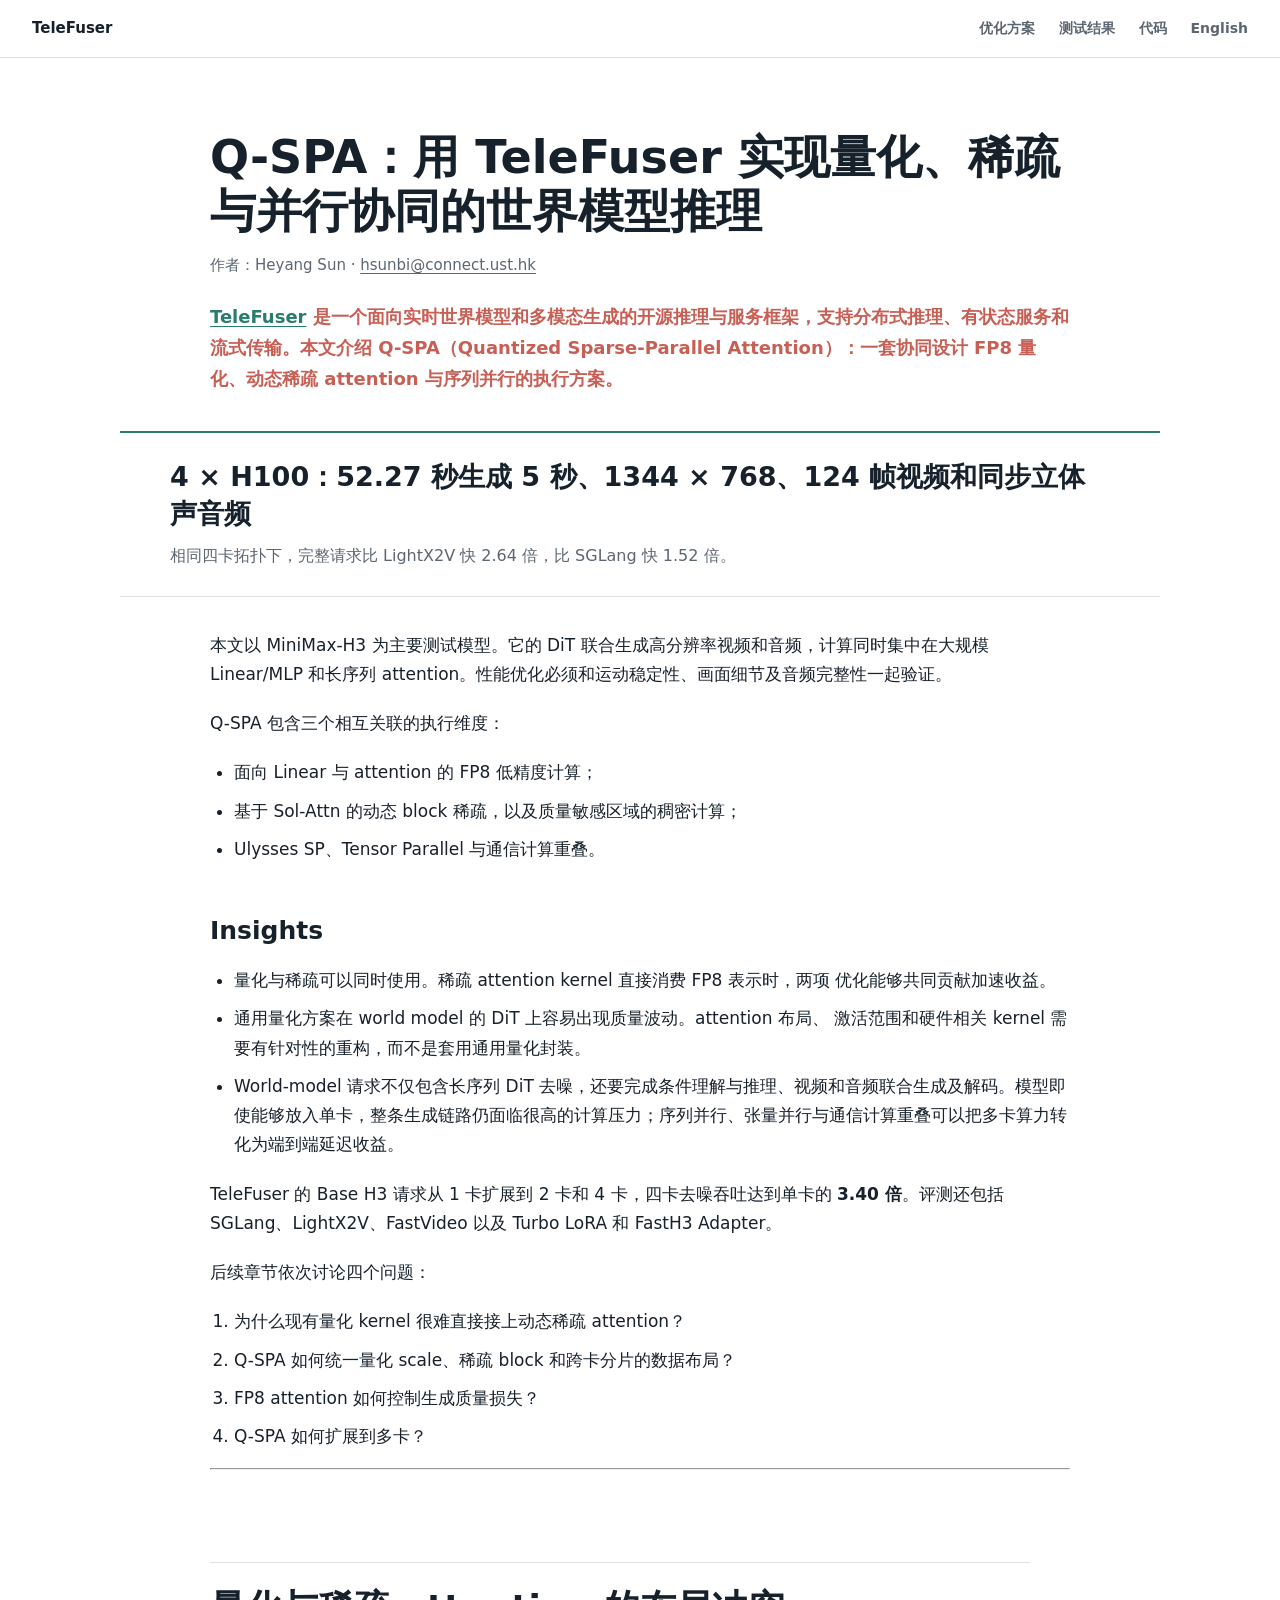
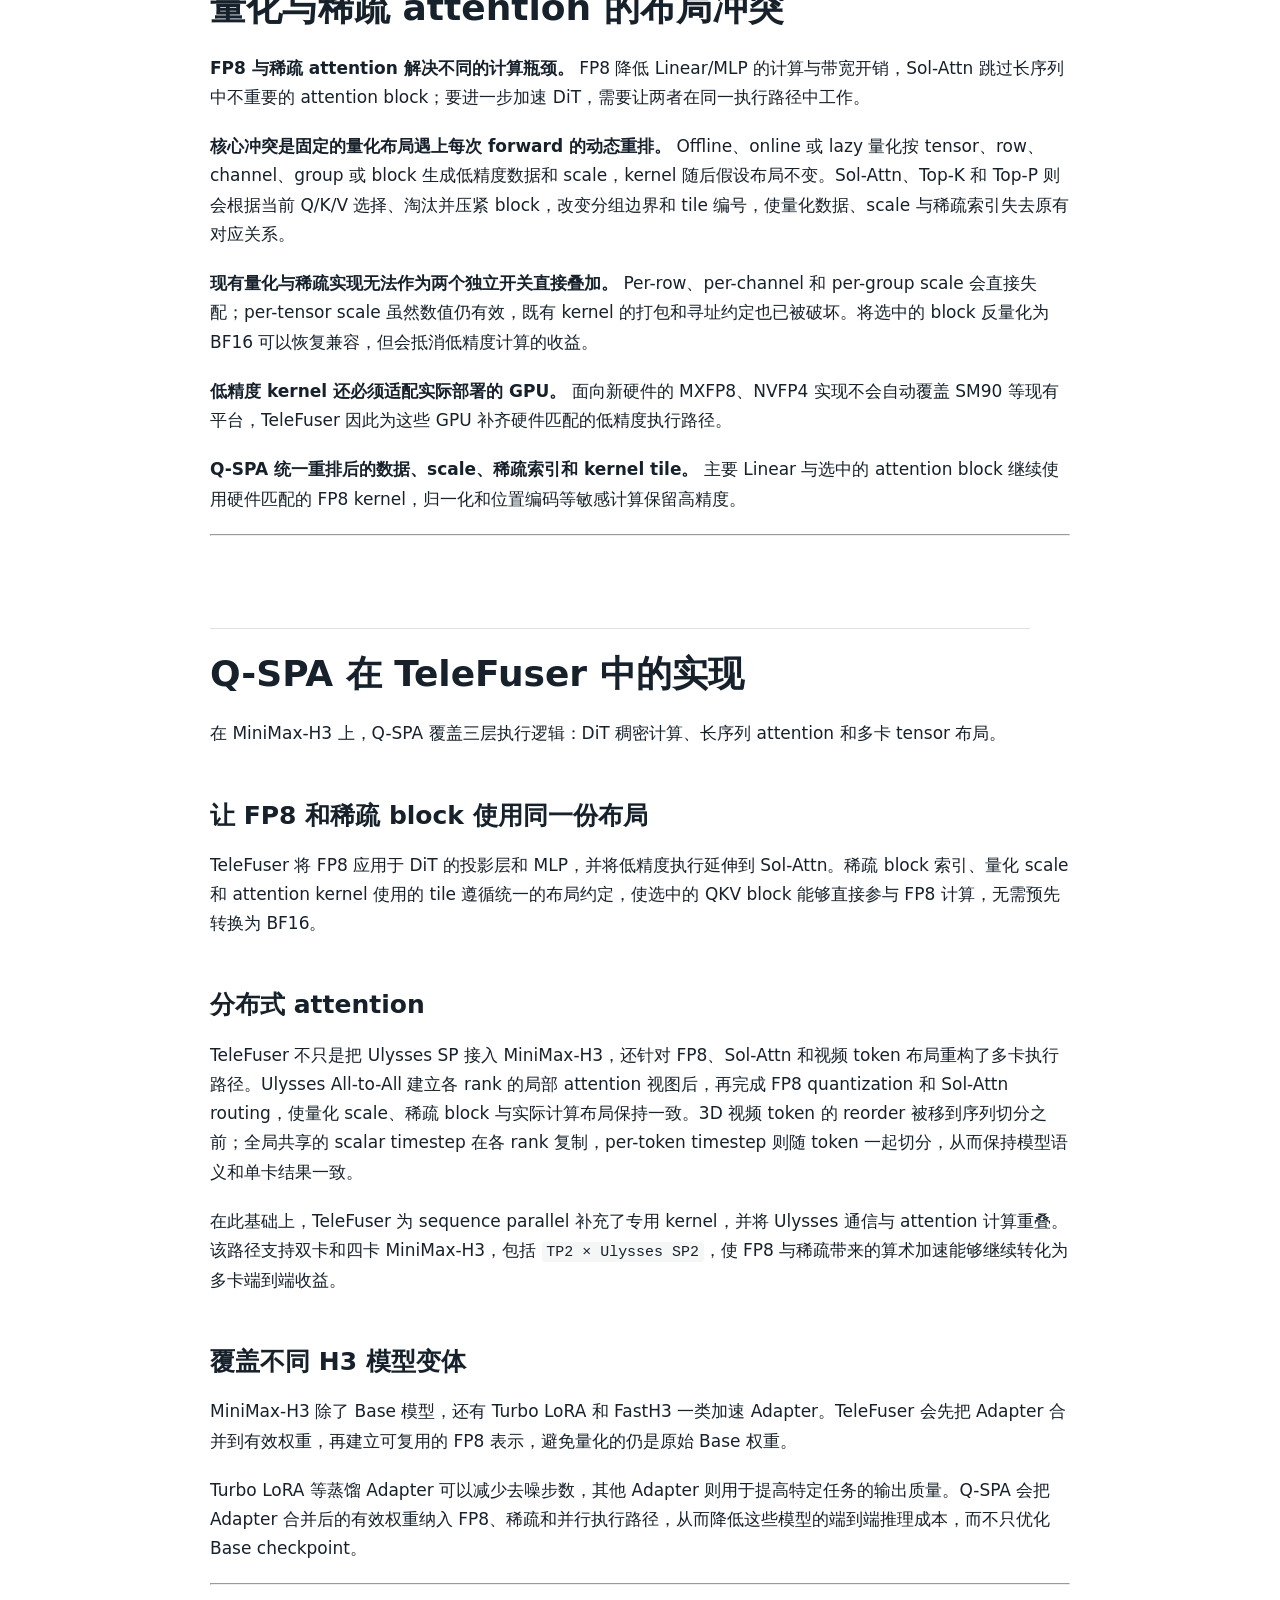
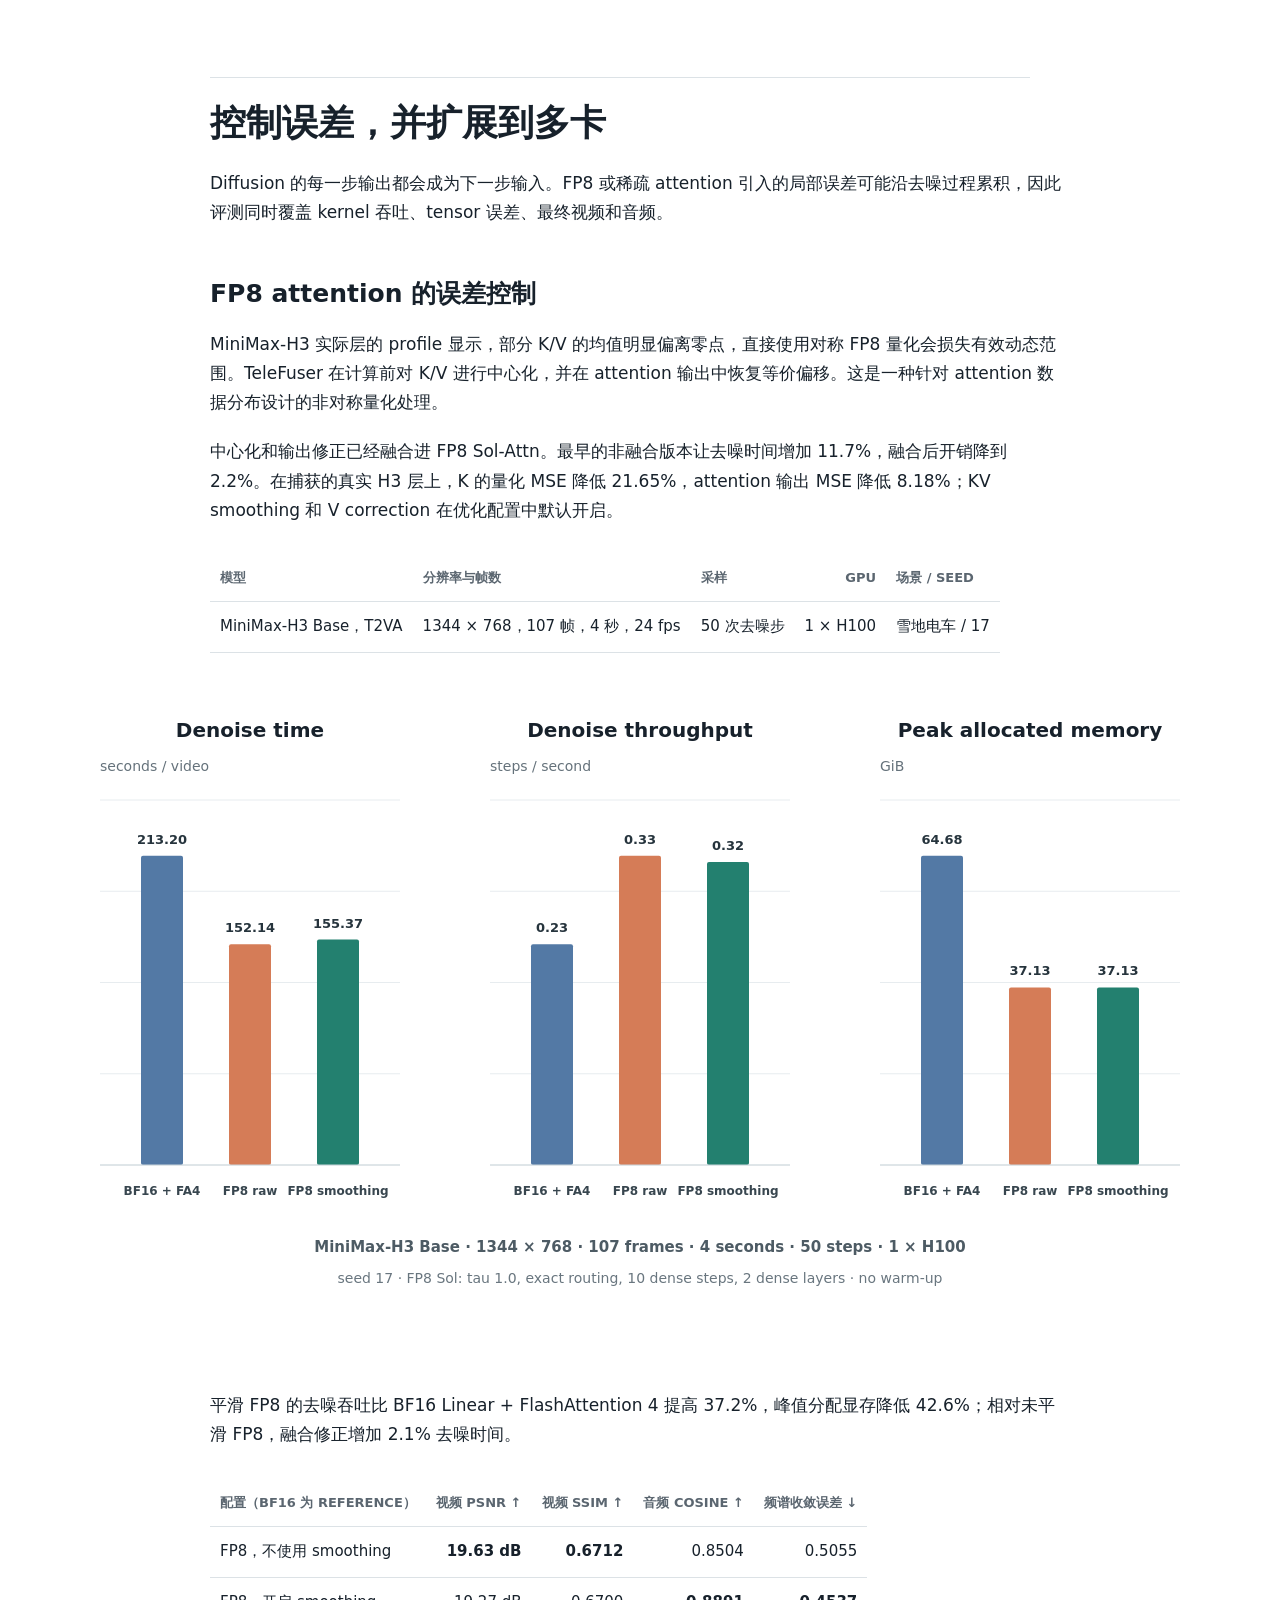
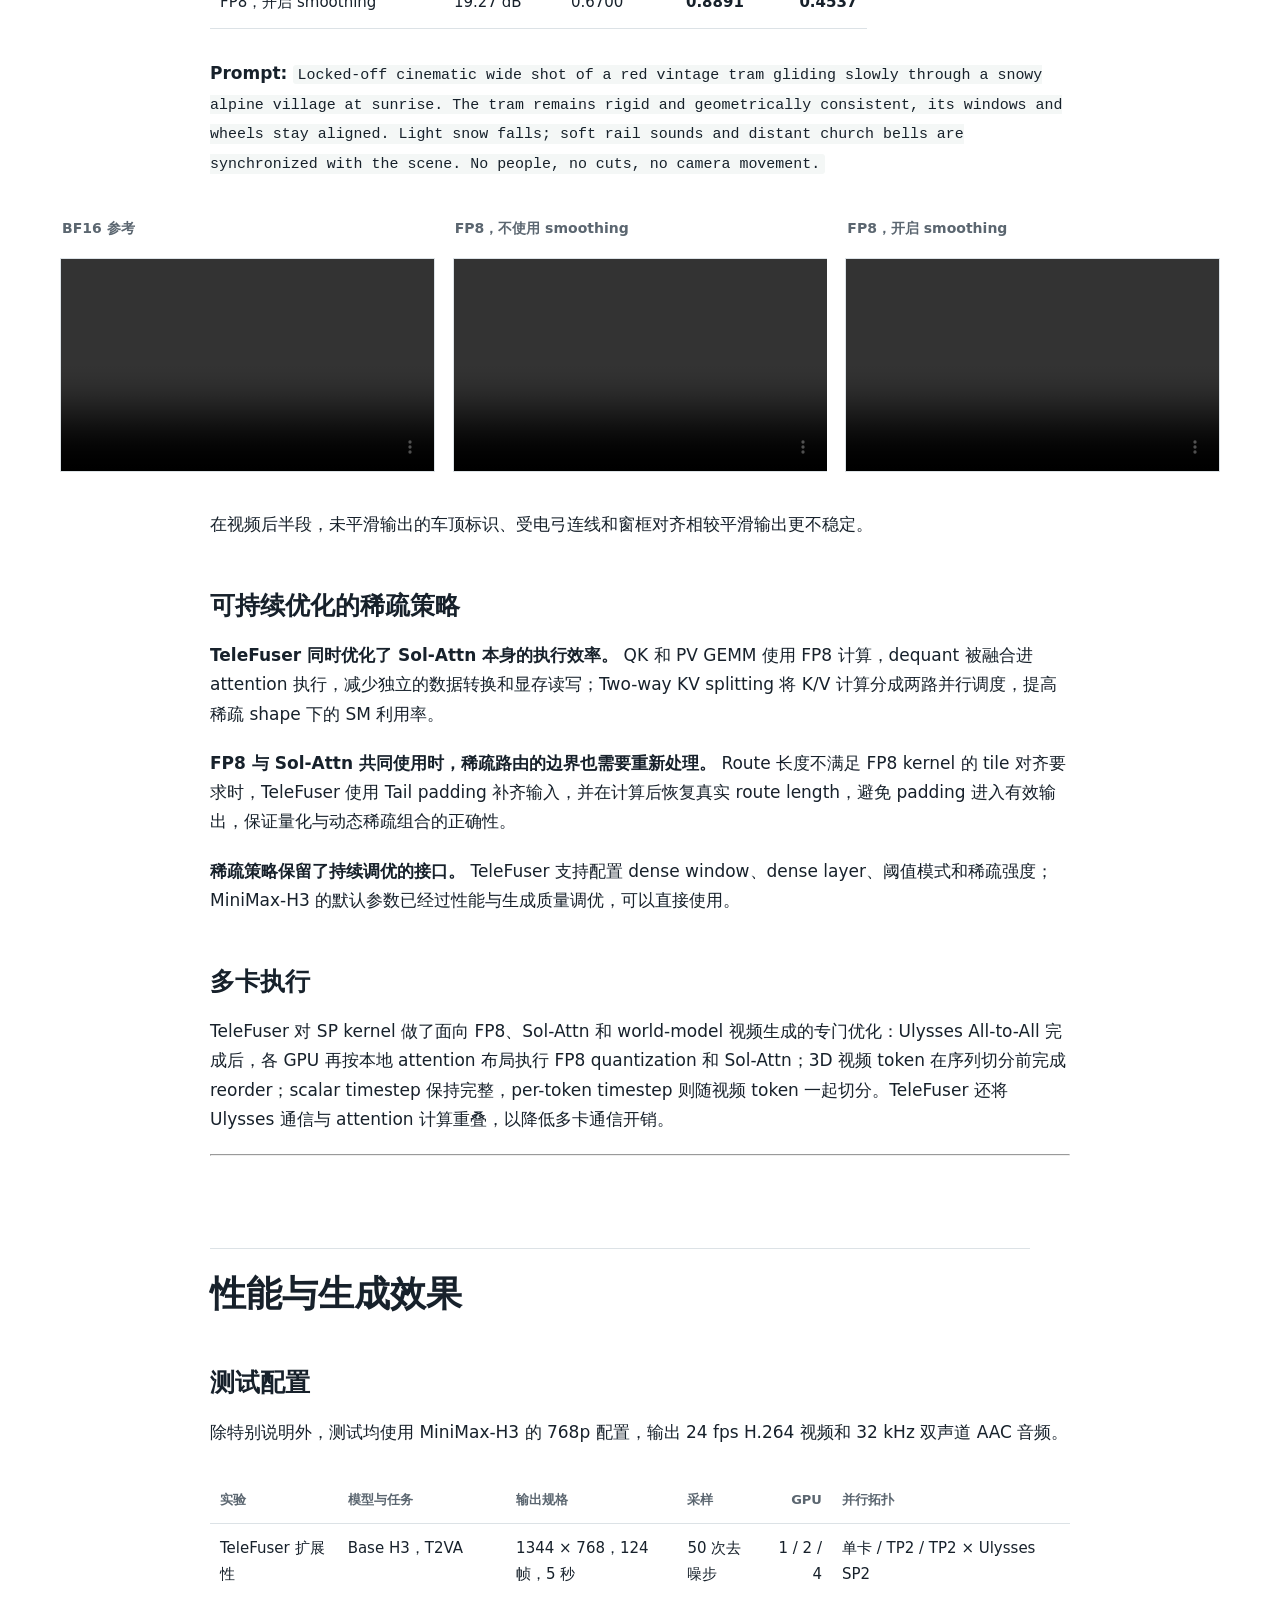
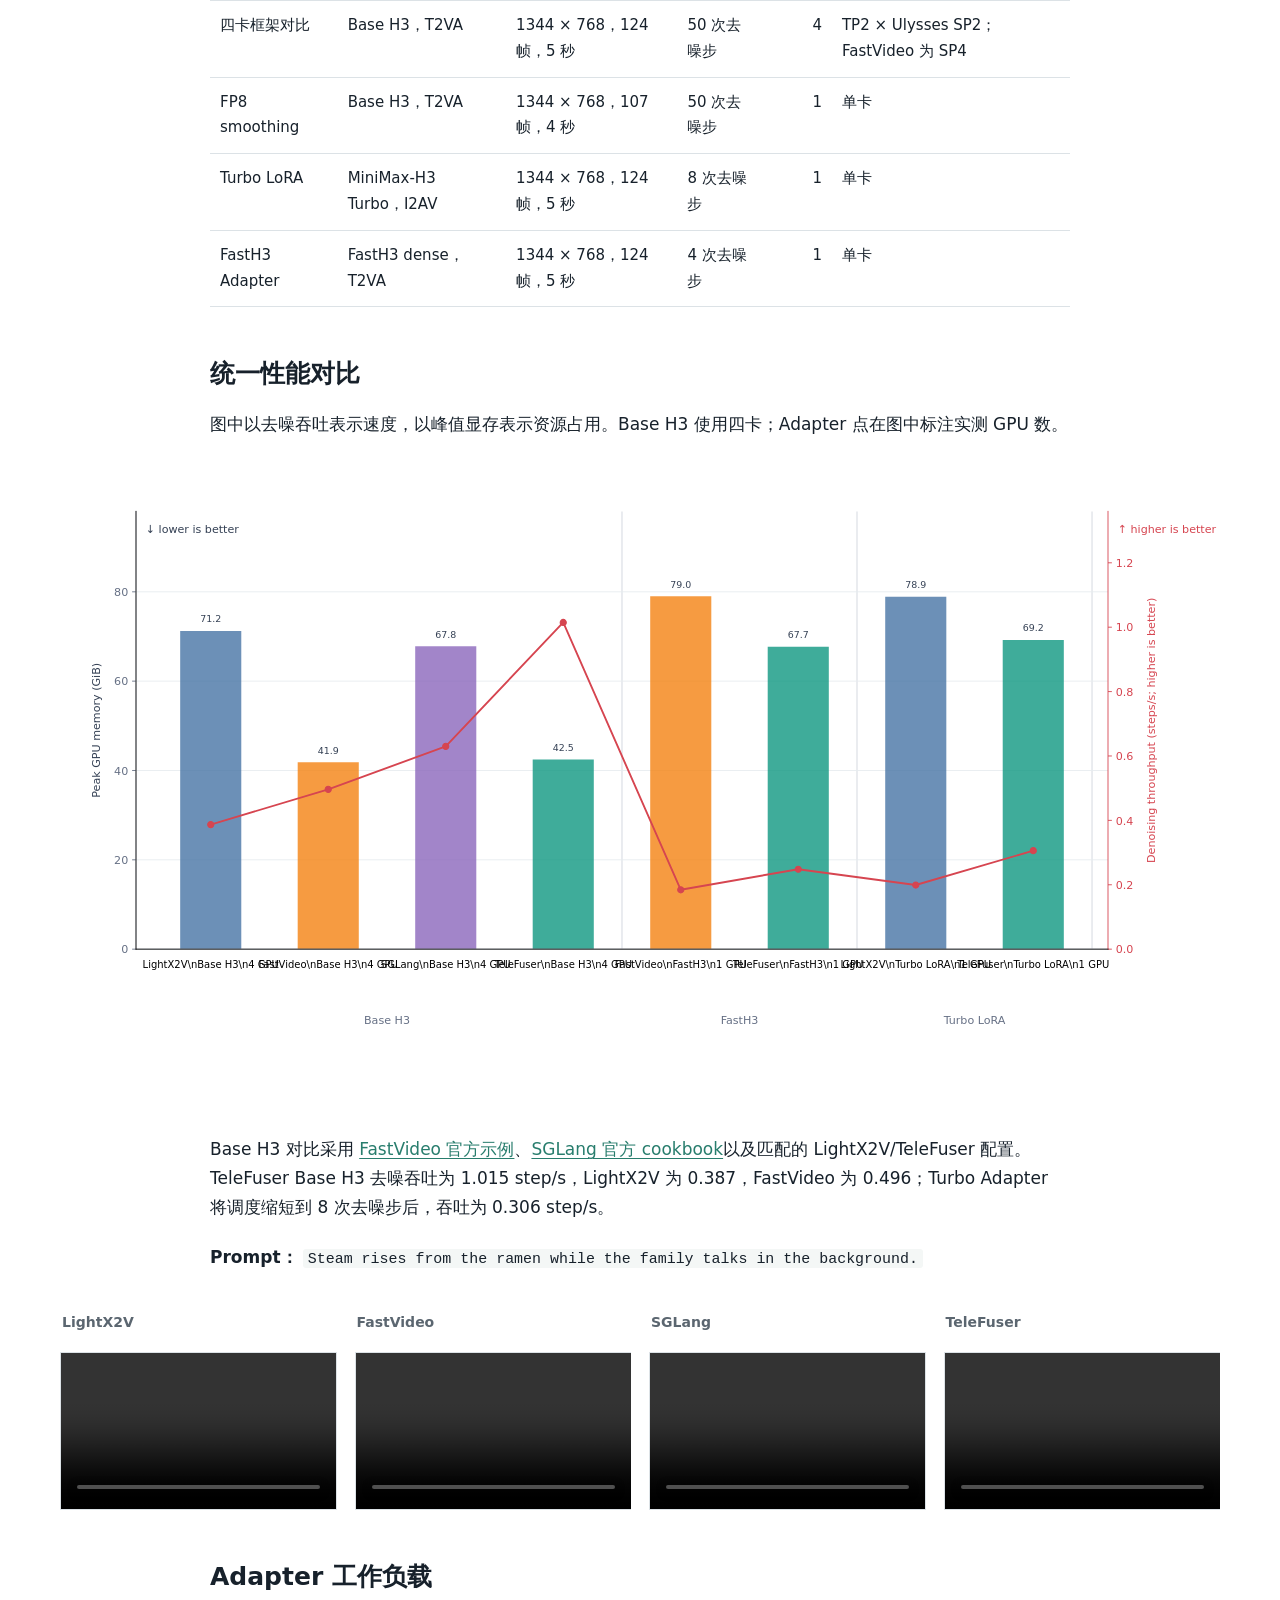
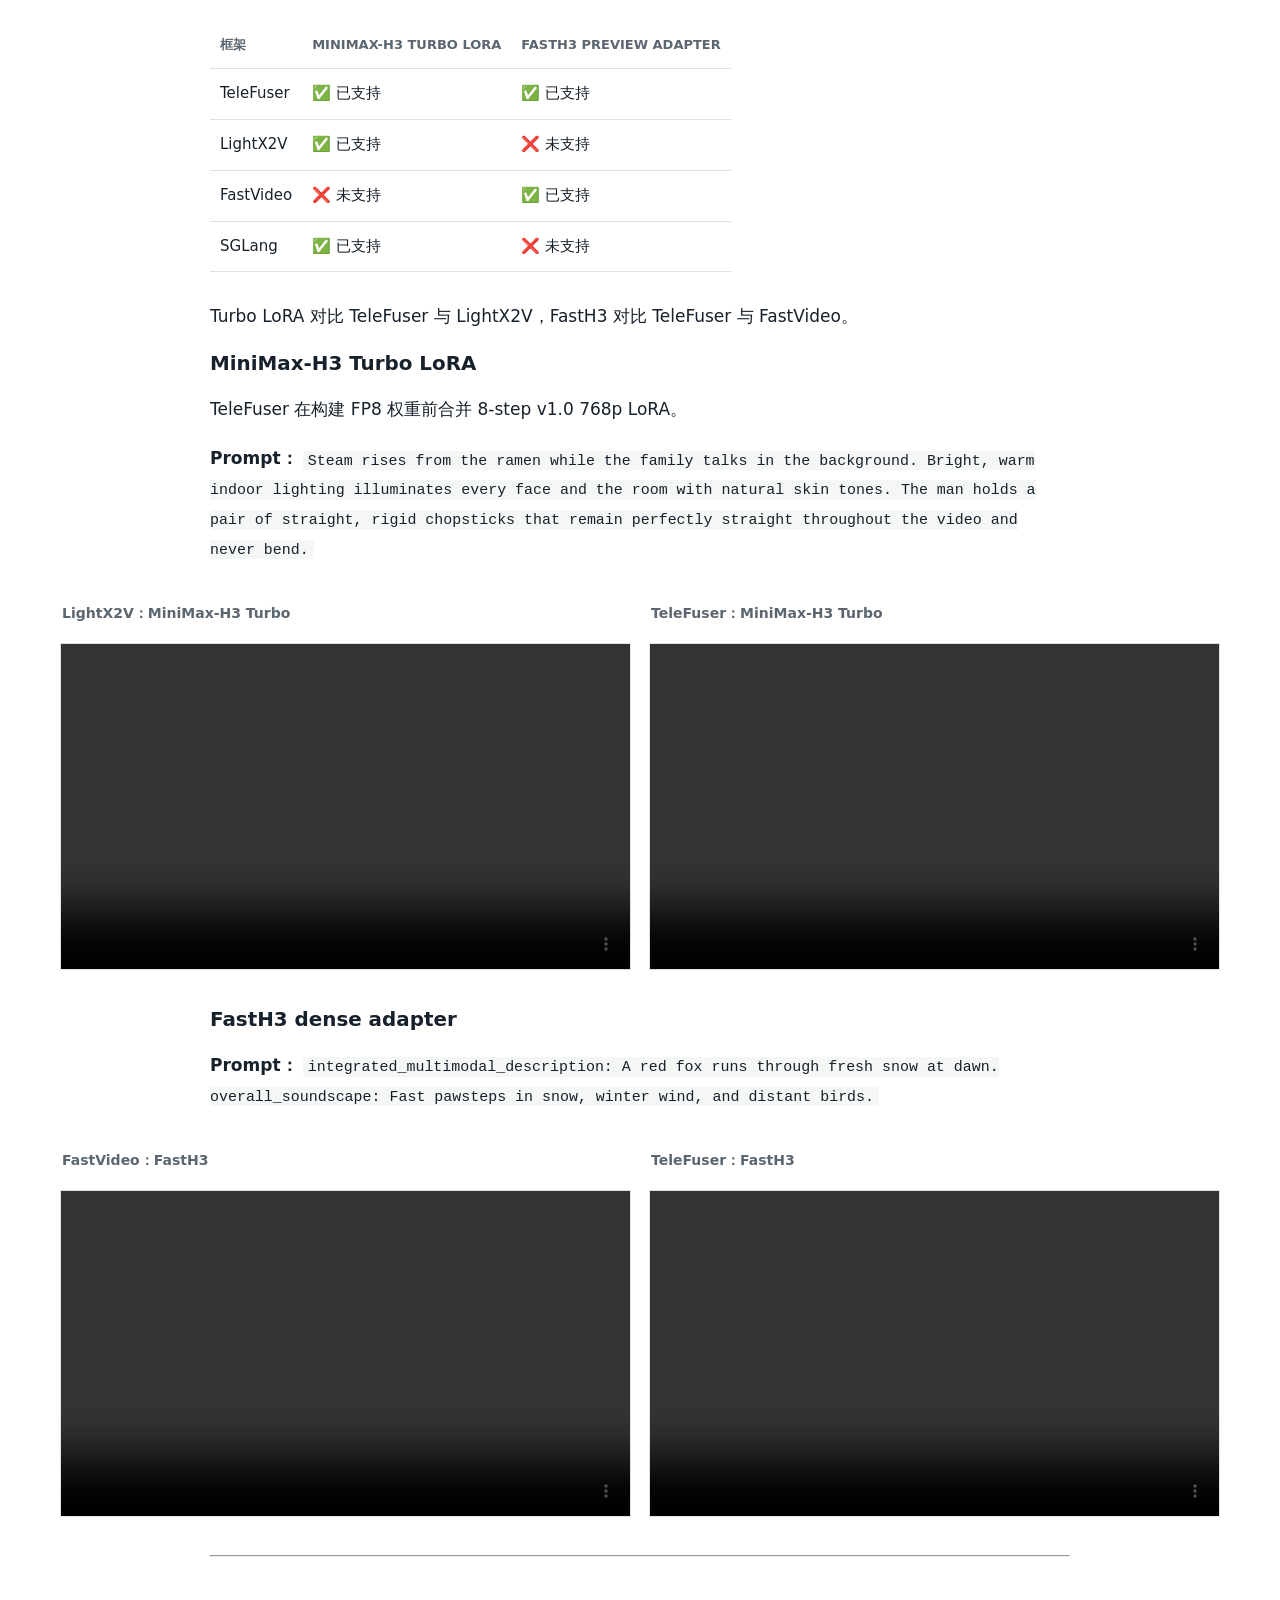
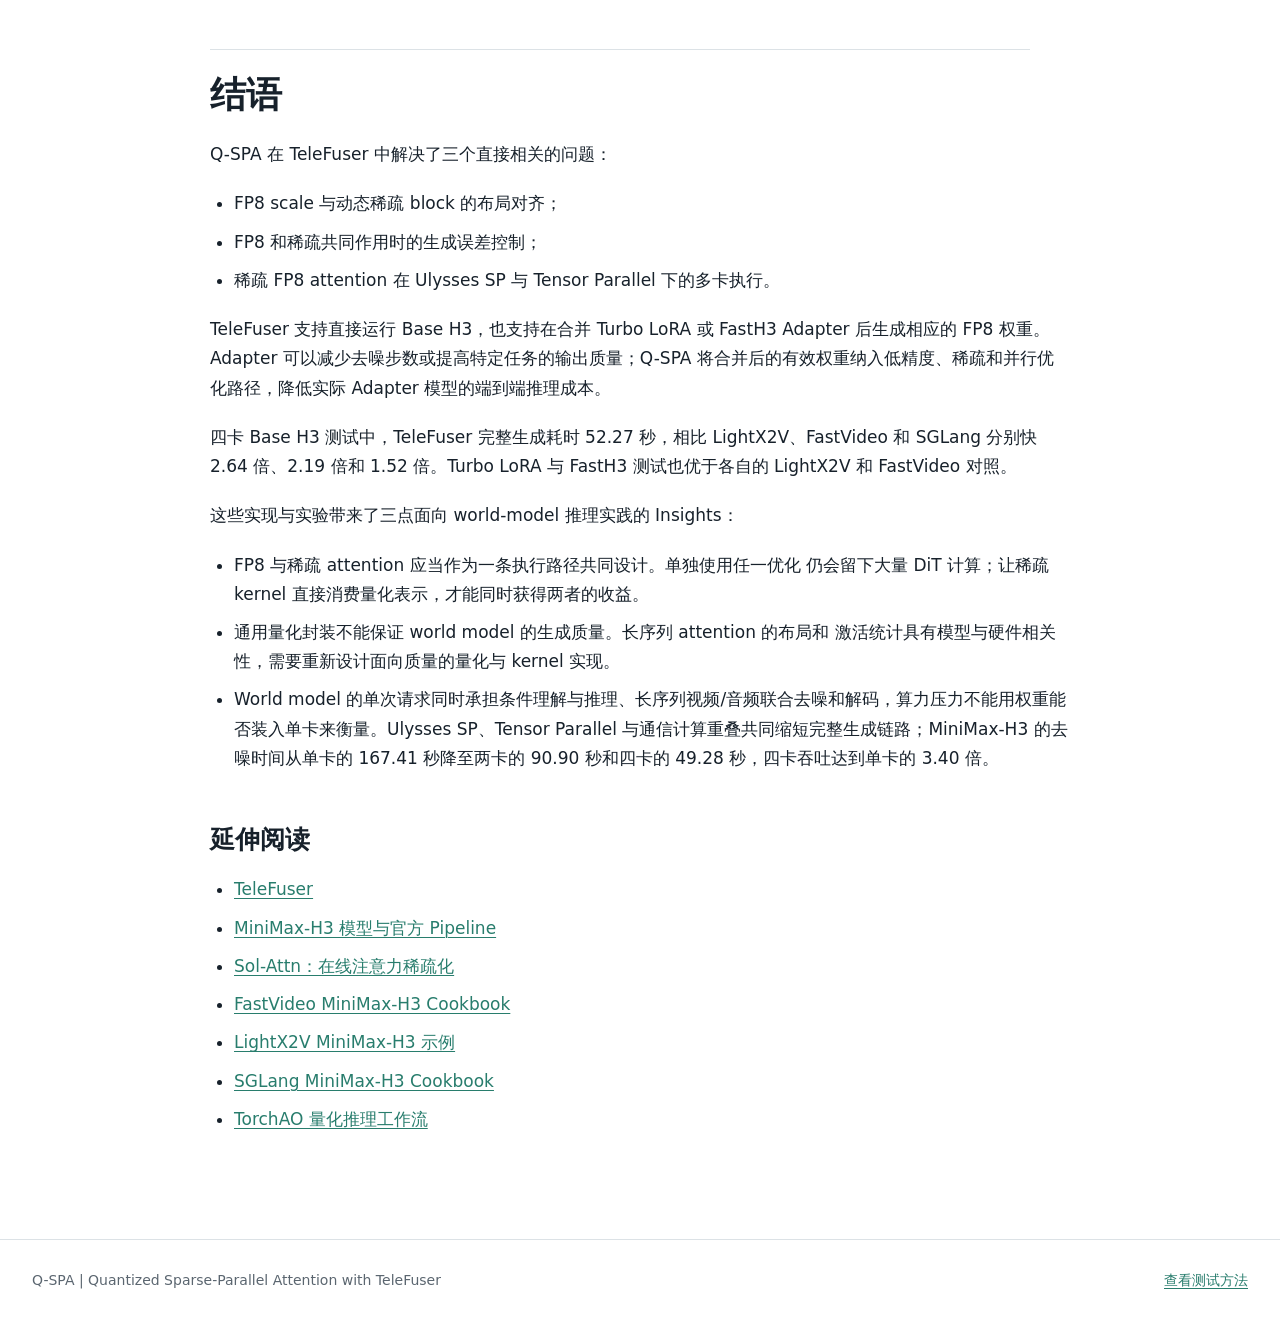
==== site/index.zh.html @ 4dc83c19 "Polish benchmark terminology and chart ordering" ====
<!doctype html>
<html lang="zh-CN">
<head>
  <meta charset="utf-8">
  <meta name="viewport" content="width=device-width, initial-scale=1">
  <meta name="description" content="Q-SPA 在 TeleFuser 中协同设计面向世界模型的 FP8、动态块稀疏与分布式 attention。">
  <meta name="author" content="Heyang Sun">
  <title>Q-SPA：用 TeleFuser 实现量化、稀疏与并行协同的世界模型推理</title>
  <link rel="stylesheet" href="styles.css">
</head>
<body>
  <header class="topbar">
    <a class="brand" href="../README.md">TeleFuser</a>
    <nav aria-label="Article links">
      <a href="#q-spa-system">优化方案</a>
      <a href="#results">测试结果</a>
      <a href="https://github.com/Tele-AI/TeleFuser">代码</a>
      <a href="index.html">English</a>
    </nav>
  </header>
  <main>
    <article><h1 id="q-spa-telefuser">Q-SPA：用 TeleFuser 实现量化、稀疏与并行协同的世界模型推理</h1>
<div class="byline">作者：Heyang Sun · <a href="mailto:hsunbi@connect.ust.hk">hsunbi@connect.ust.hk</a></div>

<p><a href="https://github.com/Tele-AI/TeleFuser">TeleFuser</a> 是一个面向实时世界模型和多模态生成的开源推理与服务框架，支持分布式推理、有状态服务和流式传输。本文介绍 Q-SPA（Quantized Sparse-Parallel Attention）：一套协同设计 FP8 量化、动态稀疏 attention 与序列并行的执行方案。</p>
<div class="hero-result">
  <strong>4 × H100：52.27 秒生成 5 秒、1344 × 768、124 帧视频和同步立体声音频</strong>
  <span>相同四卡拓扑下，完整请求比 LightX2V 快 2.64 倍，比 SGLang 快 1.52 倍。</span>
</div>

<p>本文以 MiniMax-H3 为主要测试模型。它的 DiT 联合生成高分辨率视频和音频，计算同时集中在大规模 Linear/MLP 和长序列 attention。性能优化必须和运动稳定性、画面细节及音频完整性一起验证。</p>
<p>Q-SPA 包含三个相互关联的执行维度：</p>
<ul>
<li>面向 Linear 与 attention 的 FP8 低精度计算；</li>
<li>基于 Sol-Attn 的动态 block 稀疏，以及质量敏感区域的稠密计算；</li>
<li>Ulysses SP、Tensor Parallel 与通信计算重叠。</li>
</ul>
<h2 id="insights">Insights</h2>
<ul>
<li>量化与稀疏可以同时使用。稀疏 attention kernel 直接消费 FP8 表示时，两项
  优化能够共同贡献加速收益。</li>
<li>通用量化方案在 world model 的 DiT 上容易出现质量波动。attention 布局、
  激活范围和硬件相关 kernel 需要有针对性的重构，而不是套用通用量化封装。</li>
<li>World-model 请求不仅包含长序列 DiT 去噪，还要完成条件理解与推理、视频和音频联合生成及解码。模型即使能够放入单卡，整条生成链路仍面临很高的计算压力；序列并行、张量并行与通信计算重叠可以把多卡算力转化为端到端延迟收益。</li>
</ul>
<p>TeleFuser 的 Base H3 请求从 1 卡扩展到 2 卡和 4 卡，四卡去噪吞吐达到单卡的 <strong>3.40 倍</strong>。评测还包括 SGLang、LightX2V、FastVideo 以及 Turbo LoRA 和 FastH3 Adapter。</p>
<p>后续章节依次讨论四个问题：</p>
<ol>
<li>为什么现有量化 kernel 很难直接接上动态稀疏 attention？</li>
<li>Q-SPA 如何统一量化 scale、稀疏 block 和跨卡分片的数据布局？</li>
<li>FP8 attention 如何控制生成质量损失？</li>
<li>Q-SPA 如何扩展到多卡？</li>
</ol>
<hr>
<h1 id="attention">量化与稀疏 attention 的布局冲突</h1>
<p><strong>FP8 与稀疏 attention 解决不同的计算瓶颈。</strong> FP8 降低 Linear/MLP 的计算与带宽开销，Sol-Attn 跳过长序列中不重要的 attention block；要进一步加速 DiT，需要让两者在同一执行路径中工作。</p>
<p><strong>核心冲突是固定的量化布局遇上每次 forward 的动态重排。</strong> Offline、online 或 lazy 量化按 tensor、row、channel、group 或 block 生成低精度数据和 scale，kernel 随后假设布局不变。Sol-Attn、Top-K 和 Top-P 则会根据当前 Q/K/V 选择、淘汰并压紧 block，改变分组边界和 tile 编号，使量化数据、scale 与稀疏索引失去原有对应关系。</p>
<p><strong>现有量化与稀疏实现无法作为两个独立开关直接叠加。</strong> Per-row、per-channel 和 per-group scale 会直接失配；per-tensor scale 虽然数值仍有效，既有 kernel 的打包和寻址约定也已被破坏。将选中的 block 反量化为 BF16 可以恢复兼容，但会抵消低精度计算的收益。</p>
<p><strong>低精度 kernel 还必须适配实际部署的 GPU。</strong> 面向新硬件的 MXFP8、NVFP4 实现不会自动覆盖 SM90 等现有平台，TeleFuser 因此为这些 GPU 补齐硬件匹配的低精度执行路径。</p>
<p><strong>Q-SPA 统一重排后的数据、scale、稀疏索引和 kernel tile。</strong> 主要 Linear 与选中的 attention block 继续使用硬件匹配的 FP8 kernel，归一化和位置编码等敏感计算保留高精度。</p>
<hr>
<h1 id="q-spa-system">Q-SPA 在 TeleFuser 中的实现</h1>
<p>在 MiniMax-H3 上，Q-SPA 覆盖三层执行逻辑：DiT 稠密计算、长序列 attention 和多卡 tensor 布局。</p>
<h2 id="fp8-block">让 FP8 和稀疏 block 使用同一份布局</h2>
<p>TeleFuser 将 FP8 应用于 DiT 的投影层和 MLP，并将低精度执行延伸到 Sol-Attn。稀疏 block 索引、量化 scale 和 attention kernel 使用的 tile 遵循统一的布局约定，使选中的 QKV block 能够直接参与 FP8 计算，无需预先转换为 BF16。</p>
<h2 id="attention_1">分布式 attention</h2>
<p>TeleFuser 不只是把 Ulysses SP 接入 MiniMax-H3，还针对 FP8、Sol-Attn 和视频 token 布局重构了多卡执行路径。Ulysses All-to-All 建立各 rank 的局部 attention 视图后，再完成 FP8 quantization 和 Sol-Attn routing，使量化 scale、稀疏 block 与实际计算布局保持一致。3D 视频 token 的 reorder 被移到序列切分之前；全局共享的 scalar timestep 在各 rank 复制，per-token timestep 则随 token 一起切分，从而保持模型语义和单卡结果一致。</p>
<p>在此基础上，TeleFuser 为 sequence parallel 补充了专用 kernel，并将 Ulysses 通信与 attention 计算重叠。该路径支持双卡和四卡 MiniMax-H3，包括 <code>TP2 × Ulysses SP2</code>，使 FP8 与稀疏带来的算术加速能够继续转化为多卡端到端收益。</p>
<h2 id="h3">覆盖不同 H3 模型变体</h2>
<p>MiniMax-H3 除了 Base 模型，还有 Turbo LoRA 和 FastH3 一类加速 Adapter。TeleFuser 会先把 Adapter 合并到有效权重，再建立可复用的 FP8 表示，避免量化的仍是原始 Base 权重。</p>
<p>Turbo LoRA 等蒸馏 Adapter 可以减少去噪步数，其他 Adapter 则用于提高特定任务的输出质量。Q-SPA 会把 Adapter 合并后的有效权重纳入 FP8、稀疏和并行执行路径，从而降低这些模型的端到端推理成本，而不只优化 Base checkpoint。</p>
<hr>
<h1 id="_1">控制误差，并扩展到多卡</h1>
<p>Diffusion 的每一步输出都会成为下一步输入。FP8 或稀疏 attention 引入的局部误差可能沿去噪过程累积，因此评测同时覆盖 kernel 吞吐、tensor 误差、最终视频和音频。</p>
<h2 id="fp8-attention">FP8 attention 的误差控制</h2>
<p>MiniMax-H3 实际层的 profile 显示，部分 K/V 的均值明显偏离零点，直接使用对称 FP8 量化会损失有效动态范围。TeleFuser 在计算前对 K/V 进行中心化，并在 attention 输出中恢复等价偏移。这是一种针对 attention 数据分布设计的非对称量化处理。</p>
<p>中心化和输出修正已经融合进 FP8 Sol-Attn。最早的非融合版本让去噪时间增加 11.7%，融合后开销降到 2.2%。在捕获的真实 H3 层上，K 的量化 MSE 降低 21.65%，attention 输出 MSE 降低 8.18%；KV smoothing 和 V correction 在优化配置中默认开启。</p>
<table>
<thead>
<tr>
<th>模型</th>
<th>分辨率与帧数</th>
<th>采样</th>
<th style="text-align: right;">GPU</th>
<th>场景 / seed</th>
</tr>
</thead>
<tbody>
<tr>
<td>MiniMax-H3 Base，T2VA</td>
<td>1344 × 768，107 帧，4 秒，24 fps</td>
<td>50 次去噪步</td>
<td style="text-align: right;">1 × H100</td>
<td>雪地电车 / 17</td>
</tr>
</tbody>
</table>
<p><img alt="MiniMax-H3 FP8 smoothing 单卡性能" src="../sections/03-quality-and-scale/assets/smoothing-performance.svg"></p>
<p>平滑 FP8 的去噪吞吐比 BF16 Linear + FlashAttention 4 提高 37.2%，峰值分配显存降低 42.6%；相对未平滑 FP8，融合修正增加 2.1% 去噪时间。</p>
<table>
<thead>
<tr>
<th>配置（BF16 为 reference）</th>
<th style="text-align: right;">视频 PSNR ↑</th>
<th style="text-align: right;">视频 SSIM ↑</th>
<th style="text-align: right;">音频 cosine ↑</th>
<th style="text-align: right;">频谱收敛误差 ↓</th>
</tr>
</thead>
<tbody>
<tr>
<td>FP8，不使用 smoothing</td>
<td style="text-align: right;"><strong>19.63 dB</strong></td>
<td style="text-align: right;"><strong>0.6712</strong></td>
<td style="text-align: right;">0.8504</td>
<td style="text-align: right;">0.5055</td>
</tr>
<tr>
<td>FP8，开启 smoothing</td>
<td style="text-align: right;">19.27 dB</td>
<td style="text-align: right;">0.6700</td>
<td style="text-align: right;"><strong>0.8891</strong></td>
<td style="text-align: right;"><strong>0.4537</strong></td>
</tr>
</tbody>
</table>
<p><strong>Prompt:</strong> <code>Locked-off cinematic wide shot of a red vintage tram gliding slowly through a snowy alpine village at sunrise. The tram remains rigid and geometrically consistent, its windows and wheels stay aligned. Light snow falls; soft rail sounds and distant church bells are synchronized with the scene. No people, no cuts, no camera movement.</code></p>
<div class="video-grid video-grid-three" data-sync-group="smoothing">
  <figure>
    <figcaption>BF16 参考</figcaption>
    <video controls playsinline preload="metadata" src="../sections/03-quality-and-scale/assets/bf16-fa4.mp4" data-result-slot="bf16-quality"></video>
  </figure>
  <figure>
    <figcaption>FP8，不使用 smoothing</figcaption>
    <video controls playsinline preload="metadata" src="../sections/03-quality-and-scale/assets/fp8-sol-unsmoothed.mp4" data-result-slot="fp8-unsmoothed"></video>
  </figure>
  <figure>
    <figcaption>FP8，开启 smoothing</figcaption>
    <video controls playsinline preload="metadata" src="../sections/03-quality-and-scale/assets/fp8-sol-smoothed.mp4" data-result-slot="fp8-smoothed"></video>
  </figure>
</div>

<p>在视频后半段，未平滑输出的车顶标识、受电弓连线和窗框对齐相较平滑输出更不稳定。</p>
<h2 id="_2">可持续优化的稀疏策略</h2>
<p><strong>TeleFuser 同时优化了 Sol-Attn 本身的执行效率。</strong> QK 和 PV GEMM 使用 FP8 计算，dequant 被融合进 attention 执行，减少独立的数据转换和显存读写；Two-way KV splitting 将 K/V 计算分成两路并行调度，提高稀疏 shape 下的 SM 利用率。</p>
<p><strong>FP8 与 Sol-Attn 共同使用时，稀疏路由的边界也需要重新处理。</strong> Route 长度不满足 FP8 kernel 的 tile 对齐要求时，TeleFuser 使用 Tail padding 补齐输入，并在计算后恢复真实 route length，避免 padding 进入有效输出，保证量化与动态稀疏组合的正确性。</p>
<p><strong>稀疏策略保留了持续调优的接口。</strong> TeleFuser 支持配置 dense window、dense layer、阈值模式和稀疏强度；MiniMax-H3 的默认参数已经过性能与生成质量调优，可以直接使用。</p>
<h2 id="_3">多卡执行</h2>
<p>TeleFuser 对 SP kernel 做了面向 FP8、Sol-Attn 和 world-model 视频生成的专门优化：Ulysses All-to-All 完成后，各 GPU 再按本地 attention 布局执行 FP8 quantization 和 Sol-Attn；3D 视频 token 在序列切分前完成 reorder；scalar timestep 保持完整，per-token timestep 则随视频 token 一起切分。TeleFuser 还将 Ulysses 通信与 attention 计算重叠，以降低多卡通信开销。</p>
<hr>
<h1 id="results">性能与生成效果</h1>
<h2 id="_4">测试配置</h2>
<p>除特别说明外，测试均使用 MiniMax-H3 的 768p 配置，输出 24 fps H.264 视频和 32 kHz 双声道 AAC 音频。</p>
<table>
<thead>
<tr>
<th>实验</th>
<th>模型与任务</th>
<th>输出规格</th>
<th>采样</th>
<th style="text-align: right;">GPU</th>
<th>并行拓扑</th>
</tr>
</thead>
<tbody>
<tr>
<td>TeleFuser 扩展性</td>
<td>Base H3，T2VA</td>
<td>1344 × 768，124 帧，5 秒</td>
<td>50 次去噪步</td>
<td style="text-align: right;">1 / 2 / 4</td>
<td>单卡 / TP2 / TP2 × Ulysses SP2</td>
</tr>
<tr>
<td>四卡框架对比</td>
<td>Base H3，T2VA</td>
<td>1344 × 768，124 帧，5 秒</td>
<td>50 次去噪步</td>
<td style="text-align: right;">4</td>
<td>TP2 × Ulysses SP2；FastVideo 为 SP4</td>
</tr>
<tr>
<td>FP8 smoothing</td>
<td>Base H3，T2VA</td>
<td>1344 × 768，107 帧，4 秒</td>
<td>50 次去噪步</td>
<td style="text-align: right;">1</td>
<td>单卡</td>
</tr>
<tr>
<td>Turbo LoRA</td>
<td>MiniMax-H3 Turbo，I2AV</td>
<td>1344 × 768，124 帧，5 秒</td>
<td>8 次去噪步</td>
<td style="text-align: right;">1</td>
<td>单卡</td>
</tr>
<tr>
<td>FastH3 Adapter</td>
<td>FastH3 dense，T2VA</td>
<td>1344 × 768，124 帧，5 秒</td>
<td>4 次去噪步</td>
<td style="text-align: right;">1</td>
<td>单卡</td>
</tr>
</tbody>
</table>
<h2 id="_5">统一性能对比</h2>
<p>图中以去噪吞吐表示速度，以峰值显存表示资源占用。Base H3 使用四卡；Adapter 点在图中标注实测 GPU 数。</p>
<p><img alt="MiniMax-H3 Base 与 Adapter 性能对比" src="../sections/04-evaluation/assets/all-workloads-performance.svg"></p>
<p>Base H3 对比采用 <a href="https://github.com/hao-ai-lab/FastVideo/blob/main/examples/inference/basic/basic_minimax_h3_t2v.py">FastVideo 官方示例</a>、<a href="https://github.com/sgl-project/sglang/blob/main/docs/cookbook/diffusion/MiniMax/MiniMax-H3.mdx">SGLang 官方 cookbook</a>以及匹配的 LightX2V/TeleFuser 配置。TeleFuser Base H3 去噪吞吐为 1.015 step/s，LightX2V 为 0.387，FastVideo 为 0.496；Turbo Adapter 将调度缩短到 8 次去噪步后，吞吐为 0.306 step/s。</p>
<p><strong>Prompt：</strong> <code>Steam rises from the ramen while the family talks in the background.</code></p>
<div class="video-grid video-grid-four" data-sync-group="base-h3">
  <figure>
    <figcaption>LightX2V</figcaption>
    <video controls playsinline preload="metadata" src="../sections/04-evaluation/assets/lightx2v-base-h3.mp4" data-result-slot="lightx2v-base-h3"></video>
  </figure>
  <figure>
    <figcaption>FastVideo</figcaption>
    <video controls playsinline preload="metadata" src="../sections/04-evaluation/assets/fastvideo-base-h3.mp4" data-result-slot="fastvideo-base-h3"></video>
  </figure>
  <figure>
    <figcaption>SGLang</figcaption>
    <video controls playsinline preload="metadata" src="../sections/04-evaluation/assets/sglang-base-h3.mp4" data-result-slot="sglang-base-h3"></video>
  </figure>
  <figure>
    <figcaption>TeleFuser</figcaption>
    <video controls playsinline preload="metadata" src="../sections/04-evaluation/assets/telefuser-base-h3.mp4" data-result-slot="telefuser-base-h3"></video>
  </figure>
</div>

<h2 id="adapter">Adapter 工作负载</h2>
<table>
<thead>
<tr>
<th>框架</th>
<th>MiniMax-H3 Turbo LoRA</th>
<th>FastH3 Preview Adapter</th>
</tr>
</thead>
<tbody>
<tr>
<td>TeleFuser</td>
<td>✅ 已支持</td>
<td>✅ 已支持</td>
</tr>
<tr>
<td>LightX2V</td>
<td>✅ 已支持</td>
<td>❌ 未支持</td>
</tr>
<tr>
<td>FastVideo</td>
<td>❌ 未支持</td>
<td>✅ 已支持</td>
</tr>
<tr>
<td>SGLang</td>
<td>✅ 已支持</td>
<td>❌ 未支持</td>
</tr>
</tbody>
</table>
<p>Turbo LoRA 对比 TeleFuser 与 LightX2V，FastH3 对比 TeleFuser 与 FastVideo。</p>
<h3 id="minimax-h3-turbo-lora">MiniMax-H3 Turbo LoRA</h3>
<p>TeleFuser 在构建 FP8 权重前合并 8-step v1.0 768p LoRA。</p>
<p><strong>Prompt：</strong> <code>Steam rises from the ramen while the family talks in the background. Bright, warm indoor lighting illuminates every face and the room with natural skin tones. The man holds a pair of straight, rigid chopsticks that remain perfectly straight throughout the video and never bend.</code></p>
<div class="video-grid video-grid-two" data-sync-group="turbo">
  <figure>
    <figcaption>LightX2V：MiniMax-H3 Turbo</figcaption>
    <video controls playsinline preload="metadata" src="../sections/04-evaluation/assets/turbo-lightx2v.mp4" data-result-slot="turbo-lightx2v"></video>
  </figure>
  <figure>
    <figcaption>TeleFuser：MiniMax-H3 Turbo</figcaption>
    <video controls playsinline preload="metadata" src="../sections/04-evaluation/assets/turbo-telefuser.mp4" data-result-slot="turbo-telefuser"></video>
  </figure>
</div>

<h3 id="fasth3-dense-adapter">FastH3 dense adapter</h3>
<p><strong>Prompt：</strong> <code>integrated_multimodal_description: A red fox runs through fresh snow at dawn. overall_soundscape: Fast pawsteps in snow, winter wind, and distant birds.</code></p>
<div class="video-grid video-grid-two" data-sync-group="fasth3">
  <figure>
    <figcaption>FastVideo：FastH3</figcaption>
    <video controls playsinline preload="metadata" src="../sections/04-evaluation/assets/fastvideo-primary.mp4" data-result-slot="fastvideo-primary"></video>
  </figure>
  <figure>
    <figcaption>TeleFuser：FastH3</figcaption>
    <video controls playsinline preload="metadata" src="../sections/04-evaluation/assets/telefuser-primary.mp4" data-result-slot="telefuser-primary"></video>
  </figure>
</div>

<hr>
<h1 id="_6">结语</h1>
<p>Q-SPA 在 TeleFuser 中解决了三个直接相关的问题：</p>
<ul>
<li>FP8 scale 与动态稀疏 block 的布局对齐；</li>
<li>FP8 和稀疏共同作用时的生成误差控制；</li>
<li>稀疏 FP8 attention 在 Ulysses SP 与 Tensor Parallel 下的多卡执行。</li>
</ul>
<p>TeleFuser 支持直接运行 Base H3，也支持在合并 Turbo LoRA 或 FastH3 Adapter 后生成相应的 FP8 权重。Adapter 可以减少去噪步数或提高特定任务的输出质量；Q-SPA 将合并后的有效权重纳入低精度、稀疏和并行优化路径，降低实际 Adapter 模型的端到端推理成本。</p>
<p>四卡 Base H3 测试中，TeleFuser 完整生成耗时 52.27 秒，相比 LightX2V、FastVideo 和 SGLang 分别快 2.64 倍、2.19 倍和 1.52 倍。Turbo LoRA 与 FastH3 测试也优于各自的 LightX2V 和 FastVideo 对照。</p>
<p>这些实现与实验带来了三点面向 world-model 推理实践的 Insights：</p>
<ul>
<li>FP8 与稀疏 attention 应当作为一条执行路径共同设计。单独使用任一优化
  仍会留下大量 DiT 计算；让稀疏 kernel 直接消费量化表示，才能同时获得两者的收益。</li>
<li>通用量化封装不能保证 world model 的生成质量。长序列 attention 的布局和
  激活统计具有模型与硬件相关性，需要重新设计面向质量的量化与 kernel 实现。</li>
<li>World model 的单次请求同时承担条件理解与推理、长序列视频/音频联合去噪和解码，算力压力不能用权重能否装入单卡来衡量。Ulysses SP、Tensor Parallel 与通信计算重叠共同缩短完整生成链路；MiniMax-H3 的去噪时间从单卡的 167.41 秒降至两卡的 90.90 秒和四卡的 49.28 秒，四卡吞吐达到单卡的 3.40 倍。</li>
</ul>
<h2 id="_7">延伸阅读</h2>
<ul>
<li><a href="https://github.com/Tele-AI/TeleFuser">TeleFuser</a></li>
<li><a href="https://huggingface.co/MiniMaxAI/MiniMax-H3">MiniMax-H3 模型与官方 Pipeline</a></li>
<li><a href="https://nvlabs.github.io/Sana/Sol-Attn/">Sol-Attn：在线注意力稀疏化</a></li>
<li><a href="https://haoailab.com/FastVideo/cookbook/minimax-h3/">FastVideo MiniMax-H3 Cookbook</a></li>
<li><a href="https://github.com/ModelTC/LightX2V/tree/main/scripts/minimax_h3">LightX2V MiniMax-H3 示例</a></li>
<li><a href="https://github.com/sgl-project/sglang/blob/main/docs/cookbook/diffusion/MiniMax/MiniMax-H3.mdx">SGLang MiniMax-H3 Cookbook</a></li>
<li><a href="https://docs.pytorch.org/ao/stable/workflows/inference.html">TorchAO 量化推理工作流</a></li>
</ul></article>
  </main>
  <footer>
    <span>Q-SPA | Quantized Sparse-Parallel Attention with TeleFuser</span>
    <a href="../experiments/h100-4gpu-e2e/README.md">查看测试方法</a>
  </footer>
  <script src="video-sync.js"></script>
</body>
</html>
---- site/styles.css ----
:root {
  color-scheme: light;
  --ink: #17212b;
  --muted: #5b6670;
  --line: #dce2e6;
  --soft: #f7faf9;
  --teal: #287d6d;
  --coral: #c85f55;
  --gold: #b47d16;
  --code: #f4f7f6;
}

* {
  box-sizing: border-box;
}

html {
  scroll-behavior: smooth;
}

body {
  margin: 0;
  color: var(--ink);
  background: #ffffff;
  font-family: Inter, ui-sans-serif, system-ui, -apple-system, BlinkMacSystemFont,
    "Segoe UI", sans-serif;
  font-size: 17px;
  line-height: 1.72;
  letter-spacing: 0;
}

a {
  color: var(--teal);
  text-decoration-thickness: 1px;
  text-underline-offset: 3px;
}

.topbar {
  position: sticky;
  top: 0;
  z-index: 10;
  display: flex;
  align-items: center;
  justify-content: space-between;
  min-height: 58px;
  padding: 0 32px;
  border-bottom: 1px solid var(--line);
  background: rgba(255, 255, 255, 0.96);
  backdrop-filter: blur(10px);
}

.brand {
  color: var(--ink);
  font-size: 15px;
  font-weight: 700;
  text-decoration: none;
}

nav {
  display: flex;
  gap: 24px;
}

nav a {
  color: var(--muted);
  font-size: 14px;
  font-weight: 600;
  text-decoration: none;
}

main {
  width: min(100% - 40px, 860px);
  margin: 0 auto;
}

article {
  padding: 72px 0 88px;
}

article > p:first-of-type {
  margin-top: 16px;
  color: var(--coral);
  font-size: 18px;
  font-weight: 650;
}

.byline {
  margin: -10px 0 24px;
  color: var(--muted);
  font-size: 15px;
}

.byline a {
  color: inherit;
}

.hero-result {
  width: min(1040px, calc(100vw - 40px));
  margin: 36px 50% 34px;
  padding: 26px 0;
  border-top: 2px solid var(--teal);
  border-bottom: 1px solid var(--line);
  transform: translateX(-50%);
}

.hero-result strong,
.hero-result span {
  display: block;
  max-width: 940px;
  margin: 0 auto;
}

.hero-result strong {
  font-size: 27px;
  line-height: 1.35;
}

.hero-result span {
  margin-top: 10px;
  color: var(--muted);
  font-size: 16px;
}

h1,
h2,
h3 {
  line-height: 1.18;
  letter-spacing: 0;
}

h1 {
  max-width: 820px;
  margin: 0 0 24px;
  font-size: 52px;
  font-weight: 760;
}

html[lang="zh-CN"] h1:first-of-type {
  max-width: 860px;
  font-size: 46px;
}

h1:not(:first-of-type) {
  margin-top: 92px;
  padding-top: 24px;
  border-top: 1px solid var(--line);
  font-size: 36px;
}

h2 {
  margin-top: 52px;
  font-size: 25px;
}

p {
  margin: 20px 0;
}

code {
  padding: 0.12em 0.32em;
  border-radius: 3px;
  background: var(--code);
  font-family: "SFMono-Regular", Consolas, "Liberation Mono", monospace;
  font-size: 0.88em;
}

pre {
  margin: 28px 0;
  padding: 20px 22px;
  overflow-x: auto;
  border: 1px solid var(--line);
  border-left: 3px solid var(--teal);
  background: var(--code);
  font-size: 14px;
  line-height: 1.62;
}

pre code {
  padding: 0;
  background: transparent;
  font-size: inherit;
}

ul,
ol {
  padding-left: 24px;
}

li {
  margin: 9px 0;
}

strong {
  font-weight: 720;
}

blockquote {
  margin: 32px 0;
  padding: 4px 0 4px 22px;
  border-left: 4px solid var(--gold);
  color: var(--muted);
}

article img {
  display: block;
  width: min(1200px, calc(100vw - 40px));
  max-width: none;
  height: auto;
  margin: 42px 50% 46px;
  transform: translateX(-50%);
}

table {
  display: block;
  width: 100%;
  margin: 30px 0;
  overflow-x: auto;
  border-collapse: collapse;
  font-size: 15px;
}

th,
td {
  padding: 12px 10px;
  border-bottom: 1px solid var(--line);
  text-align: left;
  vertical-align: top;
}

th {
  color: var(--muted);
  font-size: 13px;
  text-transform: uppercase;
}

.video-pair,
.video-grid {
  display: grid;
  width: min(1160px, calc(100vw - 40px));
  margin: 38px 50%;
  grid-template-columns: repeat(2, minmax(0, 1fr));
  gap: 18px;
  transform: translateX(-50%);
}

.video-grid-three {
  grid-template-columns: repeat(3, minmax(0, 1fr));
}

.video-grid-four {
  grid-template-columns: repeat(4, minmax(0, 1fr));
}

.video-grid-two {
  grid-template-columns: repeat(2, minmax(0, 1fr));
}

.video-pair figure,
.video-grid figure {
  margin: 0;
}

.video-pair figcaption,
.video-grid figcaption {
  min-height: 42px;
  padding: 0 2px 10px;
  color: var(--muted);
  font-size: 14px;
  font-weight: 650;
}

.video-pair video,
.video-grid video {
  display: block;
  width: 100%;
  aspect-ratio: 7 / 4;
  border: 1px solid var(--line);
  background: #000000;
}

.result-summary {
  display: grid;
  width: min(980px, calc(100vw - 40px));
  margin: 34px 50%;
  border-top: 1px solid var(--line);
  border-bottom: 1px solid var(--line);
  transform: translateX(-50%);
}

.result-summary > div {
  min-height: 112px;
  padding: 20px 24px;
  border-right: 1px solid var(--line);
}

.result-summary > div:last-child {
  border-right: 0;
}

.result-summary strong {
  display: block;
  color: var(--teal);
  font-size: 25px;
  line-height: 1.2;
}

.result-summary span {
  display: block;
  margin-top: 8px;
  color: var(--muted);
  font-size: 13px;
  line-height: 1.45;
}

footer {
  display: flex;
  justify-content: space-between;
  gap: 24px;
  padding: 28px 32px;
  border-top: 1px solid var(--line);
  color: var(--muted);
  font-size: 14px;
}

@media (max-width: 720px) {
  .topbar {
    padding: 0 18px;
  }

  nav {
    gap: 14px;
  }

  nav a:first-child {
    display: none;
  }

  nav a:nth-child(3) {
    display: none;
  }

  main {
    width: min(100% - 32px, 860px);
  }

  article {
    padding-top: 44px;
  }

  h1 {
    font-size: 38px;
  }

  html[lang="zh-CN"] h1:first-of-type {
    font-size: 38px;
  }

  h1:not(:first-of-type) {
    margin-top: 68px;
    font-size: 30px;
  }

  article img {
    width: calc(100vw - 24px);
  }

  .hero-result {
    width: calc(100vw - 24px);
    padding: 22px 6px;
  }

  .hero-result strong {
    font-size: 21px;
  }

  .video-pair,
  .video-grid {
    width: calc(100vw - 24px);
    grid-template-columns: 1fr;
  }

  .result-summary {
    width: calc(100vw - 24px);
    grid-template-columns: 1fr;
  }

  .result-summary > div {
    min-height: 0;
    border-right: 0;
    border-bottom: 1px solid var(--line);
  }

  .result-summary > div:last-child {
    border-bottom: 0;
  }

  footer {
    flex-direction: column;
    padding: 24px 18px;
  }
}
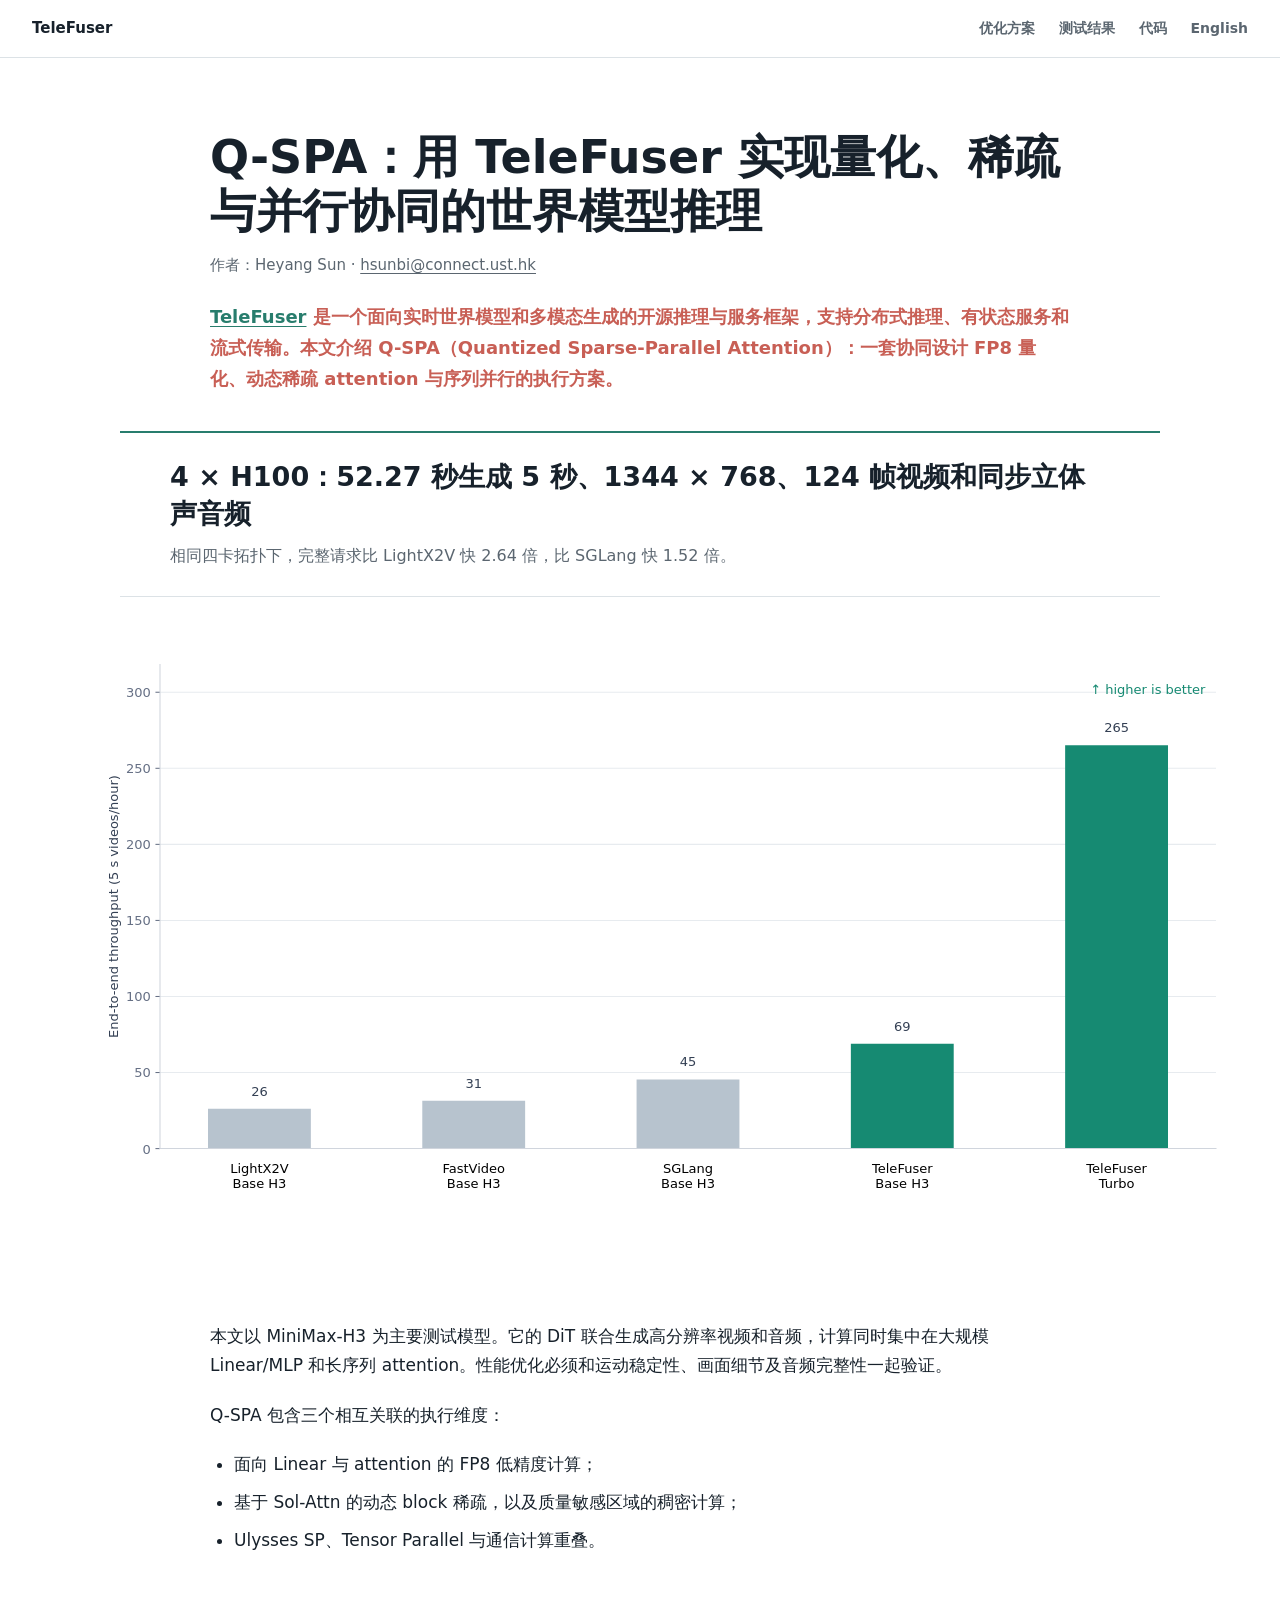
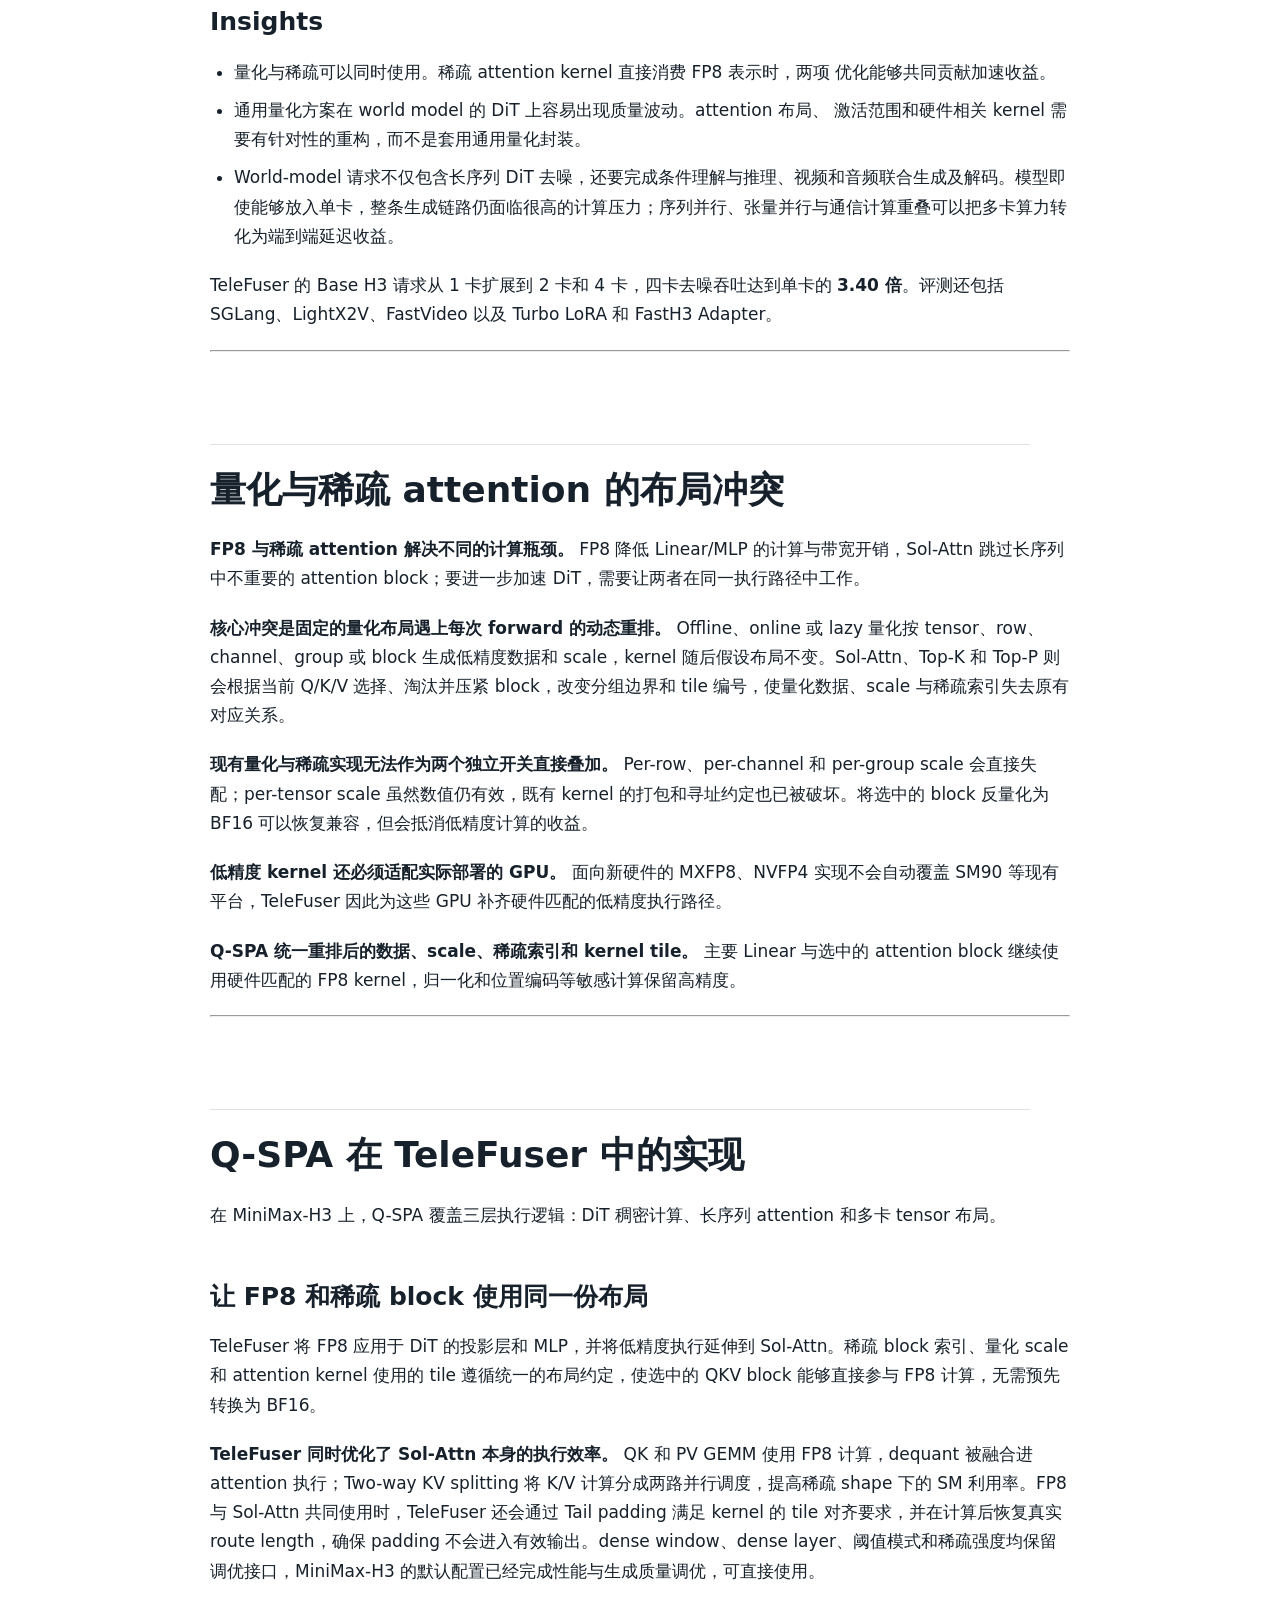
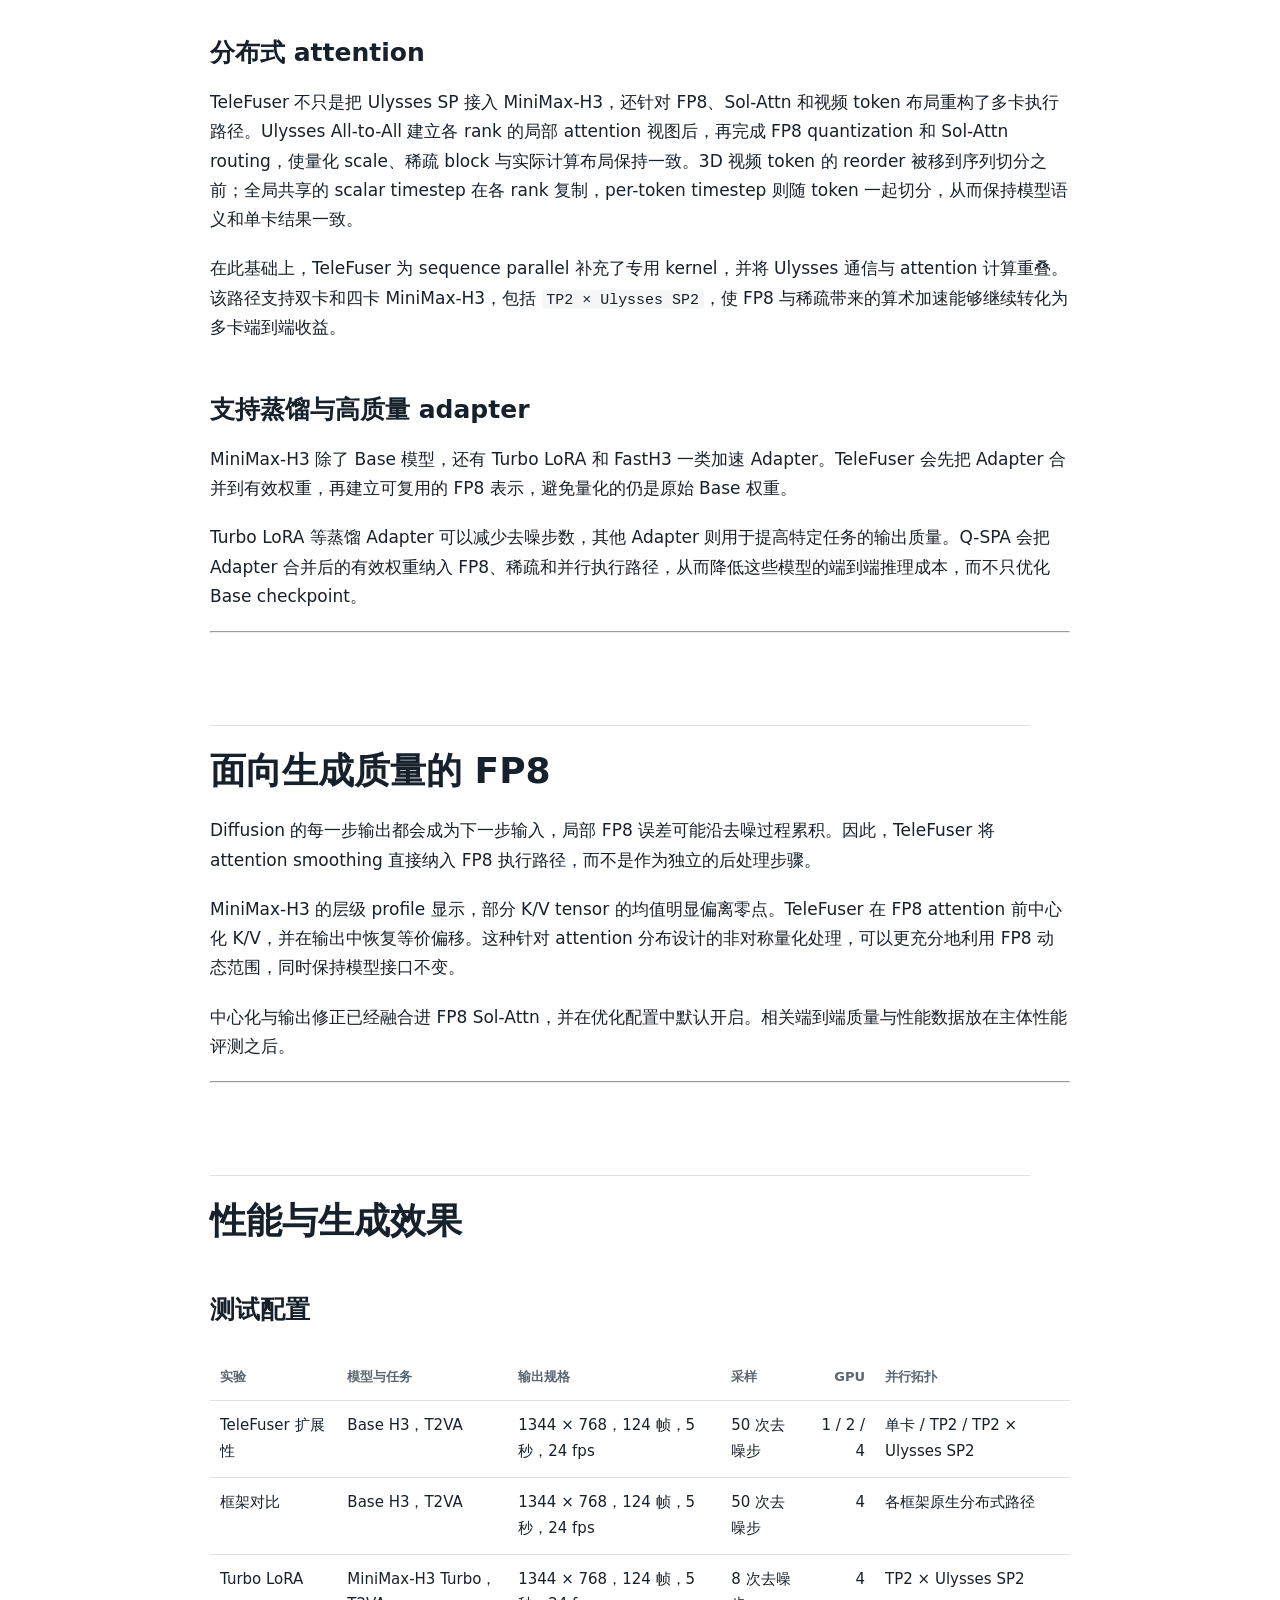
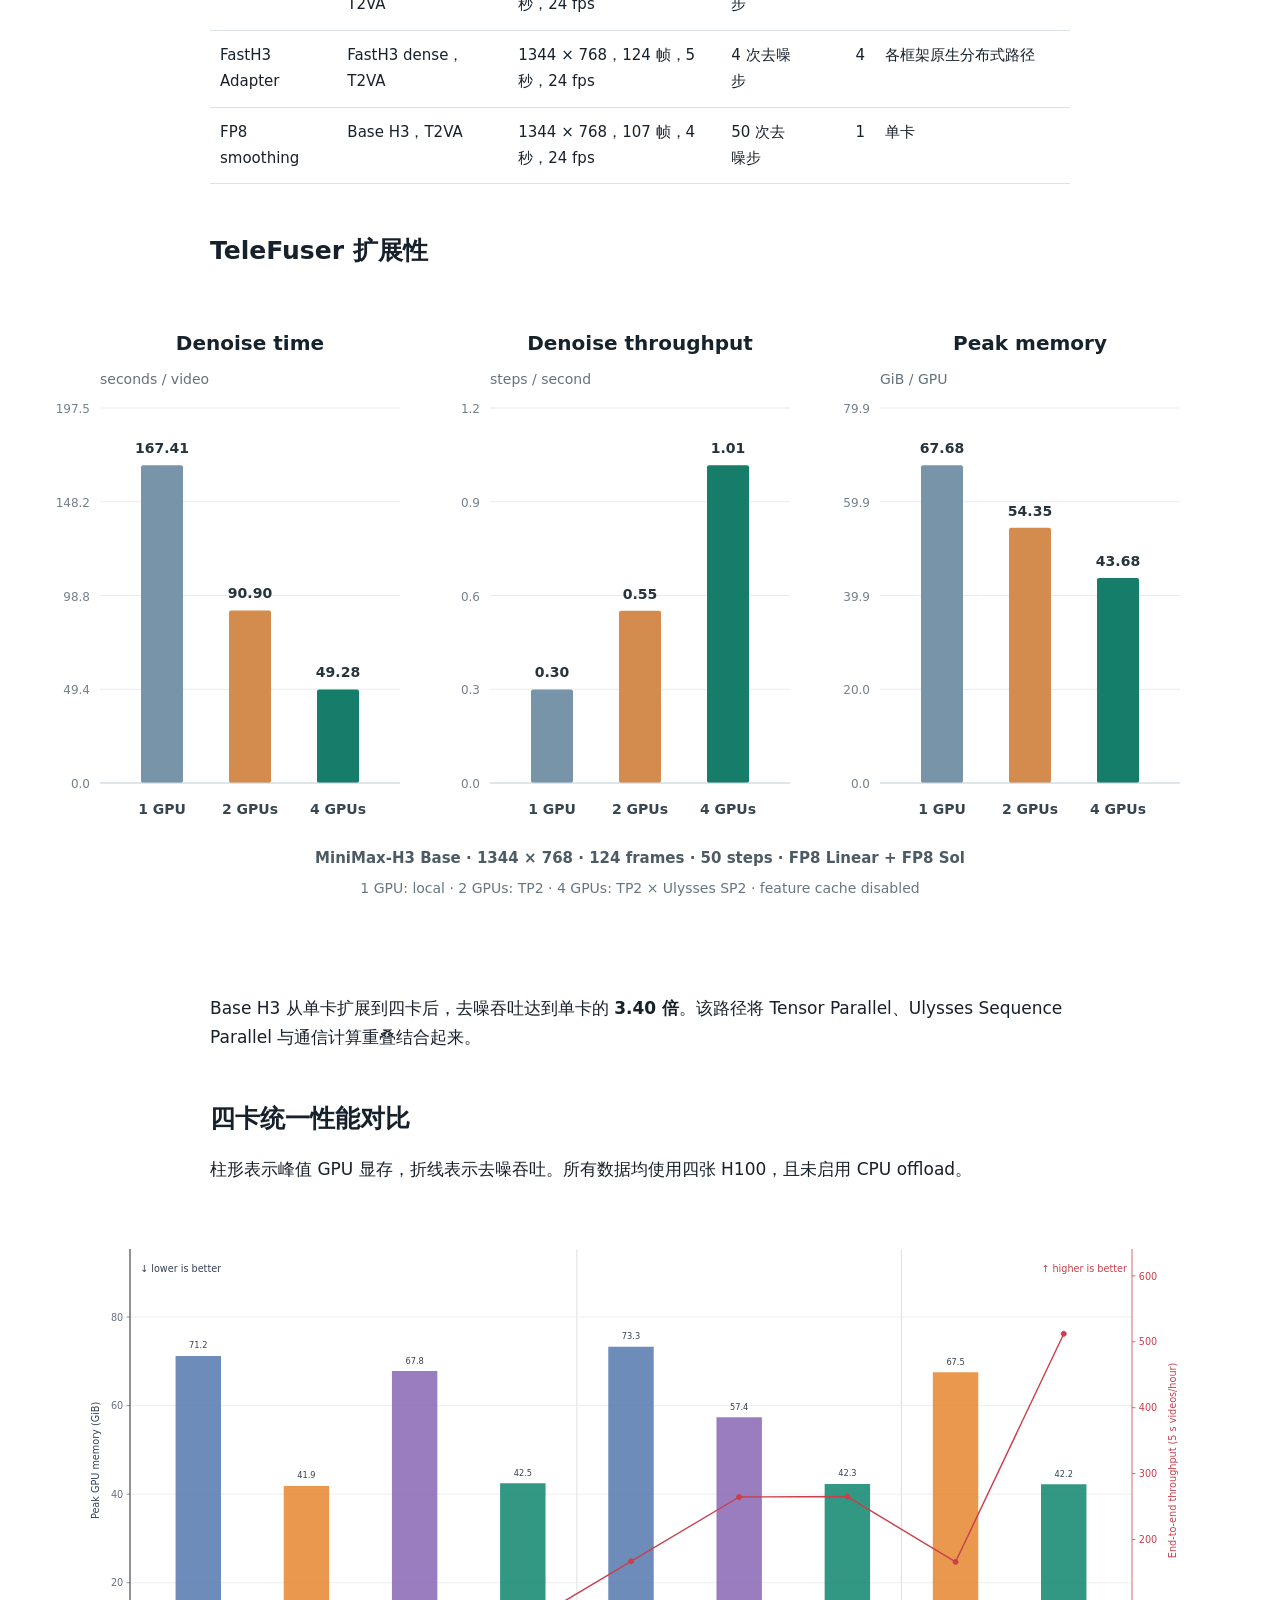
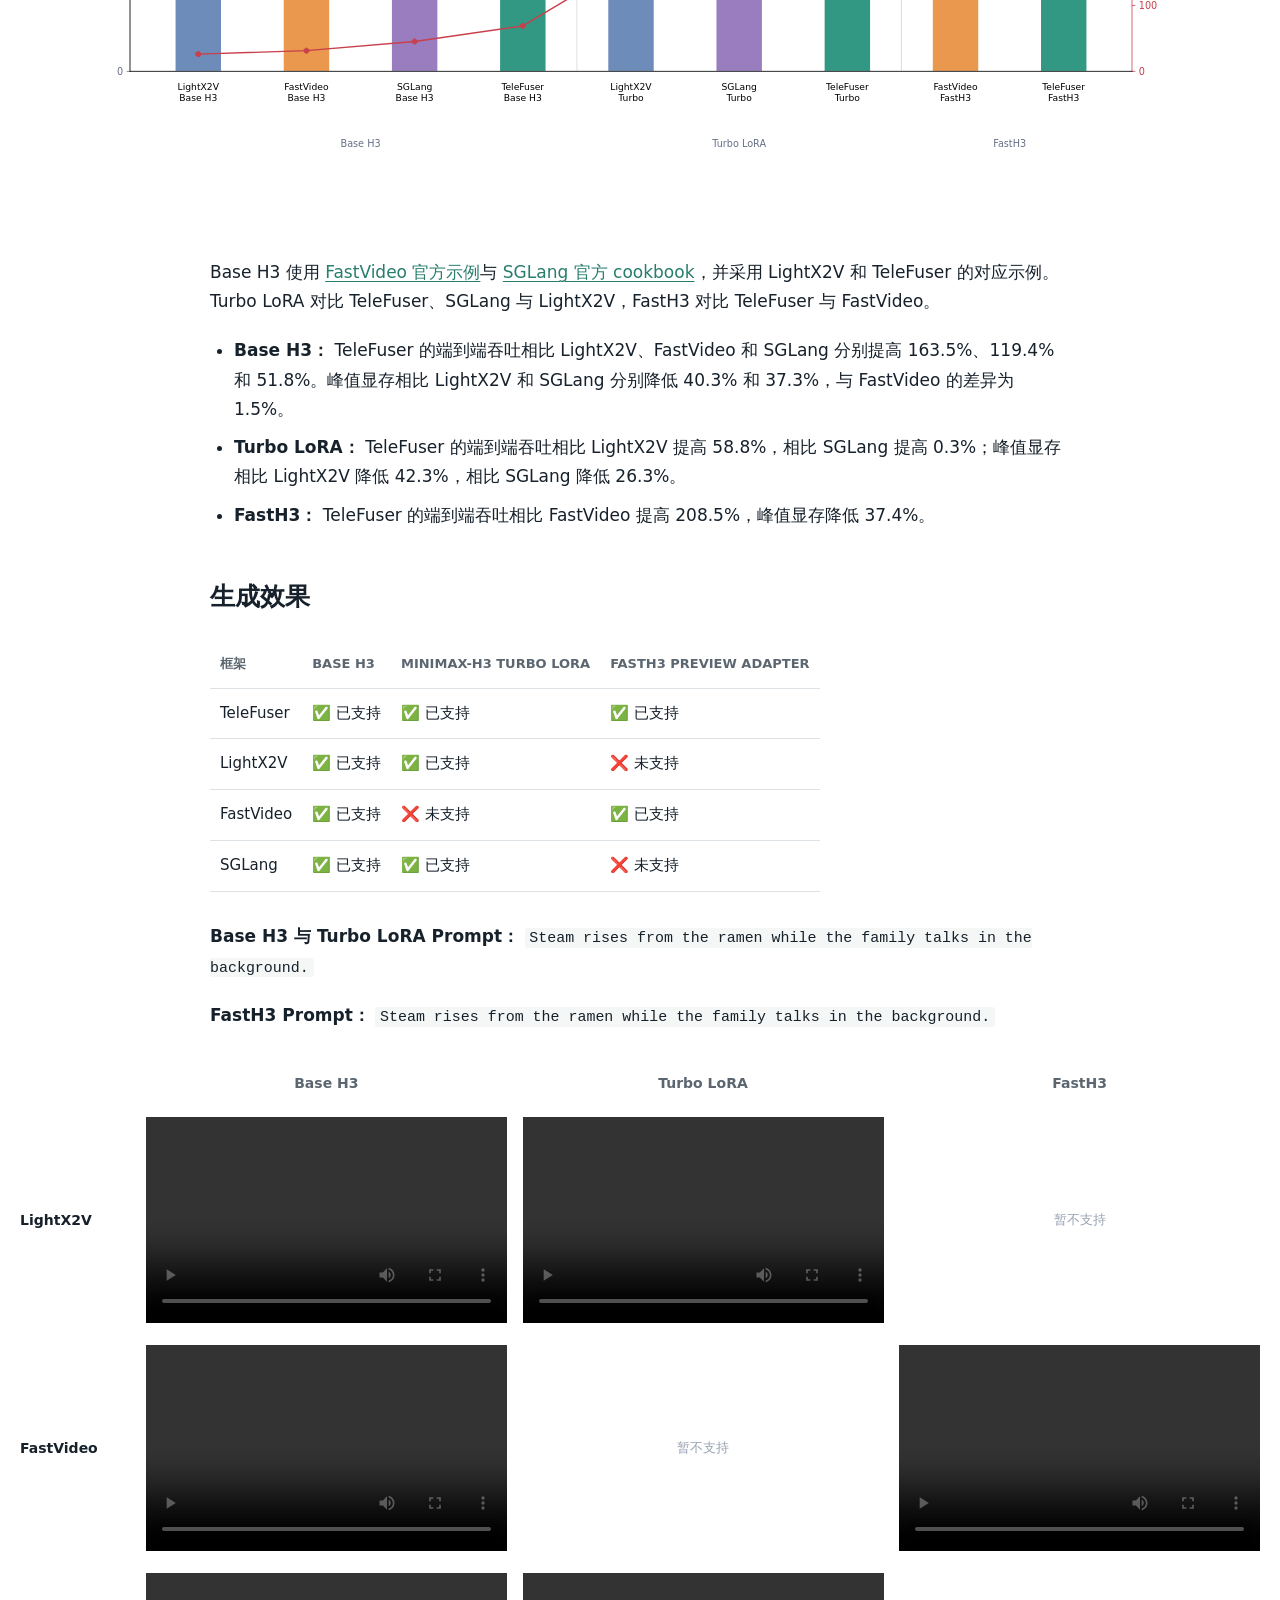
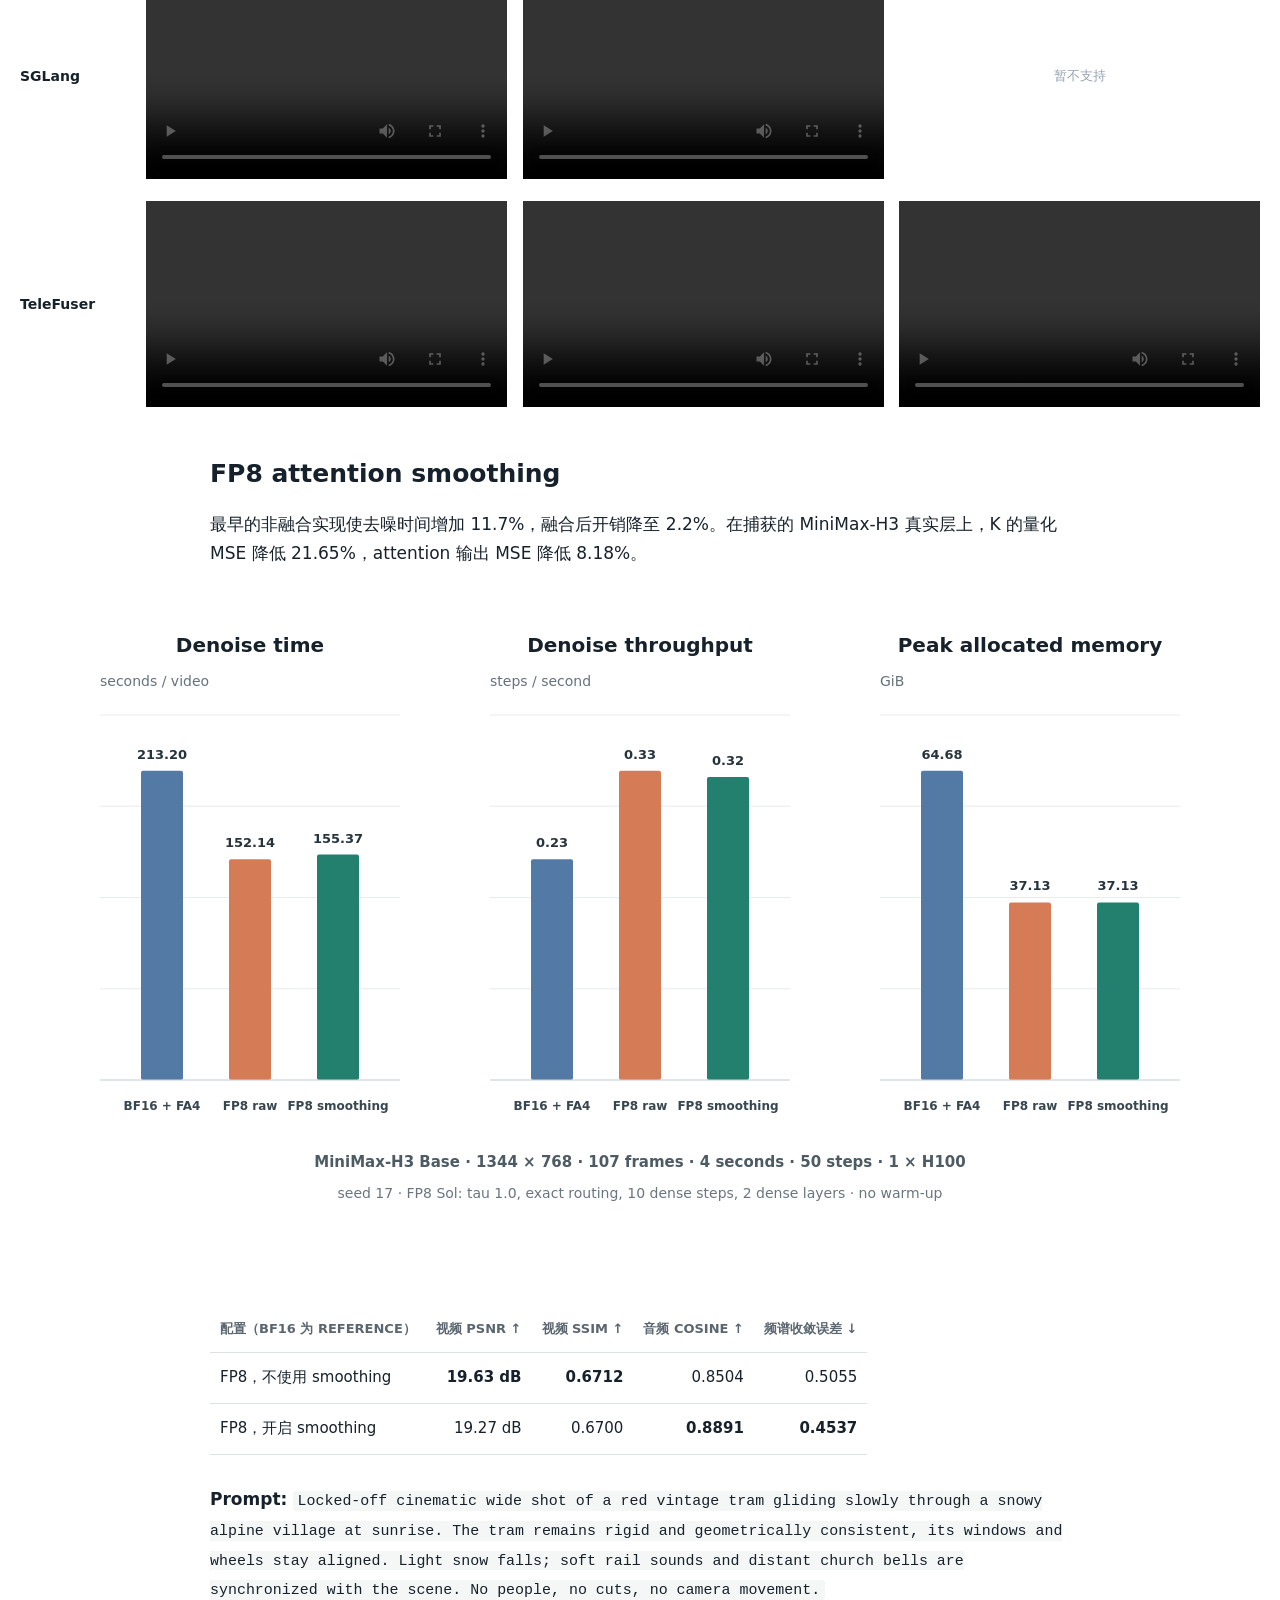
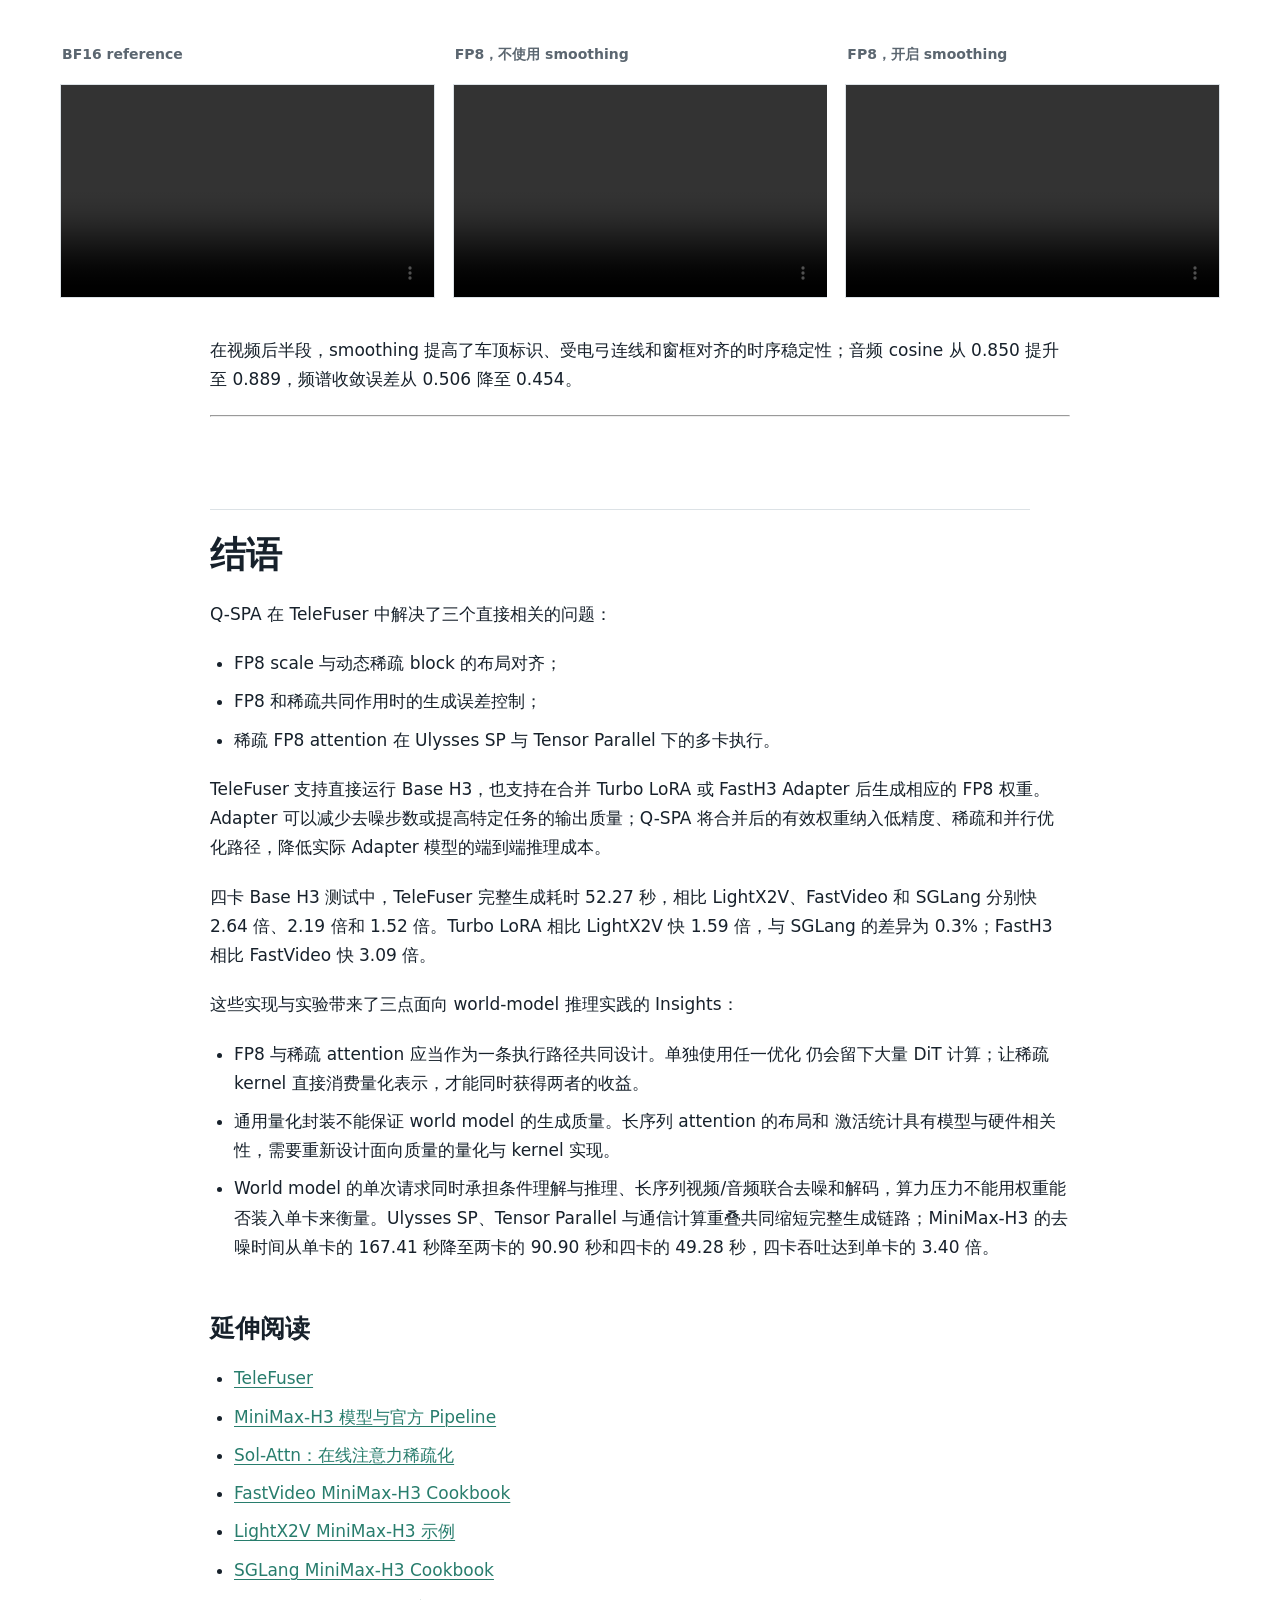
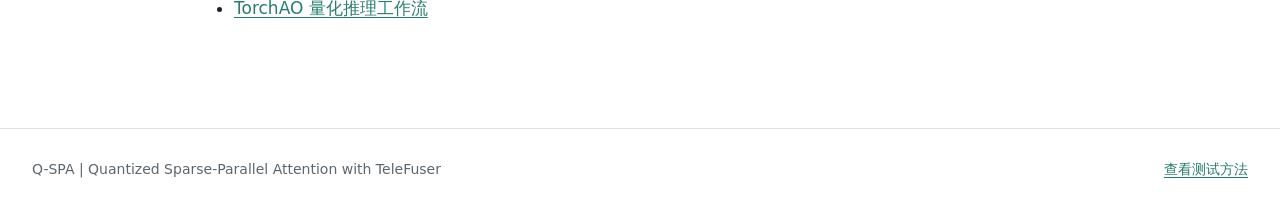
==== commit 31b15a94: "Publish updated MiniMax-H3 efficiency blog" ====
--- a/site/index.zh.html
+++ b/site/index.zh.html
@@ -28,6 +28,7 @@
   <span>相同四卡拓扑下，完整请求比 LightX2V 快 2.64 倍，比 SGLang 快 1.52 倍。</span>
 </div>
 
+<p><img alt="MiniMax-H3 四卡端到端生成吞吐" src="../sections/00-introduction/assets/four-gpu-throughput.svg"></p>
 <p>本文以 MiniMax-H3 为主要测试模型。它的 DiT 联合生成高分辨率视频和音频，计算同时集中在大规模 Linear/MLP 和长序列 attention。性能优化必须和运动稳定性、画面细节及音频完整性一起验证。</p>
 <p>Q-SPA 包含三个相互关联的执行维度：</p>
 <ul>
@@ -44,13 +45,6 @@
 <li>World-model 请求不仅包含长序列 DiT 去噪，还要完成条件理解与推理、视频和音频联合生成及解码。模型即使能够放入单卡，整条生成链路仍面临很高的计算压力；序列并行、张量并行与通信计算重叠可以把多卡算力转化为端到端延迟收益。</li>
 </ul>
 <p>TeleFuser 的 Base H3 请求从 1 卡扩展到 2 卡和 4 卡，四卡去噪吞吐达到单卡的 <strong>3.40 倍</strong>。评测还包括 SGLang、LightX2V、FastVideo 以及 Turbo LoRA 和 FastH3 Adapter。</p>
-<p>后续章节依次讨论四个问题：</p>
-<ol>
-<li>为什么现有量化 kernel 很难直接接上动态稀疏 attention？</li>
-<li>Q-SPA 如何统一量化 scale、稀疏 block 和跨卡分片的数据布局？</li>
-<li>FP8 attention 如何控制生成质量损失？</li>
-<li>Q-SPA 如何扩展到多卡？</li>
-</ol>
 <hr>
 <h1 id="attention">量化与稀疏 attention 的布局冲突</h1>
 <p><strong>FP8 与稀疏 attention 解决不同的计算瓶颈。</strong> FP8 降低 Linear/MLP 的计算与带宽开销，Sol-Attn 跳过长序列中不重要的 attention block；要进一步加速 DiT，需要让两者在同一执行路径中工作。</p>
@@ -63,94 +57,21 @@
 <p>在 MiniMax-H3 上，Q-SPA 覆盖三层执行逻辑：DiT 稠密计算、长序列 attention 和多卡 tensor 布局。</p>
 <h2 id="fp8-block">让 FP8 和稀疏 block 使用同一份布局</h2>
 <p>TeleFuser 将 FP8 应用于 DiT 的投影层和 MLP，并将低精度执行延伸到 Sol-Attn。稀疏 block 索引、量化 scale 和 attention kernel 使用的 tile 遵循统一的布局约定，使选中的 QKV block 能够直接参与 FP8 计算，无需预先转换为 BF16。</p>
+<p><strong>TeleFuser 同时优化了 Sol-Attn 本身的执行效率。</strong> QK 和 PV GEMM 使用 FP8 计算，dequant 被融合进 attention 执行；Two-way KV splitting 将 K/V 计算分成两路并行调度，提高稀疏 shape 下的 SM 利用率。FP8 与 Sol-Attn 共同使用时，TeleFuser 还会通过 Tail padding 满足 kernel 的 tile 对齐要求，并在计算后恢复真实 route length，确保 padding 不会进入有效输出。dense window、dense layer、阈值模式和稀疏强度均保留调优接口，MiniMax-H3 的默认配置已经完成性能与生成质量调优，可直接使用。</p>
 <h2 id="attention_1">分布式 attention</h2>
 <p>TeleFuser 不只是把 Ulysses SP 接入 MiniMax-H3，还针对 FP8、Sol-Attn 和视频 token 布局重构了多卡执行路径。Ulysses All-to-All 建立各 rank 的局部 attention 视图后，再完成 FP8 quantization 和 Sol-Attn routing，使量化 scale、稀疏 block 与实际计算布局保持一致。3D 视频 token 的 reorder 被移到序列切分之前；全局共享的 scalar timestep 在各 rank 复制，per-token timestep 则随 token 一起切分，从而保持模型语义和单卡结果一致。</p>
 <p>在此基础上，TeleFuser 为 sequence parallel 补充了专用 kernel，并将 Ulysses 通信与 attention 计算重叠。该路径支持双卡和四卡 MiniMax-H3，包括 <code>TP2 × Ulysses SP2</code>，使 FP8 与稀疏带来的算术加速能够继续转化为多卡端到端收益。</p>
-<h2 id="h3">覆盖不同 H3 模型变体</h2>
+<h2 id="adapter">支持蒸馏与高质量 adapter</h2>
 <p>MiniMax-H3 除了 Base 模型，还有 Turbo LoRA 和 FastH3 一类加速 Adapter。TeleFuser 会先把 Adapter 合并到有效权重，再建立可复用的 FP8 表示，避免量化的仍是原始 Base 权重。</p>
 <p>Turbo LoRA 等蒸馏 Adapter 可以减少去噪步数，其他 Adapter 则用于提高特定任务的输出质量。Q-SPA 会把 Adapter 合并后的有效权重纳入 FP8、稀疏和并行执行路径，从而降低这些模型的端到端推理成本，而不只优化 Base checkpoint。</p>
 <hr>
-<h1 id="_1">控制误差，并扩展到多卡</h1>
-<p>Diffusion 的每一步输出都会成为下一步输入。FP8 或稀疏 attention 引入的局部误差可能沿去噪过程累积，因此评测同时覆盖 kernel 吞吐、tensor 误差、最终视频和音频。</p>
-<h2 id="fp8-attention">FP8 attention 的误差控制</h2>
-<p>MiniMax-H3 实际层的 profile 显示，部分 K/V 的均值明显偏离零点，直接使用对称 FP8 量化会损失有效动态范围。TeleFuser 在计算前对 K/V 进行中心化，并在 attention 输出中恢复等价偏移。这是一种针对 attention 数据分布设计的非对称量化处理。</p>
-<p>中心化和输出修正已经融合进 FP8 Sol-Attn。最早的非融合版本让去噪时间增加 11.7%，融合后开销降到 2.2%。在捕获的真实 H3 层上，K 的量化 MSE 降低 21.65%，attention 输出 MSE 降低 8.18%；KV smoothing 和 V correction 在优化配置中默认开启。</p>
-<table>
-<thead>
-<tr>
-<th>模型</th>
-<th>分辨率与帧数</th>
-<th>采样</th>
-<th style="text-align: right;">GPU</th>
-<th>场景 / seed</th>
-</tr>
-</thead>
-<tbody>
-<tr>
-<td>MiniMax-H3 Base，T2VA</td>
-<td>1344 × 768，107 帧，4 秒，24 fps</td>
-<td>50 次去噪步</td>
-<td style="text-align: right;">1 × H100</td>
-<td>雪地电车 / 17</td>
-</tr>
-</tbody>
-</table>
-<p><img alt="MiniMax-H3 FP8 smoothing 单卡性能" src="../sections/03-quality-and-scale/assets/smoothing-performance.svg"></p>
-<p>平滑 FP8 的去噪吞吐比 BF16 Linear + FlashAttention 4 提高 37.2%，峰值分配显存降低 42.6%；相对未平滑 FP8，融合修正增加 2.1% 去噪时间。</p>
-<table>
-<thead>
-<tr>
-<th>配置（BF16 为 reference）</th>
-<th style="text-align: right;">视频 PSNR ↑</th>
-<th style="text-align: right;">视频 SSIM ↑</th>
-<th style="text-align: right;">音频 cosine ↑</th>
-<th style="text-align: right;">频谱收敛误差 ↓</th>
-</tr>
-</thead>
-<tbody>
-<tr>
-<td>FP8，不使用 smoothing</td>
-<td style="text-align: right;"><strong>19.63 dB</strong></td>
-<td style="text-align: right;"><strong>0.6712</strong></td>
-<td style="text-align: right;">0.8504</td>
-<td style="text-align: right;">0.5055</td>
-</tr>
-<tr>
-<td>FP8，开启 smoothing</td>
-<td style="text-align: right;">19.27 dB</td>
-<td style="text-align: right;">0.6700</td>
-<td style="text-align: right;"><strong>0.8891</strong></td>
-<td style="text-align: right;"><strong>0.4537</strong></td>
-</tr>
-</tbody>
-</table>
-<p><strong>Prompt:</strong> <code>Locked-off cinematic wide shot of a red vintage tram gliding slowly through a snowy alpine village at sunrise. The tram remains rigid and geometrically consistent, its windows and wheels stay aligned. Light snow falls; soft rail sounds and distant church bells are synchronized with the scene. No people, no cuts, no camera movement.</code></p>
-<div class="video-grid video-grid-three" data-sync-group="smoothing">
-  <figure>
-    <figcaption>BF16 参考</figcaption>
-    <video controls playsinline preload="metadata" src="../sections/03-quality-and-scale/assets/bf16-fa4.mp4" data-result-slot="bf16-quality"></video>
-  </figure>
-  <figure>
-    <figcaption>FP8，不使用 smoothing</figcaption>
-    <video controls playsinline preload="metadata" src="../sections/03-quality-and-scale/assets/fp8-sol-unsmoothed.mp4" data-result-slot="fp8-unsmoothed"></video>
-  </figure>
-  <figure>
-    <figcaption>FP8，开启 smoothing</figcaption>
-    <video controls playsinline preload="metadata" src="../sections/03-quality-and-scale/assets/fp8-sol-smoothed.mp4" data-result-slot="fp8-smoothed"></video>
-  </figure>
-</div>
-
-<p>在视频后半段，未平滑输出的车顶标识、受电弓连线和窗框对齐相较平滑输出更不稳定。</p>
-<h2 id="_2">可持续优化的稀疏策略</h2>
-<p><strong>TeleFuser 同时优化了 Sol-Attn 本身的执行效率。</strong> QK 和 PV GEMM 使用 FP8 计算，dequant 被融合进 attention 执行，减少独立的数据转换和显存读写；Two-way KV splitting 将 K/V 计算分成两路并行调度，提高稀疏 shape 下的 SM 利用率。</p>
-<p><strong>FP8 与 Sol-Attn 共同使用时，稀疏路由的边界也需要重新处理。</strong> Route 长度不满足 FP8 kernel 的 tile 对齐要求时，TeleFuser 使用 Tail padding 补齐输入，并在计算后恢复真实 route length，避免 padding 进入有效输出，保证量化与动态稀疏组合的正确性。</p>
-<p><strong>稀疏策略保留了持续调优的接口。</strong> TeleFuser 支持配置 dense window、dense layer、阈值模式和稀疏强度；MiniMax-H3 的默认参数已经过性能与生成质量调优，可以直接使用。</p>
-<h2 id="_3">多卡执行</h2>
-<p>TeleFuser 对 SP kernel 做了面向 FP8、Sol-Attn 和 world-model 视频生成的专门优化：Ulysses All-to-All 完成后，各 GPU 再按本地 attention 布局执行 FP8 quantization 和 Sol-Attn；3D 视频 token 在序列切分前完成 reorder；scalar timestep 保持完整，per-token timestep 则随视频 token 一起切分。TeleFuser 还将 Ulysses 通信与 attention 计算重叠，以降低多卡通信开销。</p>
+<h1 id="fp8">面向生成质量的 FP8</h1>
+<p>Diffusion 的每一步输出都会成为下一步输入，局部 FP8 误差可能沿去噪过程累积。因此，TeleFuser 将 attention smoothing 直接纳入 FP8 执行路径，而不是作为独立的后处理步骤。</p>
+<p>MiniMax-H3 的层级 profile 显示，部分 K/V tensor 的均值明显偏离零点。TeleFuser 在 FP8 attention 前中心化 K/V，并在输出中恢复等价偏移。这种针对 attention 分布设计的非对称量化处理，可以更充分地利用 FP8 动态范围，同时保持模型接口不变。</p>
+<p>中心化与输出修正已经融合进 FP8 Sol-Attn，并在优化配置中默认开启。相关端到端质量与性能数据放在主体性能评测之后。</p>
 <hr>
 <h1 id="results">性能与生成效果</h1>
-<h2 id="_4">测试配置</h2>
-<p>除特别说明外，测试均使用 MiniMax-H3 的 768p 配置，输出 24 fps H.264 视频和 32 kHz 双声道 AAC 音频。</p>
+<h2 id="_1">测试配置</h2>
 <table>
 <thead>
 <tr>
@@ -166,74 +87,63 @@
 <tr>
 <td>TeleFuser 扩展性</td>
 <td>Base H3，T2VA</td>
-<td>1344 × 768，124 帧，5 秒</td>
+<td>1344 × 768，124 帧，5 秒，24 fps</td>
 <td>50 次去噪步</td>
 <td style="text-align: right;">1 / 2 / 4</td>
 <td>单卡 / TP2 / TP2 × Ulysses SP2</td>
 </tr>
 <tr>
-<td>四卡框架对比</td>
+<td>框架对比</td>
 <td>Base H3，T2VA</td>
-<td>1344 × 768，124 帧，5 秒</td>
+<td>1344 × 768，124 帧，5 秒，24 fps</td>
 <td>50 次去噪步</td>
 <td style="text-align: right;">4</td>
-<td>TP2 × Ulysses SP2；FastVideo 为 SP4</td>
+<td>各框架原生分布式路径</td>
+</tr>
+<tr>
+<td>Turbo LoRA</td>
+<td>MiniMax-H3 Turbo，T2VA</td>
+<td>1344 × 768，124 帧，5 秒，24 fps</td>
+<td>8 次去噪步</td>
+<td style="text-align: right;">4</td>
+<td>TP2 × Ulysses SP2</td>
+</tr>
+<tr>
+<td>FastH3 Adapter</td>
+<td>FastH3 dense，T2VA</td>
+<td>1344 × 768，124 帧，5 秒，24 fps</td>
+<td>4 次去噪步</td>
+<td style="text-align: right;">4</td>
+<td>各框架原生分布式路径</td>
 </tr>
 <tr>
 <td>FP8 smoothing</td>
 <td>Base H3，T2VA</td>
-<td>1344 × 768，107 帧，4 秒</td>
+<td>1344 × 768，107 帧，4 秒，24 fps</td>
 <td>50 次去噪步</td>
 <td style="text-align: right;">1</td>
 <td>单卡</td>
 </tr>
-<tr>
-<td>Turbo LoRA</td>
-<td>MiniMax-H3 Turbo，I2AV</td>
-<td>1344 × 768，124 帧，5 秒</td>
-<td>8 次去噪步</td>
-<td style="text-align: right;">1</td>
-<td>单卡</td>
-</tr>
-<tr>
-<td>FastH3 Adapter</td>
-<td>FastH3 dense，T2VA</td>
-<td>1344 × 768，124 帧，5 秒</td>
-<td>4 次去噪步</td>
-<td style="text-align: right;">1</td>
-<td>单卡</td>
-</tr>
 </tbody>
 </table>
-<h2 id="_5">统一性能对比</h2>
-<p>图中以去噪吞吐表示速度，以峰值显存表示资源占用。Base H3 使用四卡；Adapter 点在图中标注实测 GPU 数。</p>
+<h2 id="telefuser">TeleFuser 扩展性</h2>
+<p><img alt="TeleFuser Base H3 扩展性" src="../sections/04-evaluation/assets/base-scaling.svg"></p>
+<p>Base H3 从单卡扩展到四卡后，去噪吞吐达到单卡的 <strong>3.40 倍</strong>。该路径将 Tensor Parallel、Ulysses Sequence Parallel 与通信计算重叠结合起来。</p>
+<h2 id="_2">四卡统一性能对比</h2>
+<p>柱形表示峰值 GPU 显存，折线表示去噪吞吐。所有数据均使用四张 H100，且未启用 CPU offload。</p>
 <p><img alt="MiniMax-H3 Base 与 Adapter 性能对比" src="../sections/04-evaluation/assets/all-workloads-performance.svg"></p>
-<p>Base H3 对比采用 <a href="https://github.com/hao-ai-lab/FastVideo/blob/main/examples/inference/basic/basic_minimax_h3_t2v.py">FastVideo 官方示例</a>、<a href="https://github.com/sgl-project/sglang/blob/main/docs/cookbook/diffusion/MiniMax/MiniMax-H3.mdx">SGLang 官方 cookbook</a>以及匹配的 LightX2V/TeleFuser 配置。TeleFuser Base H3 去噪吞吐为 1.015 step/s，LightX2V 为 0.387，FastVideo 为 0.496；Turbo Adapter 将调度缩短到 8 次去噪步后，吞吐为 0.306 step/s。</p>
-<p><strong>Prompt：</strong> <code>Steam rises from the ramen while the family talks in the background.</code></p>
-<div class="video-grid video-grid-four" data-sync-group="base-h3">
-  <figure>
-    <figcaption>LightX2V</figcaption>
-    <video controls playsinline preload="metadata" src="../sections/04-evaluation/assets/lightx2v-base-h3.mp4" data-result-slot="lightx2v-base-h3"></video>
-  </figure>
-  <figure>
-    <figcaption>FastVideo</figcaption>
-    <video controls playsinline preload="metadata" src="../sections/04-evaluation/assets/fastvideo-base-h3.mp4" data-result-slot="fastvideo-base-h3"></video>
-  </figure>
-  <figure>
-    <figcaption>SGLang</figcaption>
-    <video controls playsinline preload="metadata" src="../sections/04-evaluation/assets/sglang-base-h3.mp4" data-result-slot="sglang-base-h3"></video>
-  </figure>
-  <figure>
-    <figcaption>TeleFuser</figcaption>
-    <video controls playsinline preload="metadata" src="../sections/04-evaluation/assets/telefuser-base-h3.mp4" data-result-slot="telefuser-base-h3"></video>
-  </figure>
-</div>
-
-<h2 id="adapter">Adapter 工作负载</h2>
+<p>Base H3 使用 <a href="https://github.com/hao-ai-lab/FastVideo/blob/main/examples/inference/basic/basic_minimax_h3_t2v.py">FastVideo 官方示例</a>与 <a href="https://github.com/sgl-project/sglang/blob/main/docs/cookbook/diffusion/MiniMax/MiniMax-H3.mdx">SGLang 官方 cookbook</a>，并采用 LightX2V 和 TeleFuser 的对应示例。Turbo LoRA 对比 TeleFuser、SGLang 与 LightX2V，FastH3 对比 TeleFuser 与 FastVideo。</p>
+<ul>
+<li><strong>Base H3：</strong> TeleFuser 的端到端吞吐相比 LightX2V、FastVideo 和 SGLang 分别提高 163.5%、119.4% 和 51.8%。峰值显存相比 LightX2V 和 SGLang 分别降低 40.3% 和 37.3%，与 FastVideo 的差异为 1.5%。</li>
+<li><strong>Turbo LoRA：</strong> TeleFuser 的端到端吞吐相比 LightX2V 提高 58.8%，相比 SGLang 提高 0.3%；峰值显存相比 LightX2V 降低 42.3%，相比 SGLang 降低 26.3%。</li>
+<li><strong>FastH3：</strong> TeleFuser 的端到端吞吐相比 FastVideo 提高 208.5%，峰值显存降低 37.4%。</li>
+</ul>
+<h2 id="_3">生成效果</h2>
 <table>
 <thead>
 <tr>
 <th>框架</th>
+<th>Base H3</th>
 <th>MiniMax-H3 Turbo LoRA</th>
 <th>FastH3 Preview Adapter</th>
 </tr>
@@ -243,54 +153,97 @@
 <td>TeleFuser</td>
 <td>✅ 已支持</td>
 <td>✅ 已支持</td>
+<td>✅ 已支持</td>
 </tr>
 <tr>
 <td>LightX2V</td>
 <td>✅ 已支持</td>
+<td>✅ 已支持</td>
 <td>❌ 未支持</td>
 </tr>
 <tr>
 <td>FastVideo</td>
+<td>✅ 已支持</td>
 <td>❌ 未支持</td>
 <td>✅ 已支持</td>
 </tr>
 <tr>
 <td>SGLang</td>
+<td>✅ 已支持</td>
 <td>✅ 已支持</td>
 <td>❌ 未支持</td>
 </tr>
 </tbody>
 </table>
-<p>Turbo LoRA 对比 TeleFuser 与 LightX2V，FastH3 对比 TeleFuser 与 FastVideo。</p>
-<h3 id="minimax-h3-turbo-lora">MiniMax-H3 Turbo LoRA</h3>
-<p>TeleFuser 在构建 FP8 权重前合并 8-step v1.0 768p LoRA。</p>
-<p><strong>Prompt：</strong> <code>Steam rises from the ramen while the family talks in the background. Bright, warm indoor lighting illuminates every face and the room with natural skin tones. The man holds a pair of straight, rigid chopsticks that remain perfectly straight throughout the video and never bend.</code></p>
-<div class="video-grid video-grid-two" data-sync-group="turbo">
-  <figure>
-    <figcaption>LightX2V：MiniMax-H3 Turbo</figcaption>
-    <video controls playsinline preload="metadata" src="../sections/04-evaluation/assets/turbo-lightx2v.mp4" data-result-slot="turbo-lightx2v"></video>
-  </figure>
-  <figure>
-    <figcaption>TeleFuser：MiniMax-H3 Turbo</figcaption>
-    <video controls playsinline preload="metadata" src="../sections/04-evaluation/assets/turbo-telefuser.mp4" data-result-slot="turbo-telefuser"></video>
-  </figure>
+<p><strong>Base H3 与 Turbo LoRA Prompt：</strong> <code>Steam rises from the ramen while the family talks in the background.</code></p>
+<p><strong>FastH3 Prompt：</strong> <code>Steam rises from the ramen while the family talks in the background.</code></p>
+<div class="video-matrix">
+  <div></div>
+  <div class="video-matrix-heading">Base H3</div>
+  <div class="video-matrix-heading">Turbo LoRA</div>
+  <div class="video-matrix-heading">FastH3</div>
+
+  <div class="video-matrix-label">LightX2V</div>
+  <figure><video controls playsinline preload="metadata" src="../sections/04-evaluation/assets/lightx2v-base-h3.mp4" data-result-slot="lightx2v-base-h3"></video></figure>
+  <figure><video controls playsinline preload="metadata" src="../sections/04-evaluation/assets/turbo-lightx2v.mp4" data-result-slot="turbo-lightx2v"></video></figure>
+  <div class="video-matrix-empty">暂不支持</div>
+
+  <div class="video-matrix-label">FastVideo</div>
+  <figure><video controls playsinline preload="metadata" src="../sections/04-evaluation/assets/fastvideo-base-h3.mp4" data-result-slot="fastvideo-base-h3"></video></figure>
+  <div class="video-matrix-empty">暂不支持</div>
+  <figure><video controls playsinline preload="metadata" src="../sections/04-evaluation/assets/fastvideo-primary.mp4" data-result-slot="fastvideo-primary"></video></figure>
+
+  <div class="video-matrix-label">SGLang</div>
+  <figure><video controls playsinline preload="metadata" src="../sections/04-evaluation/assets/sglang-base-h3.mp4" data-result-slot="sglang-base-h3"></video></figure>
+  <figure><video controls playsinline preload="metadata" src="../sections/04-evaluation/assets/turbo-sglang.mp4" data-result-slot="turbo-sglang"></video></figure>
+  <div class="video-matrix-empty">暂不支持</div>
+
+  <div class="video-matrix-label">TeleFuser</div>
+  <figure><video controls playsinline preload="metadata" src="../sections/04-evaluation/assets/telefuser-base-h3.mp4" data-result-slot="telefuser-base-h3"></video></figure>
+  <figure><video controls playsinline preload="metadata" src="../sections/04-evaluation/assets/turbo-telefuser.mp4" data-result-slot="turbo-telefuser"></video></figure>
+  <figure><video controls playsinline preload="metadata" src="../sections/04-evaluation/assets/telefuser-primary.mp4" data-result-slot="telefuser-primary"></video></figure>
 </div>
 
-<h3 id="fasth3-dense-adapter">FastH3 dense adapter</h3>
-<p><strong>Prompt：</strong> <code>integrated_multimodal_description: A red fox runs through fresh snow at dawn. overall_soundscape: Fast pawsteps in snow, winter wind, and distant birds.</code></p>
-<div class="video-grid video-grid-two" data-sync-group="fasth3">
-  <figure>
-    <figcaption>FastVideo：FastH3</figcaption>
-    <video controls playsinline preload="metadata" src="../sections/04-evaluation/assets/fastvideo-primary.mp4" data-result-slot="fastvideo-primary"></video>
-  </figure>
-  <figure>
-    <figcaption>TeleFuser：FastH3</figcaption>
-    <video controls playsinline preload="metadata" src="../sections/04-evaluation/assets/telefuser-primary.mp4" data-result-slot="telefuser-primary"></video>
-  </figure>
+<h2 id="fp8-attention-smoothing">FP8 attention smoothing</h2>
+<p>最早的非融合实现使去噪时间增加 11.7%，融合后开销降至 2.2%。在捕获的 MiniMax-H3 真实层上，K 的量化 MSE 降低 21.65%，attention 输出 MSE 降低 8.18%。</p>
+<p><img alt="MiniMax-H3 FP8 smoothing 性能" src="../sections/04-evaluation/assets/smoothing-performance.svg"></p>
+<table>
+<thead>
+<tr>
+<th>配置（BF16 为 reference）</th>
+<th style="text-align: right;">视频 PSNR ↑</th>
+<th style="text-align: right;">视频 SSIM ↑</th>
+<th style="text-align: right;">音频 cosine ↑</th>
+<th style="text-align: right;">频谱收敛误差 ↓</th>
+</tr>
+</thead>
+<tbody>
+<tr>
+<td>FP8，不使用 smoothing</td>
+<td style="text-align: right;"><strong>19.63 dB</strong></td>
+<td style="text-align: right;"><strong>0.6712</strong></td>
+<td style="text-align: right;">0.8504</td>
+<td style="text-align: right;">0.5055</td>
+</tr>
+<tr>
+<td>FP8，开启 smoothing</td>
+<td style="text-align: right;">19.27 dB</td>
+<td style="text-align: right;">0.6700</td>
+<td style="text-align: right;"><strong>0.8891</strong></td>
+<td style="text-align: right;"><strong>0.4537</strong></td>
+</tr>
+</tbody>
+</table>
+<p><strong>Prompt:</strong> <code>Locked-off cinematic wide shot of a red vintage tram gliding slowly through a snowy alpine village at sunrise. The tram remains rigid and geometrically consistent, its windows and wheels stay aligned. Light snow falls; soft rail sounds and distant church bells are synchronized with the scene. No people, no cuts, no camera movement.</code></p>
+<div class="video-grid video-grid-three" data-sync-group="smoothing">
+  <figure><figcaption>BF16 reference</figcaption><video controls playsinline preload="metadata" src="../sections/04-evaluation/assets/bf16-fa4.mp4" data-result-slot="bf16-quality"></video></figure>
+  <figure><figcaption>FP8，不使用 smoothing</figcaption><video controls playsinline preload="metadata" src="../sections/04-evaluation/assets/fp8-sol-unsmoothed.mp4" data-result-slot="fp8-unsmoothed"></video></figure>
+  <figure><figcaption>FP8，开启 smoothing</figcaption><video controls playsinline preload="metadata" src="../sections/04-evaluation/assets/fp8-sol-smoothed.mp4" data-result-slot="fp8-smoothed"></video></figure>
 </div>
 
-<hr>
-<h1 id="_6">结语</h1>
+<p>在视频后半段，smoothing 提高了车顶标识、受电弓连线和窗框对齐的时序稳定性；音频 cosine 从 0.850 提升至 0.889，频谱收敛误差从 0.506 降至 0.454。</p>
+<hr>
+<h1 id="_4">结语</h1>
 <p>Q-SPA 在 TeleFuser 中解决了三个直接相关的问题：</p>
 <ul>
 <li>FP8 scale 与动态稀疏 block 的布局对齐；</li>
@@ -298,7 +251,7 @@
 <li>稀疏 FP8 attention 在 Ulysses SP 与 Tensor Parallel 下的多卡执行。</li>
 </ul>
 <p>TeleFuser 支持直接运行 Base H3，也支持在合并 Turbo LoRA 或 FastH3 Adapter 后生成相应的 FP8 权重。Adapter 可以减少去噪步数或提高特定任务的输出质量；Q-SPA 将合并后的有效权重纳入低精度、稀疏和并行优化路径，降低实际 Adapter 模型的端到端推理成本。</p>
-<p>四卡 Base H3 测试中，TeleFuser 完整生成耗时 52.27 秒，相比 LightX2V、FastVideo 和 SGLang 分别快 2.64 倍、2.19 倍和 1.52 倍。Turbo LoRA 与 FastH3 测试也优于各自的 LightX2V 和 FastVideo 对照。</p>
+<p>四卡 Base H3 测试中，TeleFuser 完整生成耗时 52.27 秒，相比 LightX2V、FastVideo 和 SGLang 分别快 2.64 倍、2.19 倍和 1.52 倍。Turbo LoRA 相比 LightX2V 快 1.59 倍，与 SGLang 的差异为 0.3%；FastH3 相比 FastVideo 快 3.09 倍。</p>
 <p>这些实现与实验带来了三点面向 world-model 推理实践的 Insights：</p>
 <ul>
 <li>FP8 与稀疏 attention 应当作为一条执行路径共同设计。单独使用任一优化
@@ -307,7 +260,7 @@
   激活统计具有模型与硬件相关性，需要重新设计面向质量的量化与 kernel 实现。</li>
 <li>World model 的单次请求同时承担条件理解与推理、长序列视频/音频联合去噪和解码，算力压力不能用权重能否装入单卡来衡量。Ulysses SP、Tensor Parallel 与通信计算重叠共同缩短完整生成链路；MiniMax-H3 的去噪时间从单卡的 167.41 秒降至两卡的 90.90 秒和四卡的 49.28 秒，四卡吞吐达到单卡的 3.40 倍。</li>
 </ul>
-<h2 id="_7">延伸阅读</h2>
+<h2 id="_5">延伸阅读</h2>
 <ul>
 <li><a href="https://github.com/Tele-AI/TeleFuser">TeleFuser</a></li>
 <li><a href="https://huggingface.co/MiniMaxAI/MiniMax-H3">MiniMax-H3 模型与官方 Pipeline</a></li>
--- a/site/styles.css
+++ b/site/styles.css
@@ -255,6 +255,47 @@
   grid-template-columns: repeat(2, minmax(0, 1fr));
 }
 
+.video-matrix {
+  display: grid;
+  width: min(1240px, calc(100vw - 40px));
+  margin: 40px 50%;
+  grid-template-columns: 110px repeat(3, minmax(0, 1fr));
+  gap: 22px 16px;
+  align-items: center;
+  transform: translateX(-50%);
+}
+
+.video-matrix-heading {
+  color: var(--muted);
+  font-size: 14px;
+  font-weight: 720;
+  text-align: center;
+}
+
+.video-matrix-label {
+  color: var(--ink);
+  font-size: 14px;
+  font-weight: 720;
+}
+
+.video-matrix figure {
+  margin: 0;
+}
+
+.video-matrix video {
+  display: block;
+  width: 100%;
+  aspect-ratio: 7 / 4;
+  border: 0;
+  background: #000000;
+}
+
+.video-matrix-empty {
+  color: #98a2b3;
+  font-size: 13px;
+  text-align: center;
+}
+
 .video-pair figure,
 .video-grid figure {
   margin: 0;
@@ -379,6 +420,12 @@
     grid-template-columns: 1fr;
   }
 
+  .video-matrix {
+    width: calc(100vw - 24px);
+    grid-template-columns: 82px repeat(3, minmax(210px, 1fr));
+    overflow-x: auto;
+  }
+
   .result-summary {
     width: calc(100vw - 24px);
     grid-template-columns: 1fr;
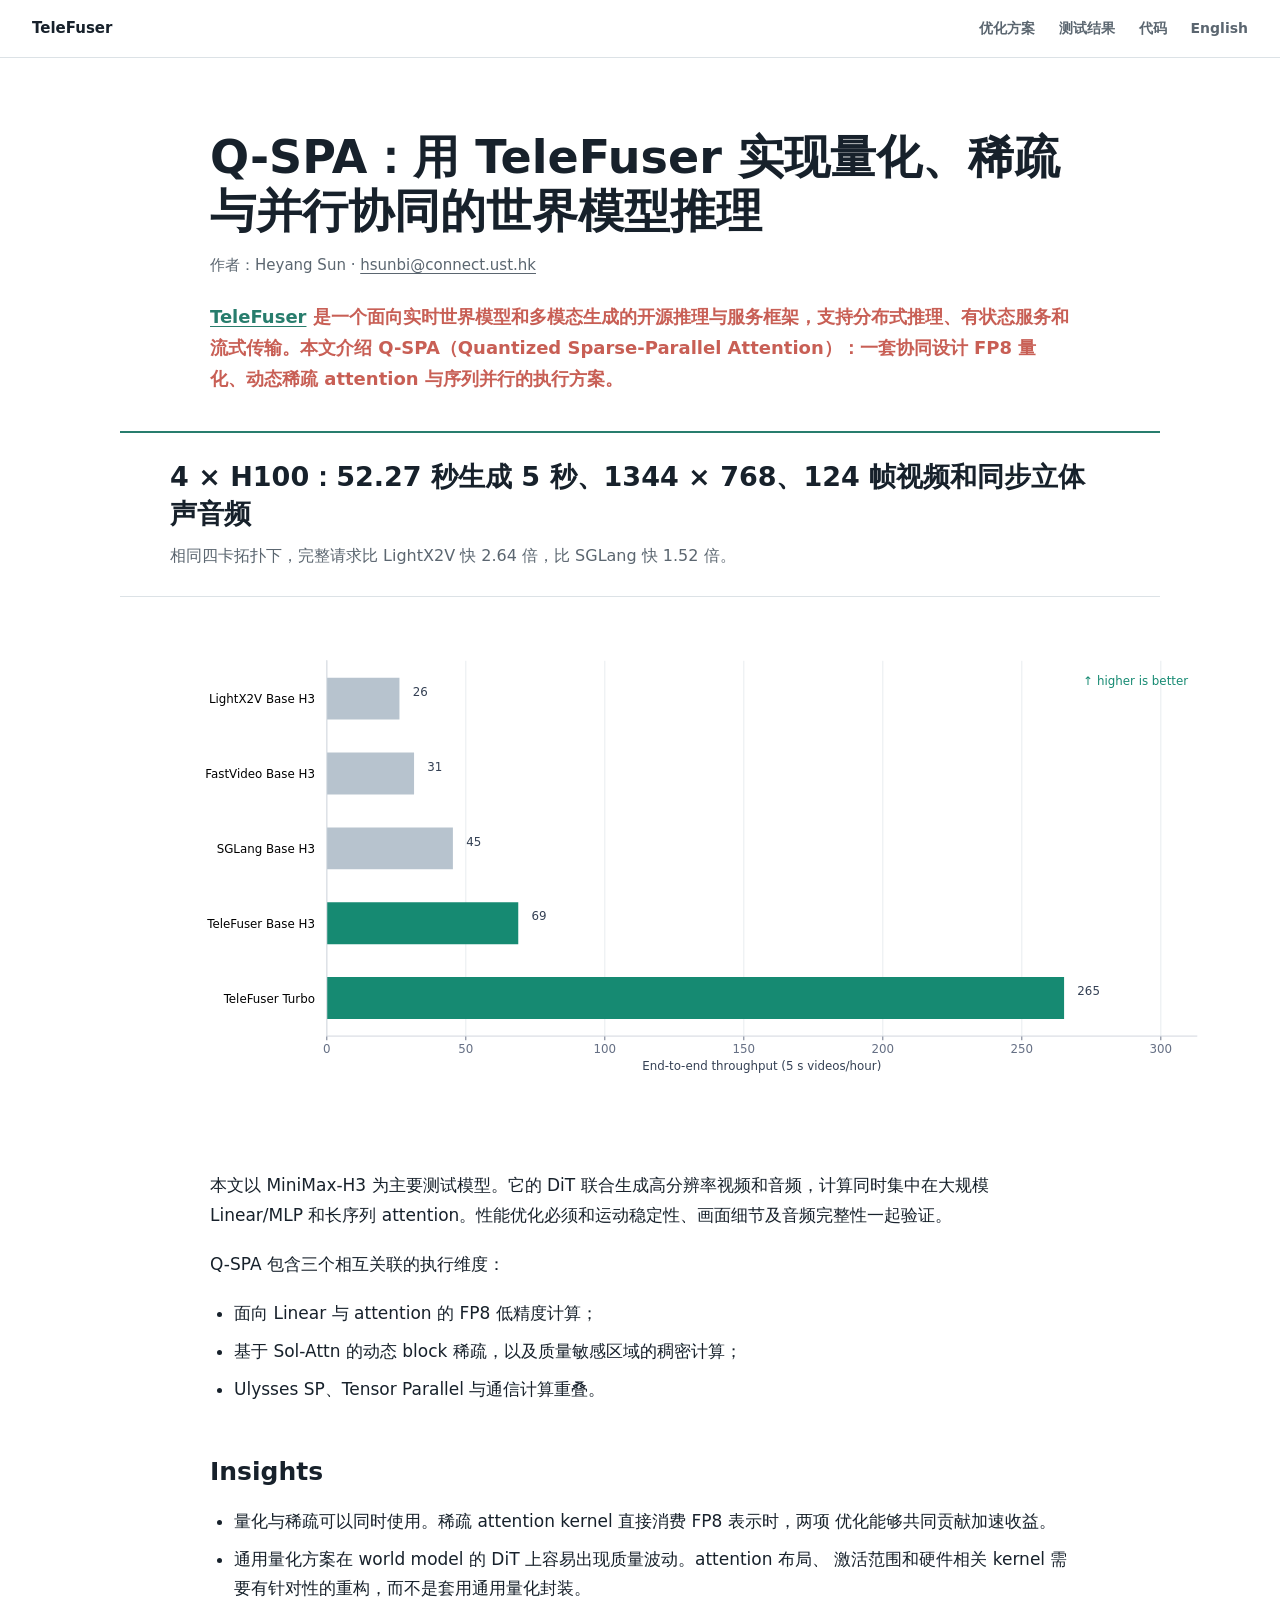
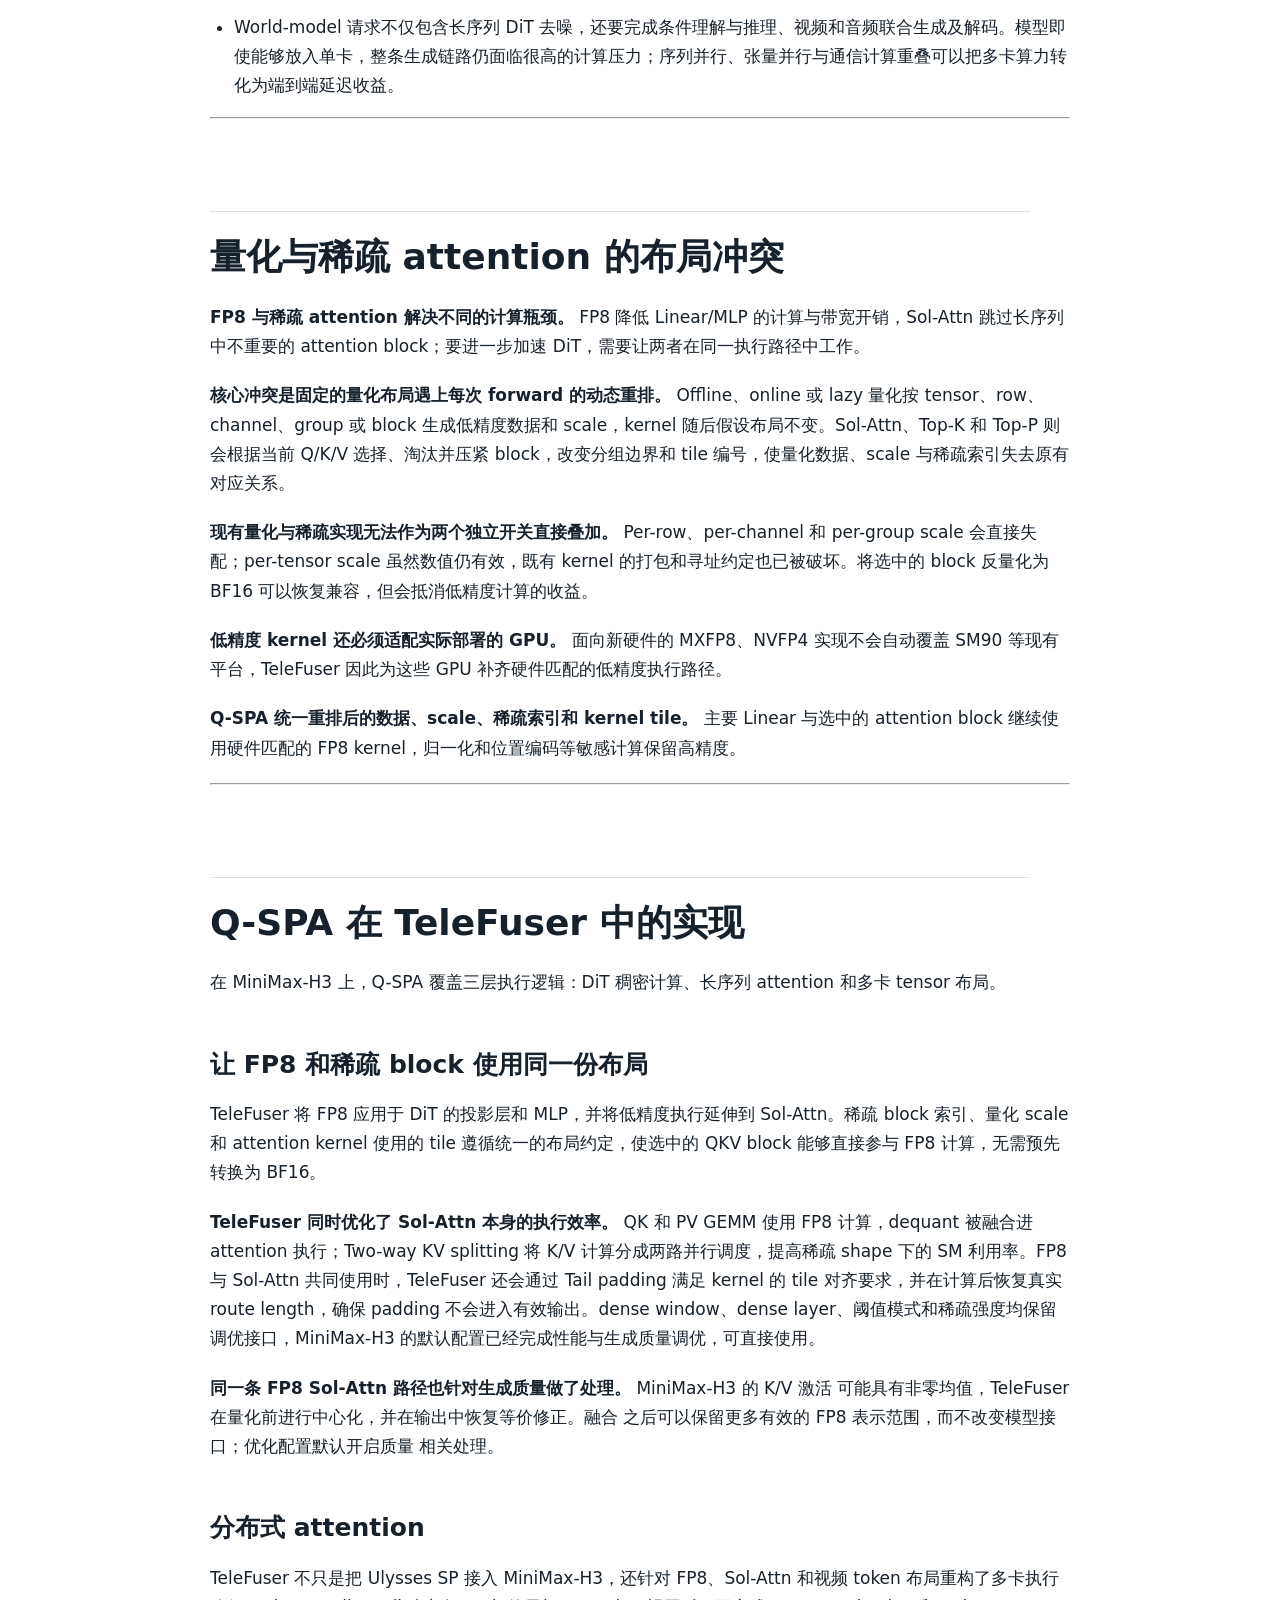
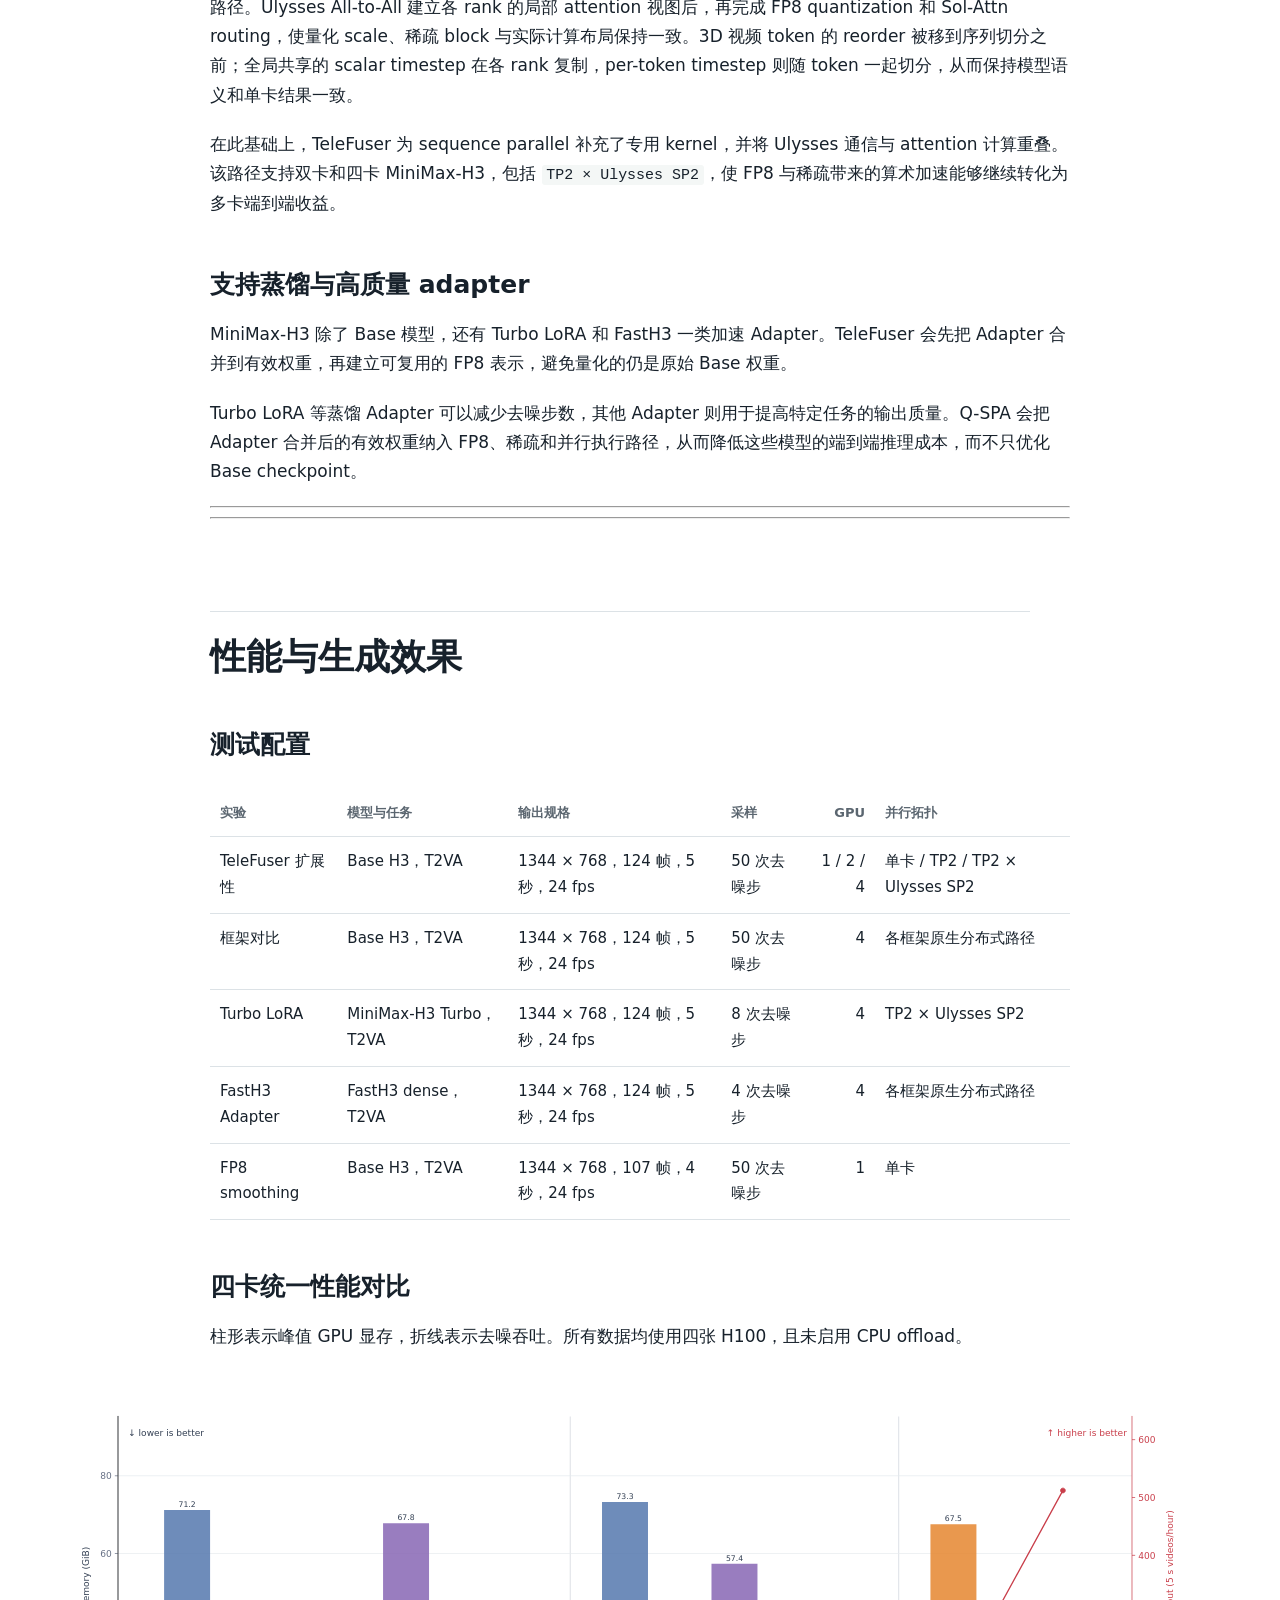
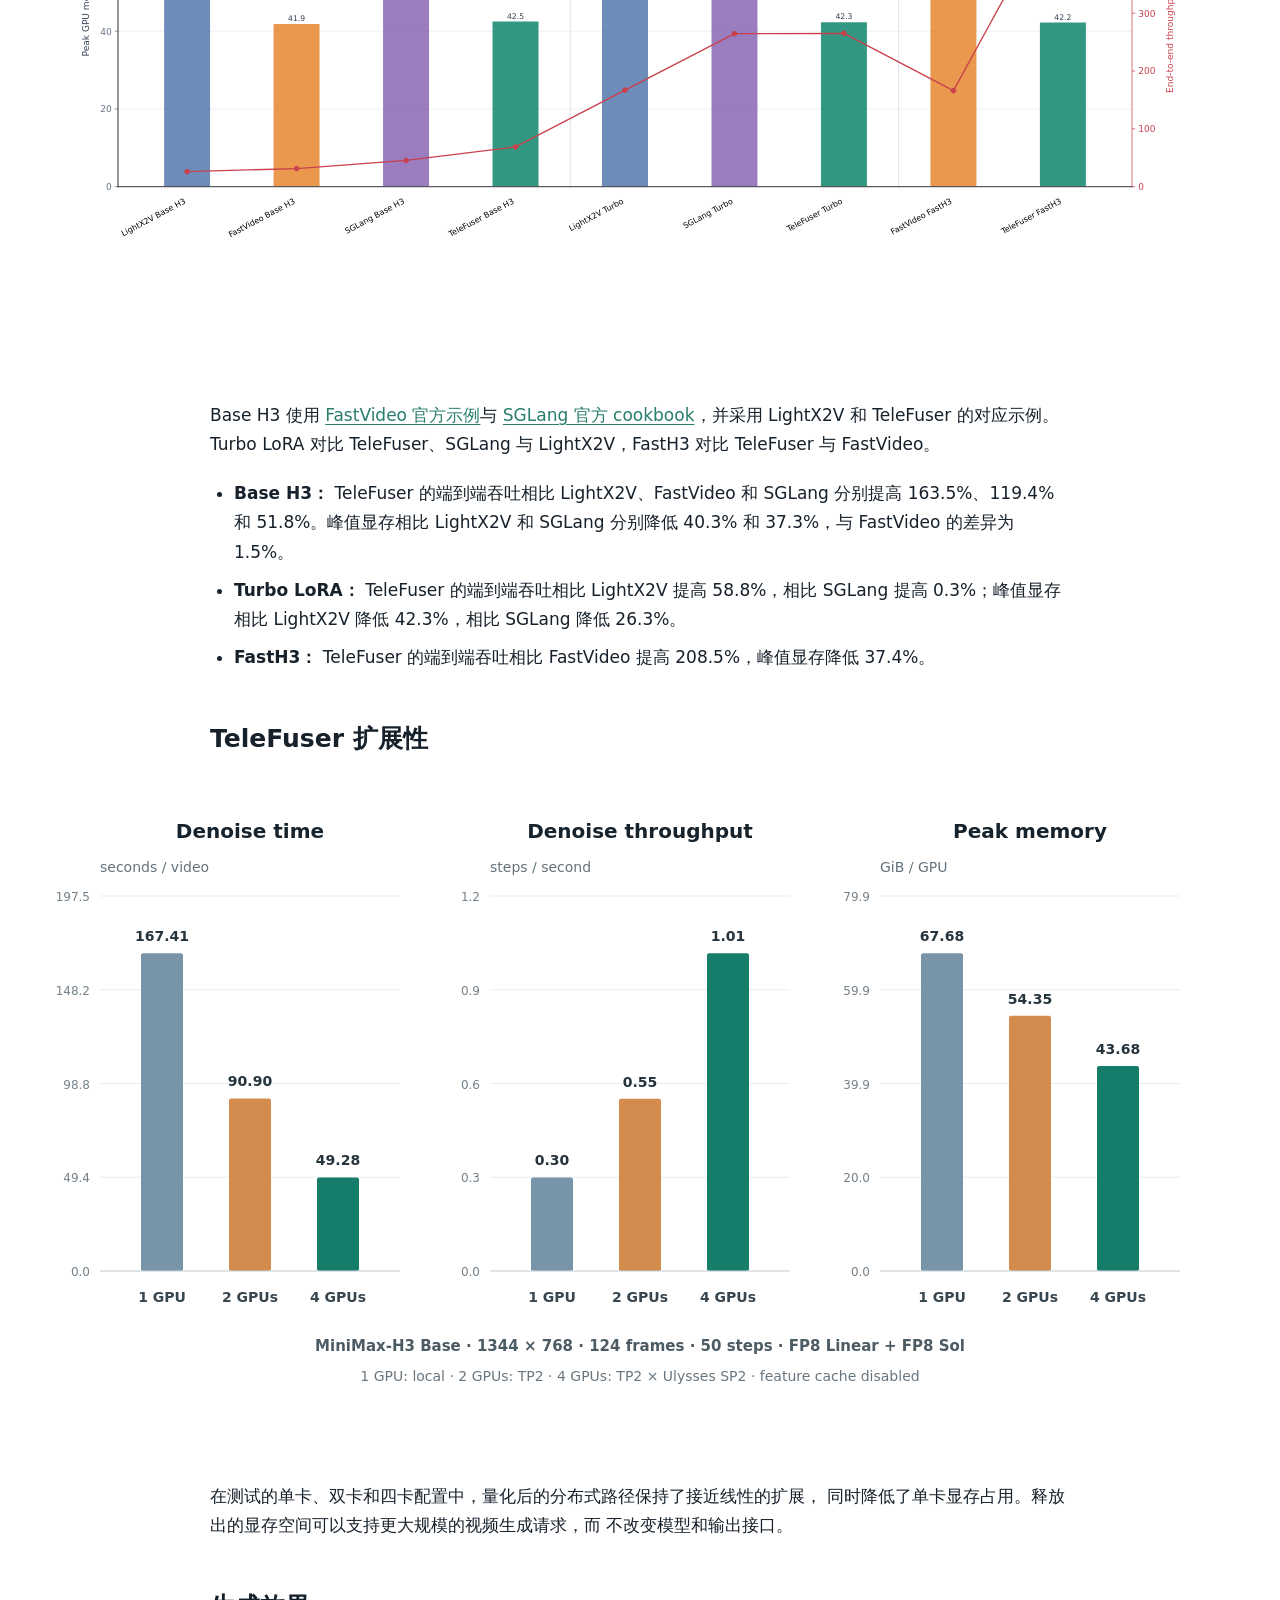
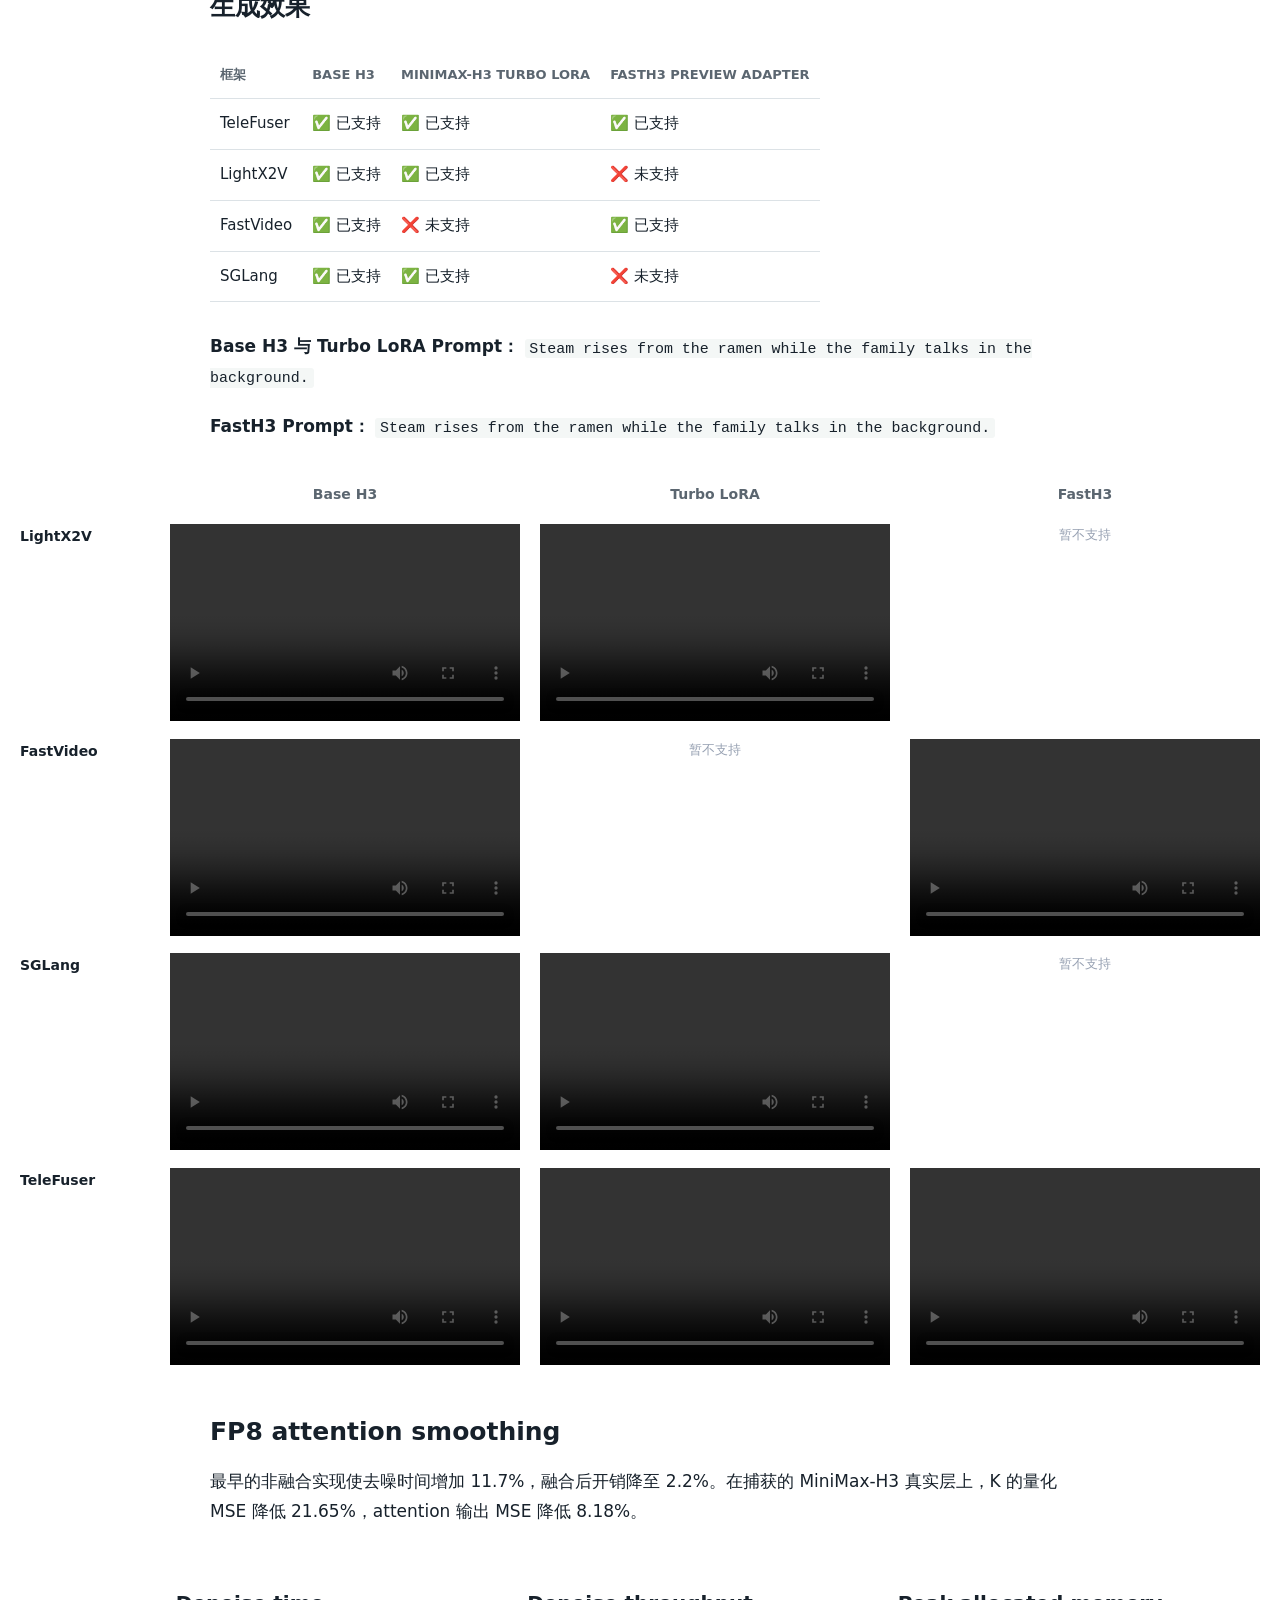
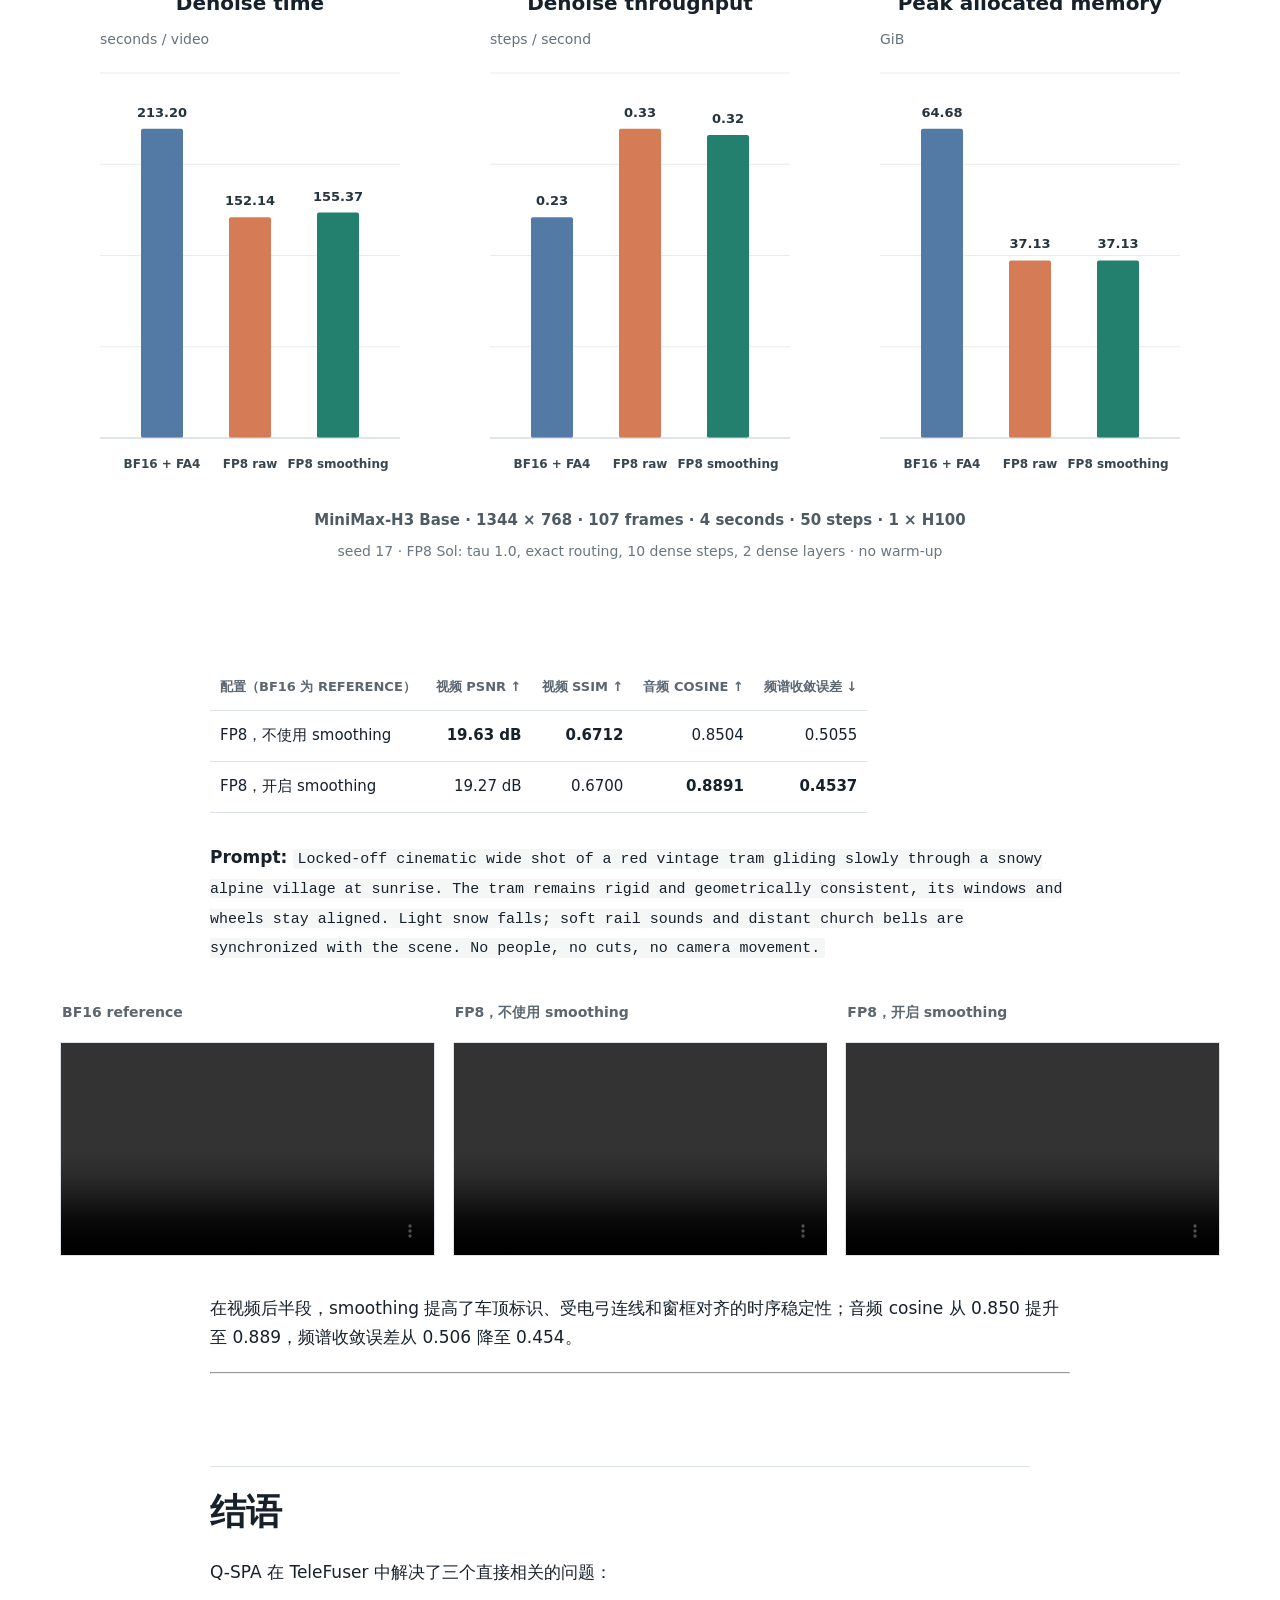
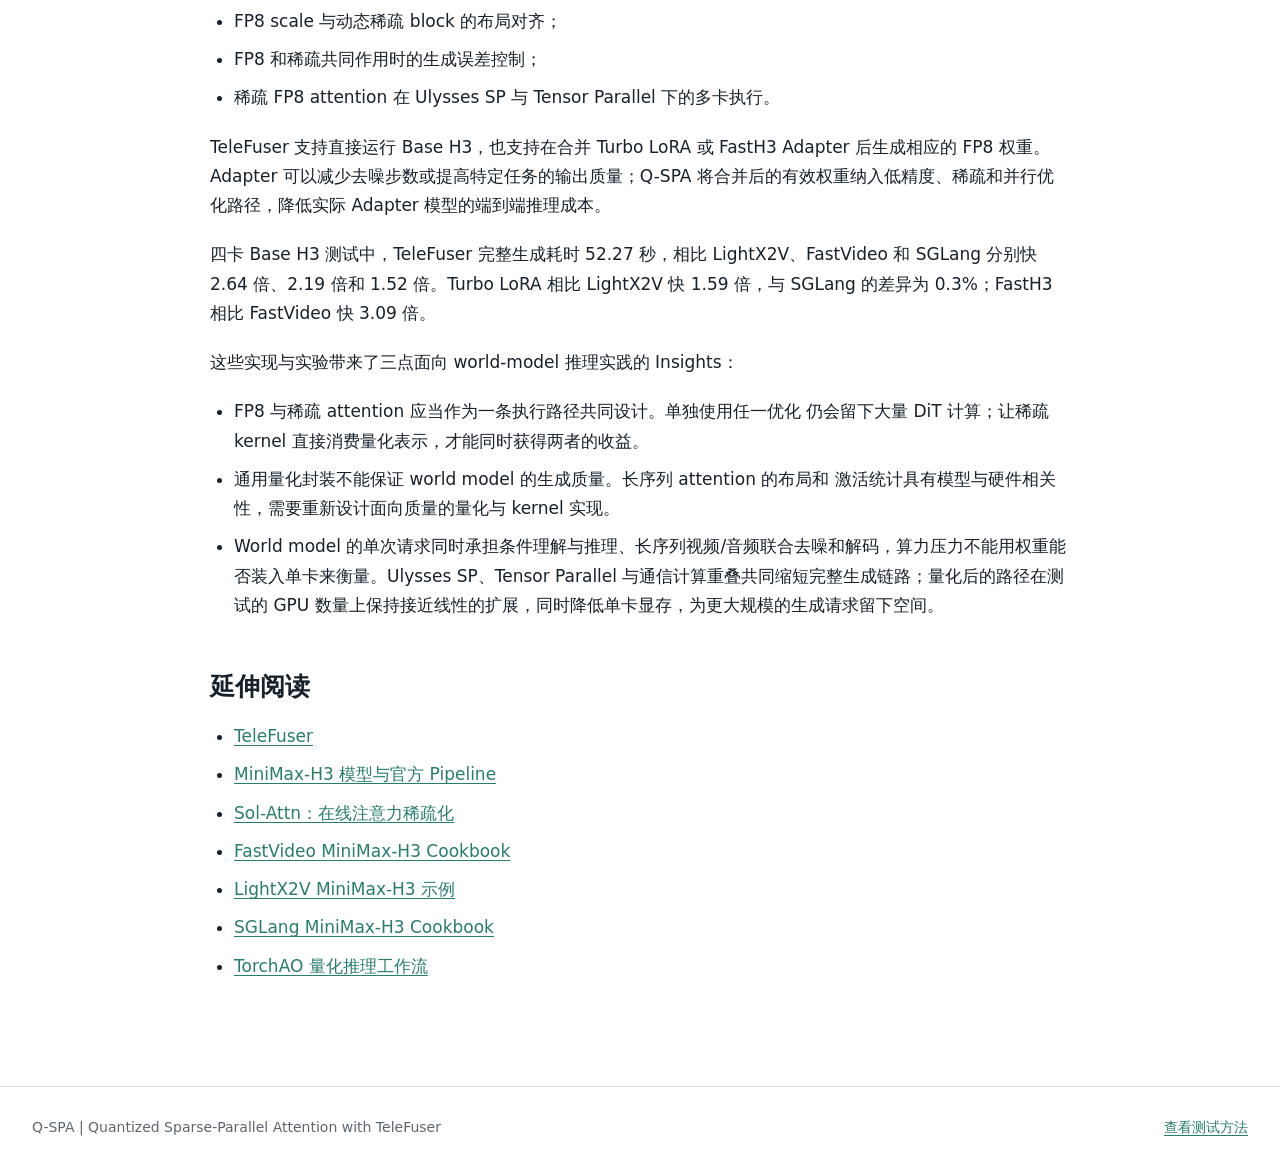
==== commit 6dd2d93a: "Refine charts and evaluation layout" ====
--- a/site/index.zh.html
+++ b/site/index.zh.html
@@ -28,7 +28,7 @@
   <span>相同四卡拓扑下，完整请求比 LightX2V 快 2.64 倍，比 SGLang 快 1.52 倍。</span>
 </div>
 
-<p><img alt="MiniMax-H3 四卡端到端生成吞吐" src="../sections/00-introduction/assets/four-gpu-throughput.svg"></p>
+<p><img class="hero-throughput" src="../sections/00-introduction/assets/four-gpu-throughput.svg" alt="MiniMax-H3 四卡端到端生成吞吐"></p>
 <p>本文以 MiniMax-H3 为主要测试模型。它的 DiT 联合生成高分辨率视频和音频，计算同时集中在大规模 Linear/MLP 和长序列 attention。性能优化必须和运动稳定性、画面细节及音频完整性一起验证。</p>
 <p>Q-SPA 包含三个相互关联的执行维度：</p>
 <ul>
@@ -44,7 +44,6 @@
   激活范围和硬件相关 kernel 需要有针对性的重构，而不是套用通用量化封装。</li>
 <li>World-model 请求不仅包含长序列 DiT 去噪，还要完成条件理解与推理、视频和音频联合生成及解码。模型即使能够放入单卡，整条生成链路仍面临很高的计算压力；序列并行、张量并行与通信计算重叠可以把多卡算力转化为端到端延迟收益。</li>
 </ul>
-<p>TeleFuser 的 Base H3 请求从 1 卡扩展到 2 卡和 4 卡，四卡去噪吞吐达到单卡的 <strong>3.40 倍</strong>。评测还包括 SGLang、LightX2V、FastVideo 以及 Turbo LoRA 和 FastH3 Adapter。</p>
 <hr>
 <h1 id="attention">量化与稀疏 attention 的布局冲突</h1>
 <p><strong>FP8 与稀疏 attention 解决不同的计算瓶颈。</strong> FP8 降低 Linear/MLP 的计算与带宽开销，Sol-Attn 跳过长序列中不重要的 attention block；要进一步加速 DiT，需要让两者在同一执行路径中工作。</p>
@@ -58,6 +57,10 @@
 <h2 id="fp8-block">让 FP8 和稀疏 block 使用同一份布局</h2>
 <p>TeleFuser 将 FP8 应用于 DiT 的投影层和 MLP，并将低精度执行延伸到 Sol-Attn。稀疏 block 索引、量化 scale 和 attention kernel 使用的 tile 遵循统一的布局约定，使选中的 QKV block 能够直接参与 FP8 计算，无需预先转换为 BF16。</p>
 <p><strong>TeleFuser 同时优化了 Sol-Attn 本身的执行效率。</strong> QK 和 PV GEMM 使用 FP8 计算，dequant 被融合进 attention 执行；Two-way KV splitting 将 K/V 计算分成两路并行调度，提高稀疏 shape 下的 SM 利用率。FP8 与 Sol-Attn 共同使用时，TeleFuser 还会通过 Tail padding 满足 kernel 的 tile 对齐要求，并在计算后恢复真实 route length，确保 padding 不会进入有效输出。dense window、dense layer、阈值模式和稀疏强度均保留调优接口，MiniMax-H3 的默认配置已经完成性能与生成质量调优，可直接使用。</p>
+<p><strong>同一条 FP8 Sol-Attn 路径也针对生成质量做了处理。</strong> MiniMax-H3 的 K/V 激活
+可能具有非零均值，TeleFuser 在量化前进行中心化，并在输出中恢复等价修正。融合
+之后可以保留更多有效的 FP8 表示范围，而不改变模型接口；优化配置默认开启质量
+相关处理。</p>
 <h2 id="attention_1">分布式 attention</h2>
 <p>TeleFuser 不只是把 Ulysses SP 接入 MiniMax-H3，还针对 FP8、Sol-Attn 和视频 token 布局重构了多卡执行路径。Ulysses All-to-All 建立各 rank 的局部 attention 视图后，再完成 FP8 quantization 和 Sol-Attn routing，使量化 scale、稀疏 block 与实际计算布局保持一致。3D 视频 token 的 reorder 被移到序列切分之前；全局共享的 scalar timestep 在各 rank 复制，per-token timestep 则随 token 一起切分，从而保持模型语义和单卡结果一致。</p>
 <p>在此基础上，TeleFuser 为 sequence parallel 补充了专用 kernel，并将 Ulysses 通信与 attention 计算重叠。该路径支持双卡和四卡 MiniMax-H3，包括 <code>TP2 × Ulysses SP2</code>，使 FP8 与稀疏带来的算术加速能够继续转化为多卡端到端收益。</p>
@@ -65,10 +68,6 @@
 <p>MiniMax-H3 除了 Base 模型，还有 Turbo LoRA 和 FastH3 一类加速 Adapter。TeleFuser 会先把 Adapter 合并到有效权重，再建立可复用的 FP8 表示，避免量化的仍是原始 Base 权重。</p>
 <p>Turbo LoRA 等蒸馏 Adapter 可以减少去噪步数，其他 Adapter 则用于提高特定任务的输出质量。Q-SPA 会把 Adapter 合并后的有效权重纳入 FP8、稀疏和并行执行路径，从而降低这些模型的端到端推理成本，而不只优化 Base checkpoint。</p>
 <hr>
-<h1 id="fp8">面向生成质量的 FP8</h1>
-<p>Diffusion 的每一步输出都会成为下一步输入，局部 FP8 误差可能沿去噪过程累积。因此，TeleFuser 将 attention smoothing 直接纳入 FP8 执行路径，而不是作为独立的后处理步骤。</p>
-<p>MiniMax-H3 的层级 profile 显示，部分 K/V tensor 的均值明显偏离零点。TeleFuser 在 FP8 attention 前中心化 K/V，并在输出中恢复等价偏移。这种针对 attention 分布设计的非对称量化处理，可以更充分地利用 FP8 动态范围，同时保持模型接口不变。</p>
-<p>中心化与输出修正已经融合进 FP8 Sol-Attn，并在优化配置中默认开启。相关端到端质量与性能数据放在主体性能评测之后。</p>
 <hr>
 <h1 id="results">性能与生成效果</h1>
 <h2 id="_1">测试配置</h2>
@@ -126,9 +125,6 @@
 </tr>
 </tbody>
 </table>
-<h2 id="telefuser">TeleFuser 扩展性</h2>
-<p><img alt="TeleFuser Base H3 扩展性" src="../sections/04-evaluation/assets/base-scaling.svg"></p>
-<p>Base H3 从单卡扩展到四卡后，去噪吞吐达到单卡的 <strong>3.40 倍</strong>。该路径将 Tensor Parallel、Ulysses Sequence Parallel 与通信计算重叠结合起来。</p>
 <h2 id="_2">四卡统一性能对比</h2>
 <p>柱形表示峰值 GPU 显存，折线表示去噪吞吐。所有数据均使用四张 H100，且未启用 CPU offload。</p>
 <p><img alt="MiniMax-H3 Base 与 Adapter 性能对比" src="../sections/04-evaluation/assets/all-workloads-performance.svg"></p>
@@ -138,6 +134,11 @@
 <li><strong>Turbo LoRA：</strong> TeleFuser 的端到端吞吐相比 LightX2V 提高 58.8%，相比 SGLang 提高 0.3%；峰值显存相比 LightX2V 降低 42.3%，相比 SGLang 降低 26.3%。</li>
 <li><strong>FastH3：</strong> TeleFuser 的端到端吞吐相比 FastVideo 提高 208.5%，峰值显存降低 37.4%。</li>
 </ul>
+<h2 id="telefuser">TeleFuser 扩展性</h2>
+<p><img alt="TeleFuser Base H3 扩展性" src="../sections/04-evaluation/assets/base-scaling.svg"></p>
+<p>在测试的单卡、双卡和四卡配置中，量化后的分布式路径保持了接近线性的扩展，
+同时降低了单卡显存占用。释放出的显存空间可以支持更大规模的视频生成请求，而
+不改变模型和输出接口。</p>
 <h2 id="_3">生成效果</h2>
 <table>
 <thead>
@@ -258,7 +259,7 @@
   仍会留下大量 DiT 计算；让稀疏 kernel 直接消费量化表示，才能同时获得两者的收益。</li>
 <li>通用量化封装不能保证 world model 的生成质量。长序列 attention 的布局和
   激活统计具有模型与硬件相关性，需要重新设计面向质量的量化与 kernel 实现。</li>
-<li>World model 的单次请求同时承担条件理解与推理、长序列视频/音频联合去噪和解码，算力压力不能用权重能否装入单卡来衡量。Ulysses SP、Tensor Parallel 与通信计算重叠共同缩短完整生成链路；MiniMax-H3 的去噪时间从单卡的 167.41 秒降至两卡的 90.90 秒和四卡的 49.28 秒，四卡吞吐达到单卡的 3.40 倍。</li>
+<li>World model 的单次请求同时承担条件理解与推理、长序列视频/音频联合去噪和解码，算力压力不能用权重能否装入单卡来衡量。Ulysses SP、Tensor Parallel 与通信计算重叠共同缩短完整生成链路；量化后的路径在测试的 GPU 数量上保持接近线性的扩展，同时降低单卡显存，为更大规模的生成请求留下空间。</li>
 </ul>
 <h2 id="_5">延伸阅读</h2>
 <ul>
--- a/site/styles.css
+++ b/site/styles.css
@@ -210,6 +210,11 @@
   transform: translateX(-50%);
 }
 
+.hero-throughput {
+  width: min(1160px, calc(100vw - 40px));
+  margin: 34px 50% 46px;
+}
+
 table {
   display: block;
   width: 100%;
@@ -257,11 +262,12 @@
 
 .video-matrix {
   display: grid;
-  width: min(1240px, calc(100vw - 40px));
+  width: min(1380px, calc(100vw - 40px));
+  min-width: 1040px;
   margin: 40px 50%;
-  grid-template-columns: 110px repeat(3, minmax(0, 1fr));
-  gap: 22px 16px;
-  align-items: center;
+  grid-template-columns: 130px repeat(3, minmax(260px, 1fr));
+  gap: 18px 20px;
+  align-items: start;
   transform: translateX(-50%);
 }
 
@@ -280,12 +286,13 @@
 
 .video-matrix figure {
   margin: 0;
+  min-width: 0;
 }
 
 .video-matrix video {
   display: block;
   width: 100%;
-  aspect-ratio: 7 / 4;
+  aspect-ratio: 16 / 9;
   border: 0;
   background: #000000;
 }
@@ -405,6 +412,10 @@
     width: calc(100vw - 24px);
   }
 
+  .hero-throughput {
+    width: calc(100vw - 24px);
+  }
+
   .hero-result {
     width: calc(100vw - 24px);
     padding: 22px 6px;
@@ -422,6 +433,7 @@
 
   .video-matrix {
     width: calc(100vw - 24px);
+    min-width: 0;
     grid-template-columns: 82px repeat(3, minmax(210px, 1fr));
     overflow-x: auto;
   }
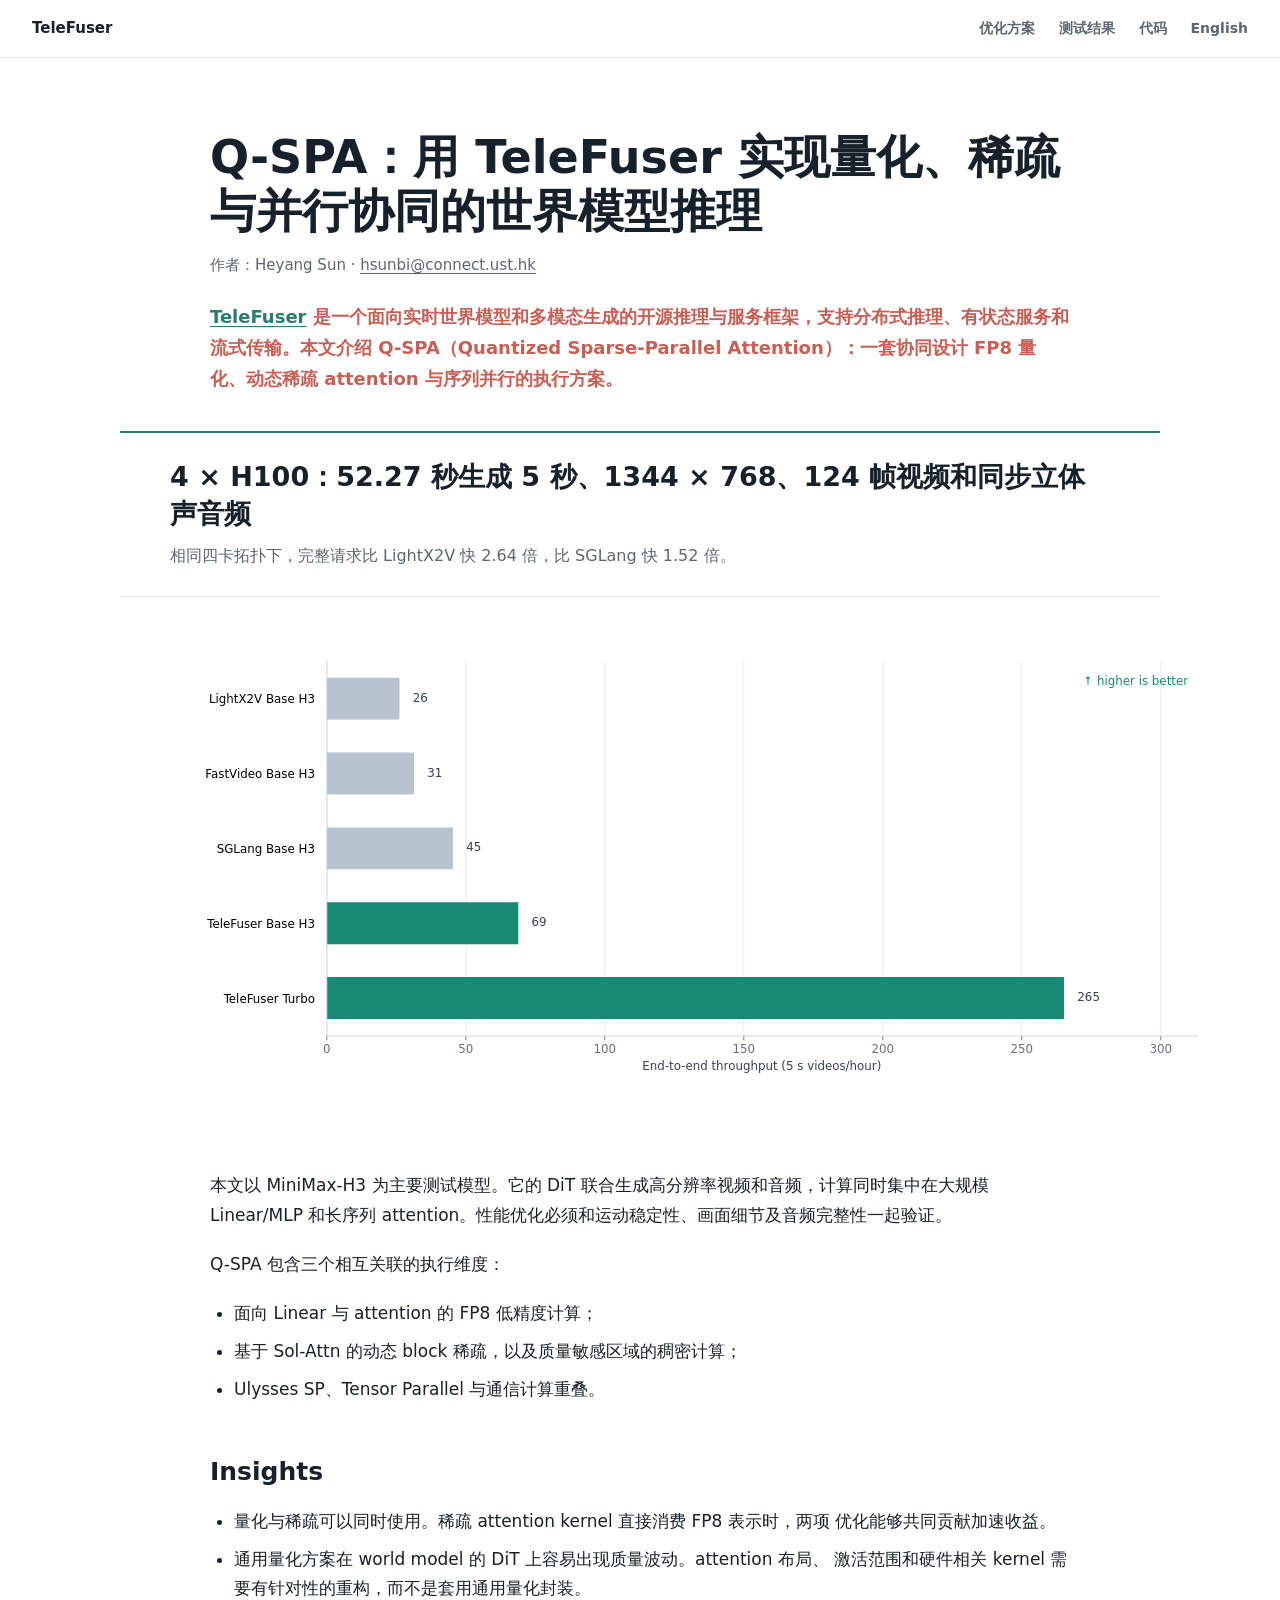
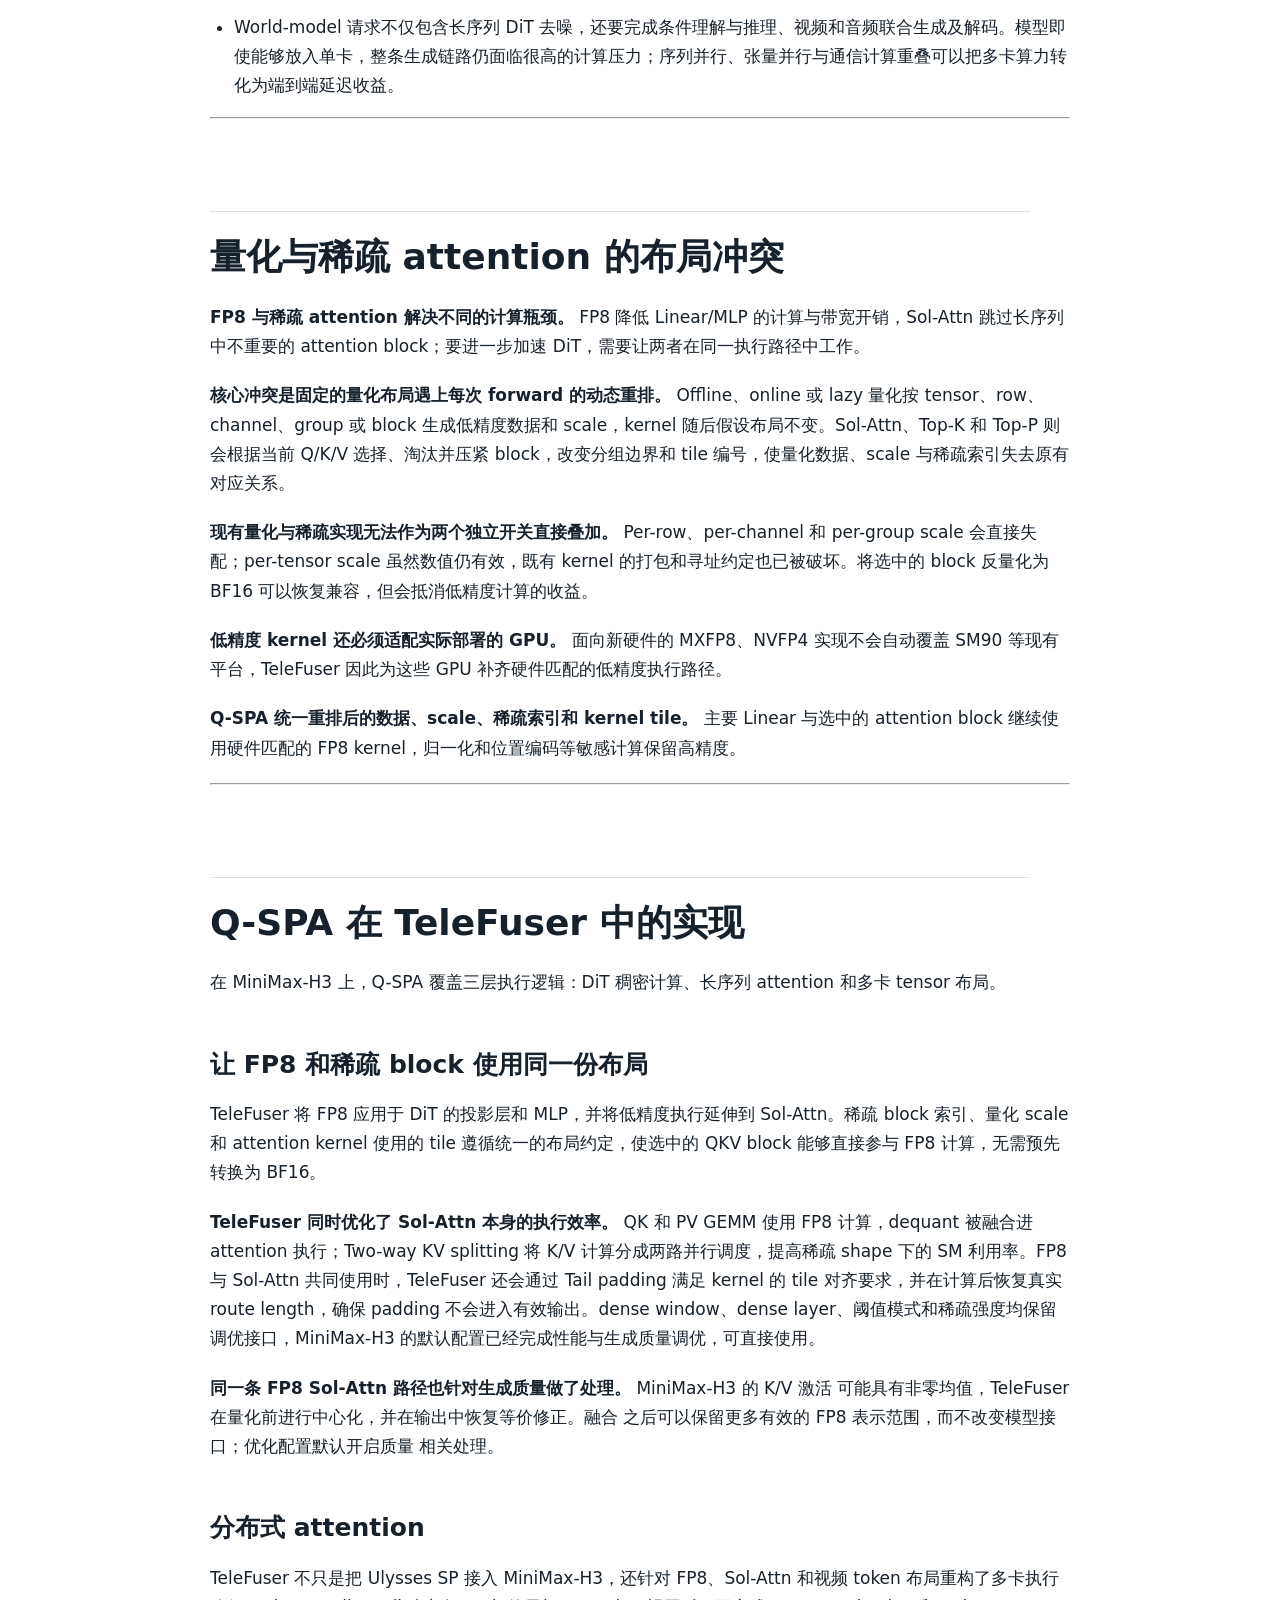
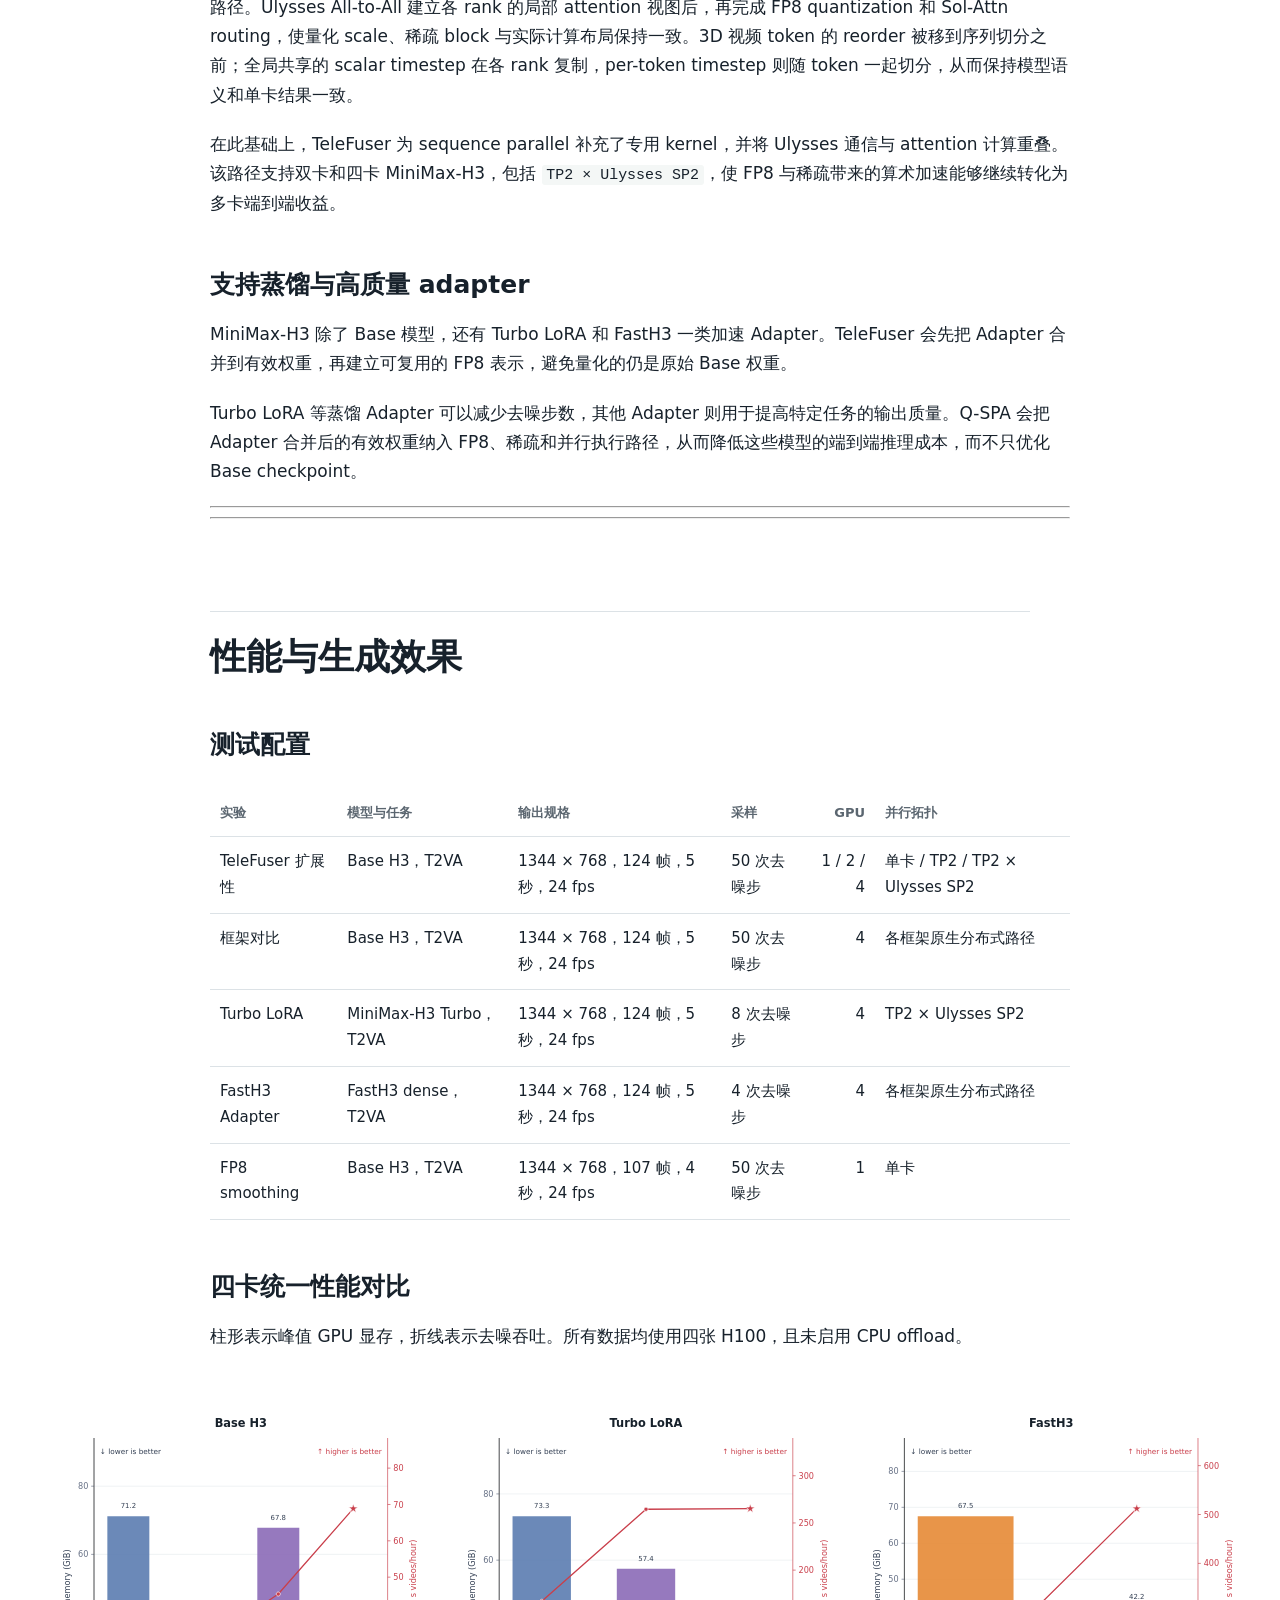
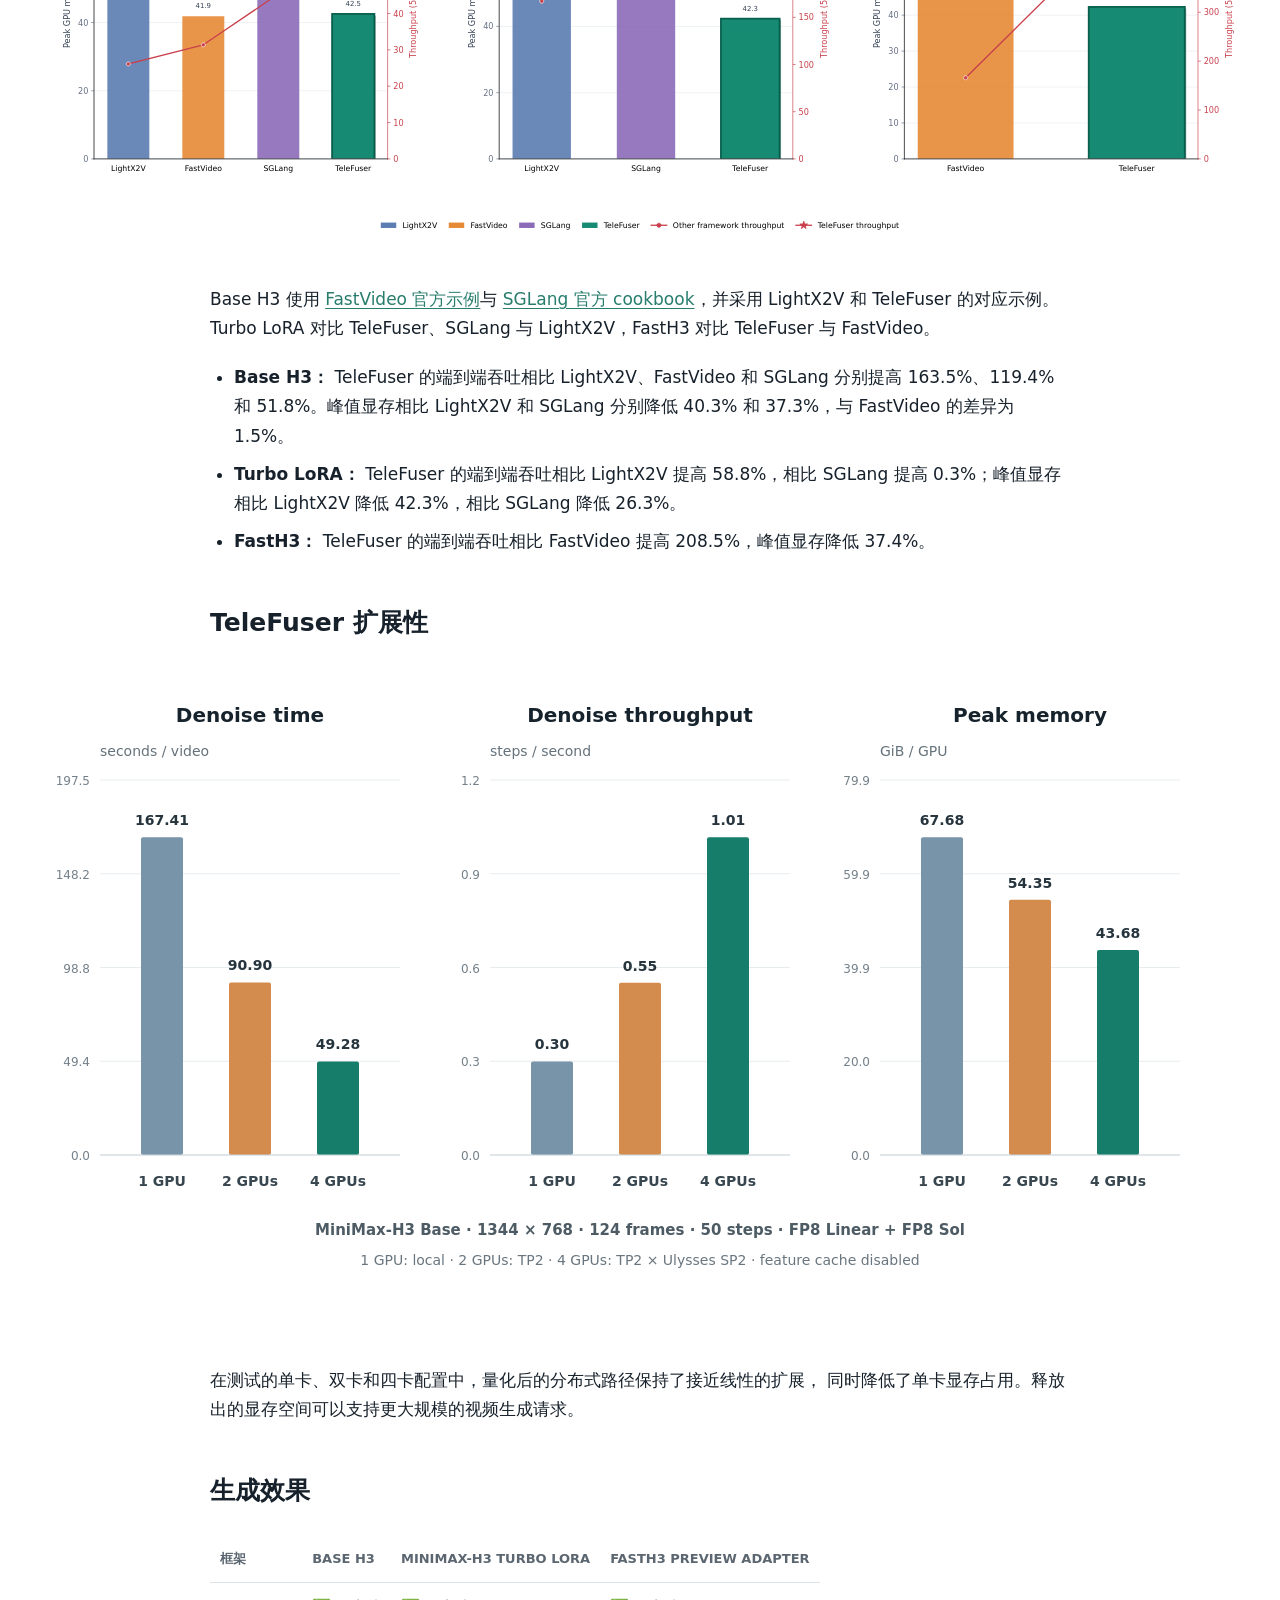
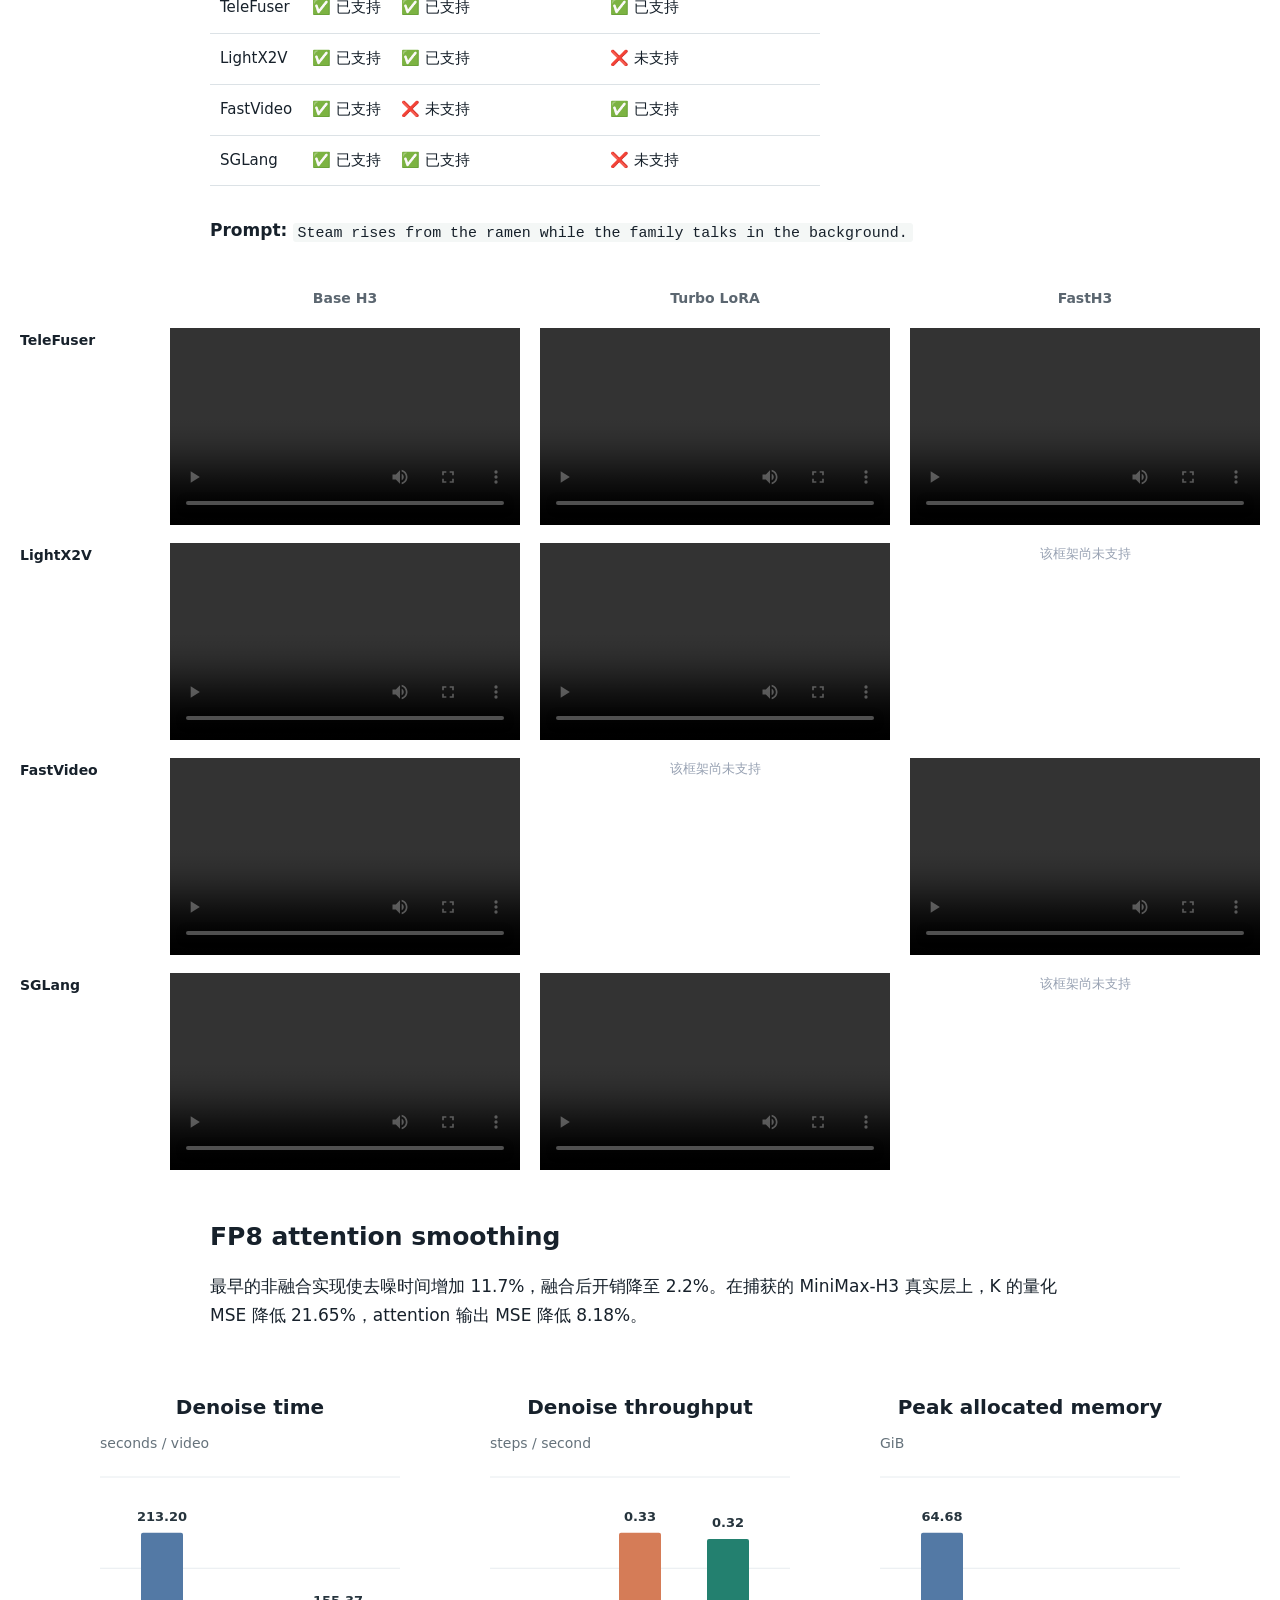
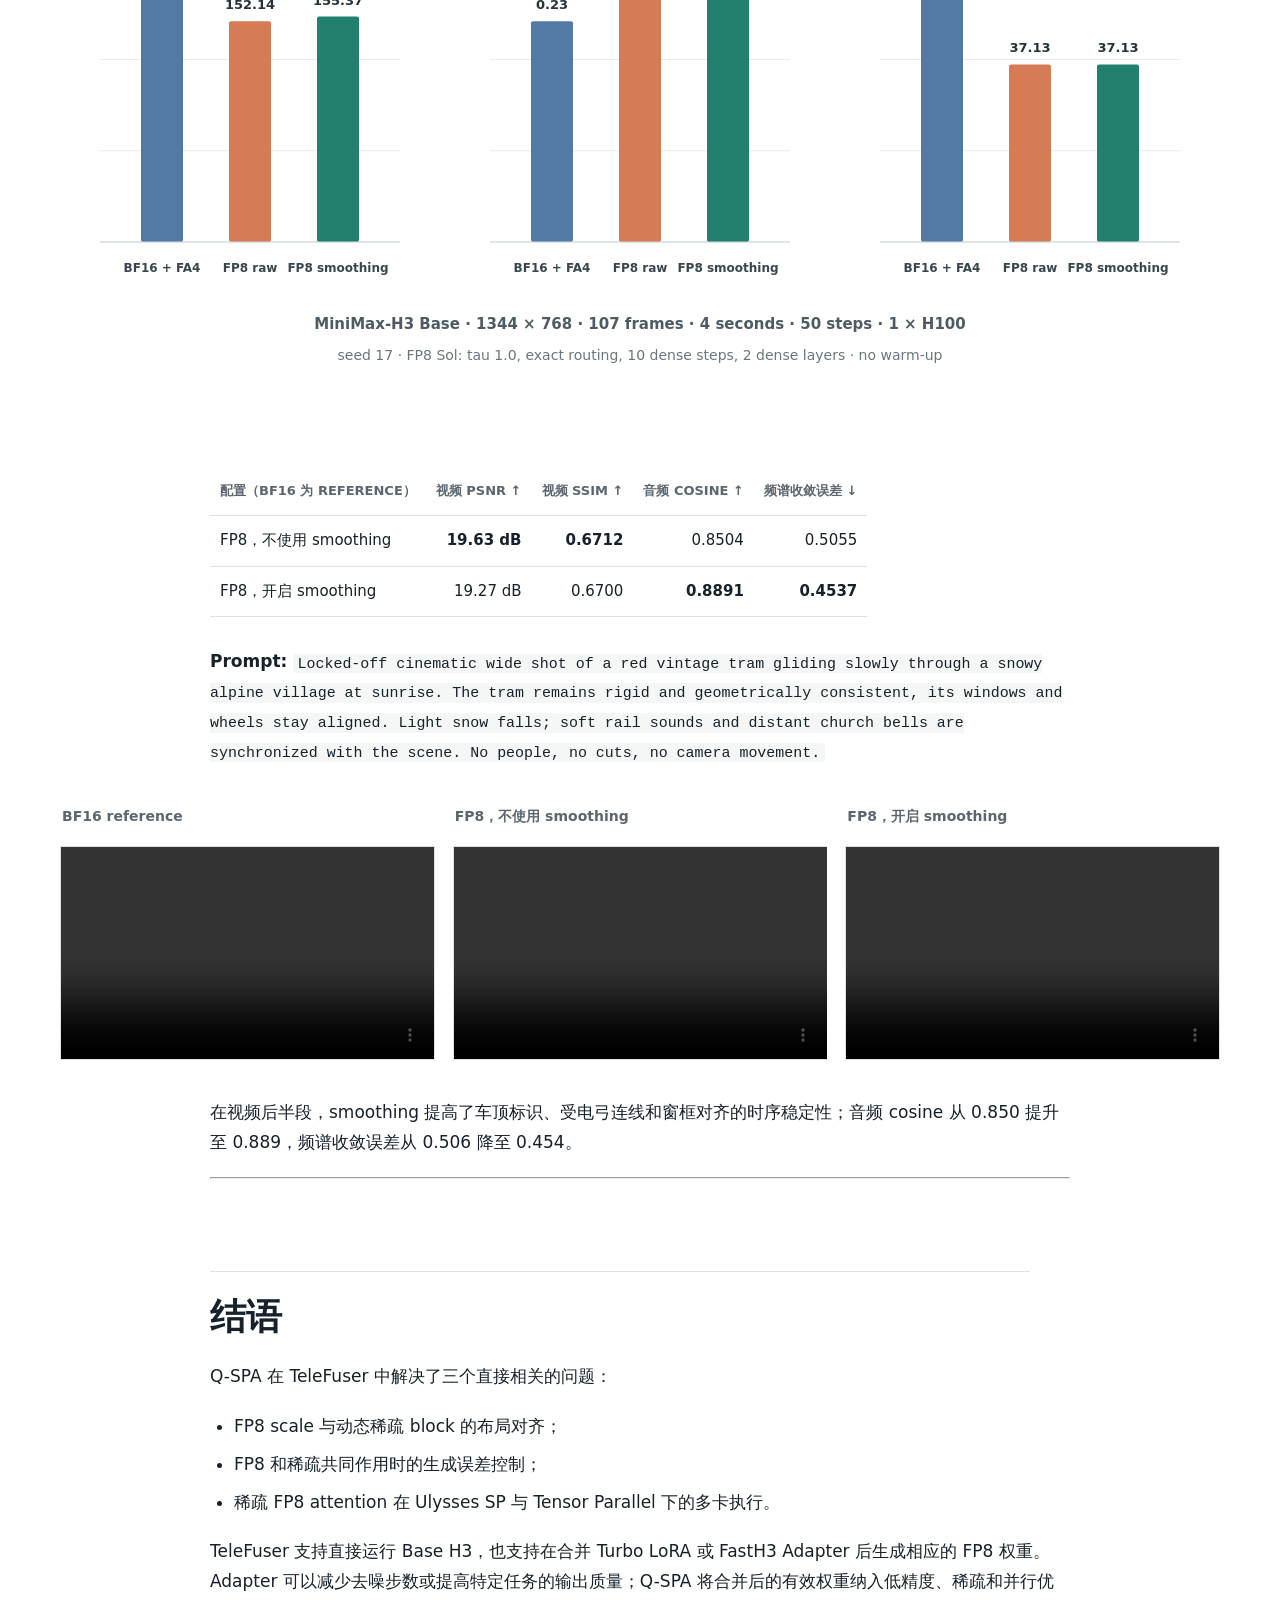
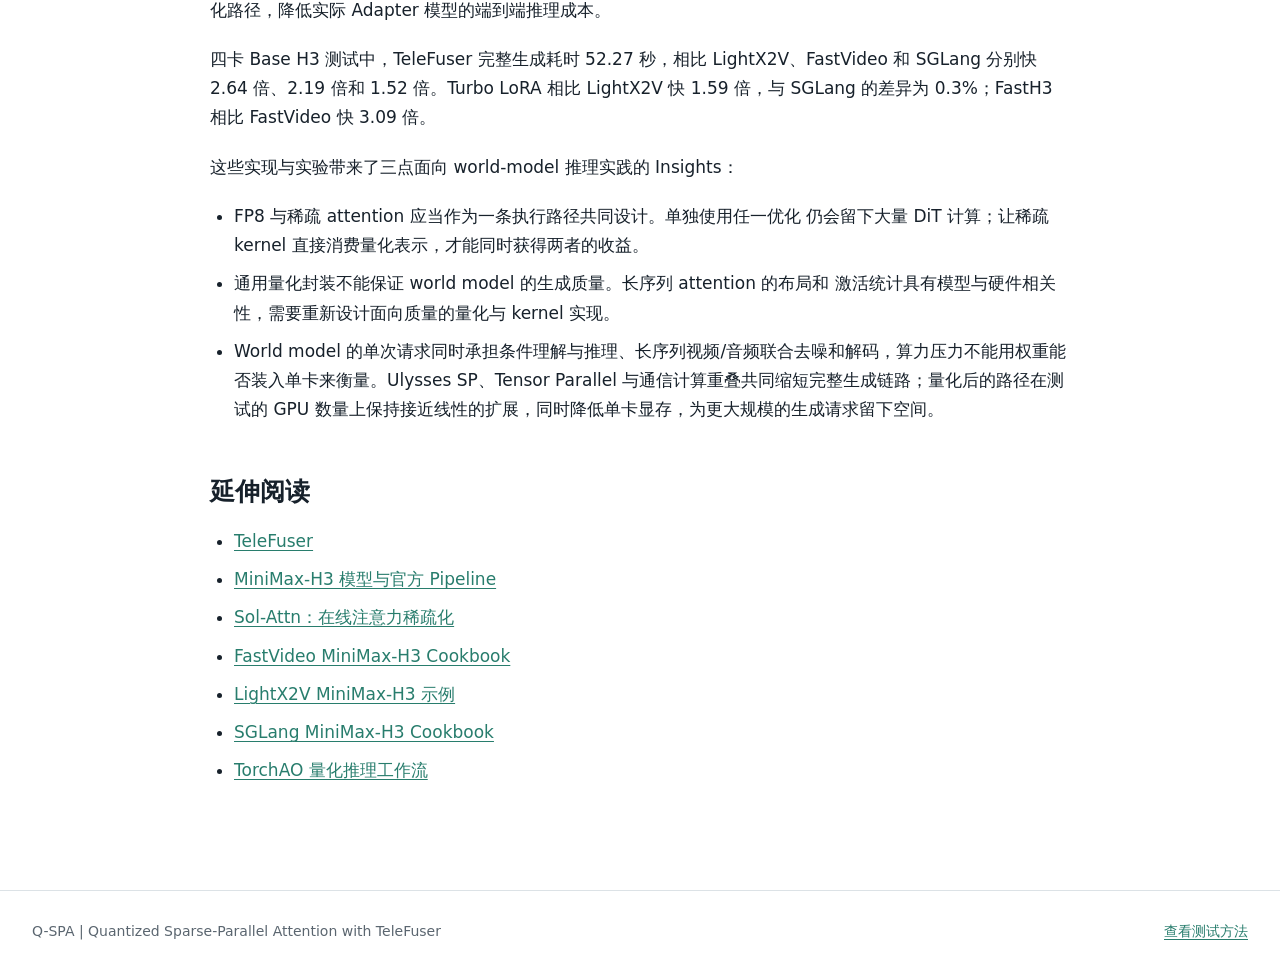
==== commit f752b64c: "Refine workload charts and output matrix" ====
--- a/site/index.zh.html
+++ b/site/index.zh.html
@@ -137,8 +137,7 @@
 <h2 id="telefuser">TeleFuser 扩展性</h2>
 <p><img alt="TeleFuser Base H3 扩展性" src="../sections/04-evaluation/assets/base-scaling.svg"></p>
 <p>在测试的单卡、双卡和四卡配置中，量化后的分布式路径保持了接近线性的扩展，
-同时降低了单卡显存占用。释放出的显存空间可以支持更大规模的视频生成请求，而
-不改变模型和输出接口。</p>
+同时降低了单卡显存占用。释放出的显存空间可以支持更大规模的视频生成请求。</p>
 <h2 id="_3">生成效果</h2>
 <table>
 <thead>
@@ -176,33 +175,32 @@
 </tr>
 </tbody>
 </table>
-<p><strong>Base H3 与 Turbo LoRA Prompt：</strong> <code>Steam rises from the ramen while the family talks in the background.</code></p>
-<p><strong>FastH3 Prompt：</strong> <code>Steam rises from the ramen while the family talks in the background.</code></p>
+<p><strong>Prompt:</strong> <code>Steam rises from the ramen while the family talks in the background.</code></p>
 <div class="video-matrix">
   <div></div>
   <div class="video-matrix-heading">Base H3</div>
   <div class="video-matrix-heading">Turbo LoRA</div>
   <div class="video-matrix-heading">FastH3</div>
 
-  <div class="video-matrix-label">LightX2V</div>
-  <figure><video controls playsinline preload="metadata" src="../sections/04-evaluation/assets/lightx2v-base-h3.mp4" data-result-slot="lightx2v-base-h3"></video></figure>
-  <figure><video controls playsinline preload="metadata" src="../sections/04-evaluation/assets/turbo-lightx2v.mp4" data-result-slot="turbo-lightx2v"></video></figure>
-  <div class="video-matrix-empty">暂不支持</div>
-
-  <div class="video-matrix-label">FastVideo</div>
-  <figure><video controls playsinline preload="metadata" src="../sections/04-evaluation/assets/fastvideo-base-h3.mp4" data-result-slot="fastvideo-base-h3"></video></figure>
-  <div class="video-matrix-empty">暂不支持</div>
-  <figure><video controls playsinline preload="metadata" src="../sections/04-evaluation/assets/fastvideo-primary.mp4" data-result-slot="fastvideo-primary"></video></figure>
-
-  <div class="video-matrix-label">SGLang</div>
-  <figure><video controls playsinline preload="metadata" src="../sections/04-evaluation/assets/sglang-base-h3.mp4" data-result-slot="sglang-base-h3"></video></figure>
-  <figure><video controls playsinline preload="metadata" src="../sections/04-evaluation/assets/turbo-sglang.mp4" data-result-slot="turbo-sglang"></video></figure>
-  <div class="video-matrix-empty">暂不支持</div>
-
   <div class="video-matrix-label">TeleFuser</div>
   <figure><video controls playsinline preload="metadata" src="../sections/04-evaluation/assets/telefuser-base-h3.mp4" data-result-slot="telefuser-base-h3"></video></figure>
   <figure><video controls playsinline preload="metadata" src="../sections/04-evaluation/assets/turbo-telefuser.mp4" data-result-slot="turbo-telefuser"></video></figure>
   <figure><video controls playsinline preload="metadata" src="../sections/04-evaluation/assets/telefuser-primary.mp4" data-result-slot="telefuser-primary"></video></figure>
+
+  <div class="video-matrix-label">LightX2V</div>
+  <figure><video controls playsinline preload="metadata" src="../sections/04-evaluation/assets/lightx2v-base-h3.mp4" data-result-slot="lightx2v-base-h3"></video></figure>
+  <figure><video controls playsinline preload="metadata" src="../sections/04-evaluation/assets/turbo-lightx2v.mp4" data-result-slot="turbo-lightx2v"></video></figure>
+  <div class="video-matrix-empty">该框架尚未支持</div>
+
+  <div class="video-matrix-label">FastVideo</div>
+  <figure><video controls playsinline preload="metadata" src="../sections/04-evaluation/assets/fastvideo-base-h3.mp4" data-result-slot="fastvideo-base-h3"></video></figure>
+  <div class="video-matrix-empty">该框架尚未支持</div>
+  <figure><video controls playsinline preload="metadata" src="../sections/04-evaluation/assets/fastvideo-primary.mp4" data-result-slot="fastvideo-primary"></video></figure>
+
+  <div class="video-matrix-label">SGLang</div>
+  <figure><video controls playsinline preload="metadata" src="../sections/04-evaluation/assets/sglang-base-h3.mp4" data-result-slot="sglang-base-h3"></video></figure>
+  <figure><video controls playsinline preload="metadata" src="../sections/04-evaluation/assets/turbo-sglang.mp4" data-result-slot="turbo-sglang"></video></figure>
+  <div class="video-matrix-empty">该框架尚未支持</div>
 </div>
 
 <h2 id="fp8-attention-smoothing">FP8 attention smoothing</h2>
--- a/site/styles.css
+++ b/site/styles.css
@@ -238,6 +238,13 @@
   text-transform: uppercase;
 }
 
+article h2#fp8-attention-smoothing + table {
+  display: table;
+  width: auto;
+  min-width: 680px;
+  margin: 30px auto;
+}
+
 .video-pair,
 .video-grid {
   display: grid;
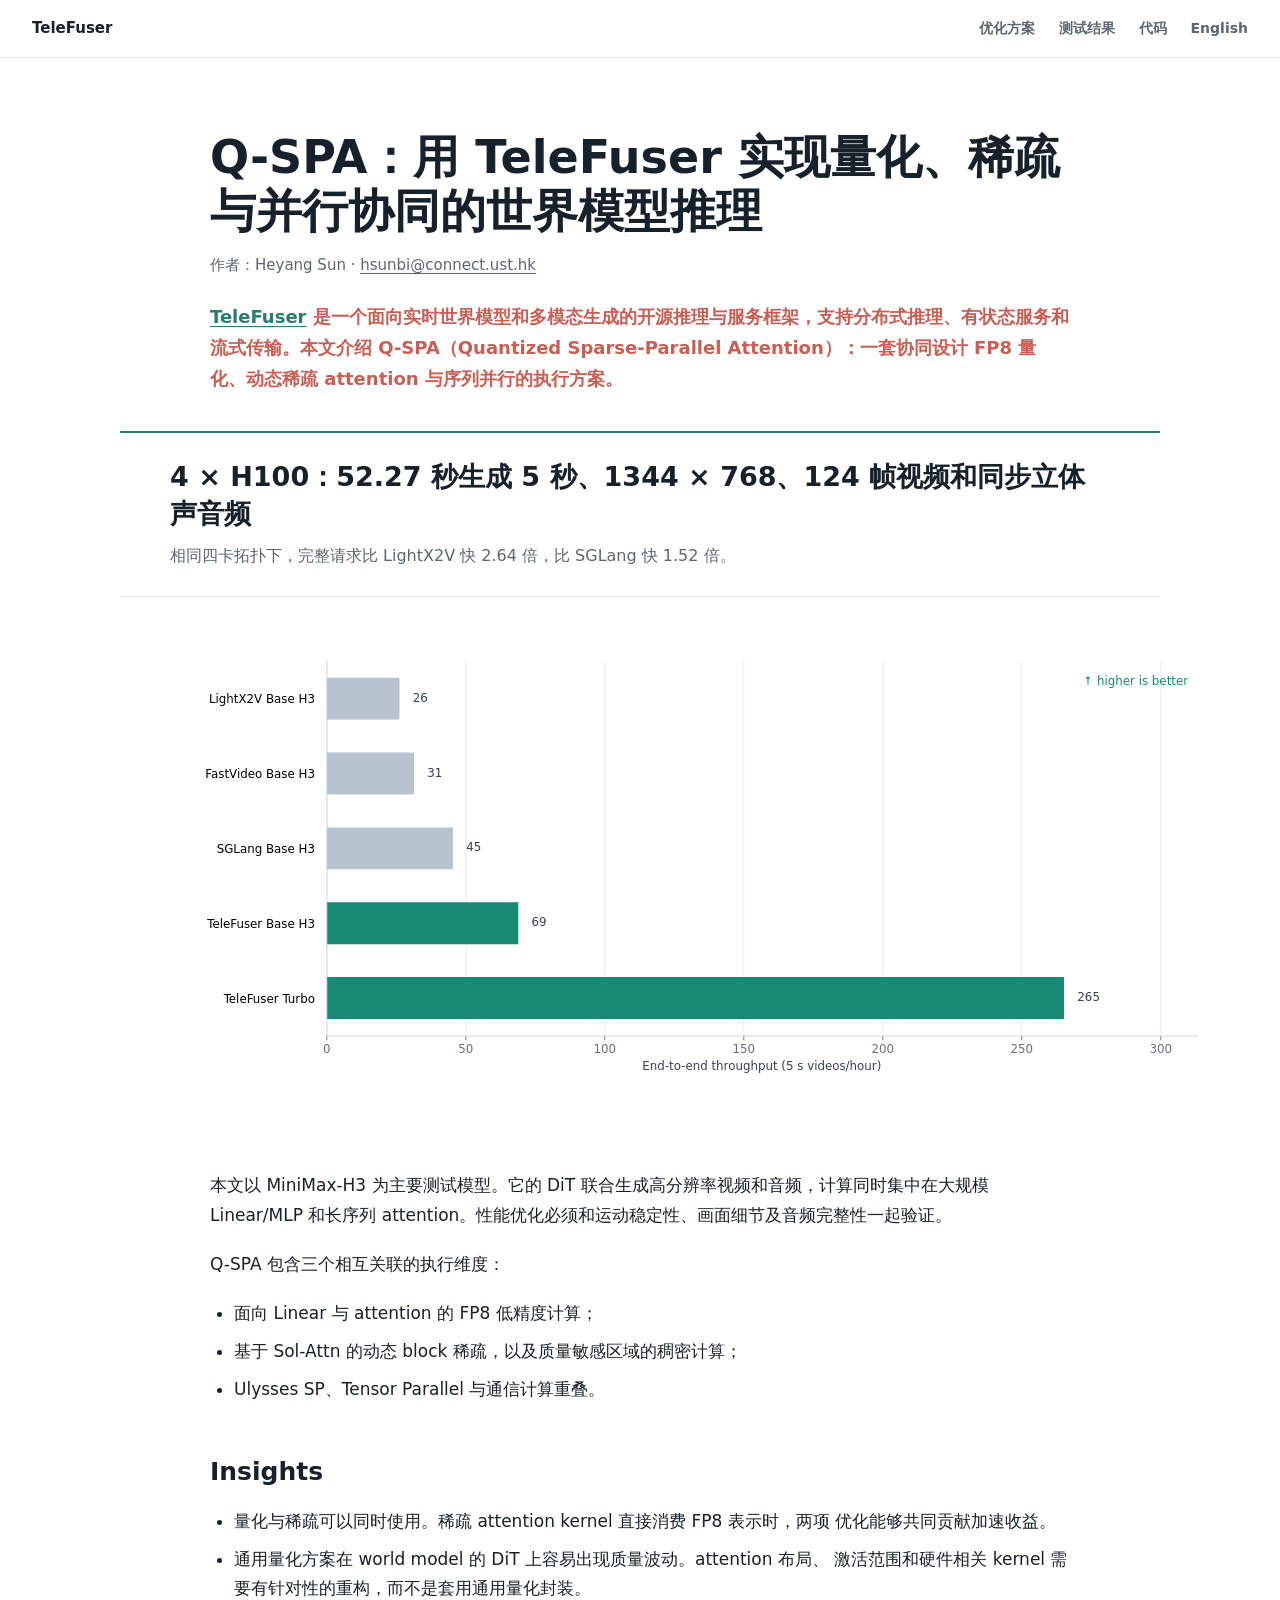
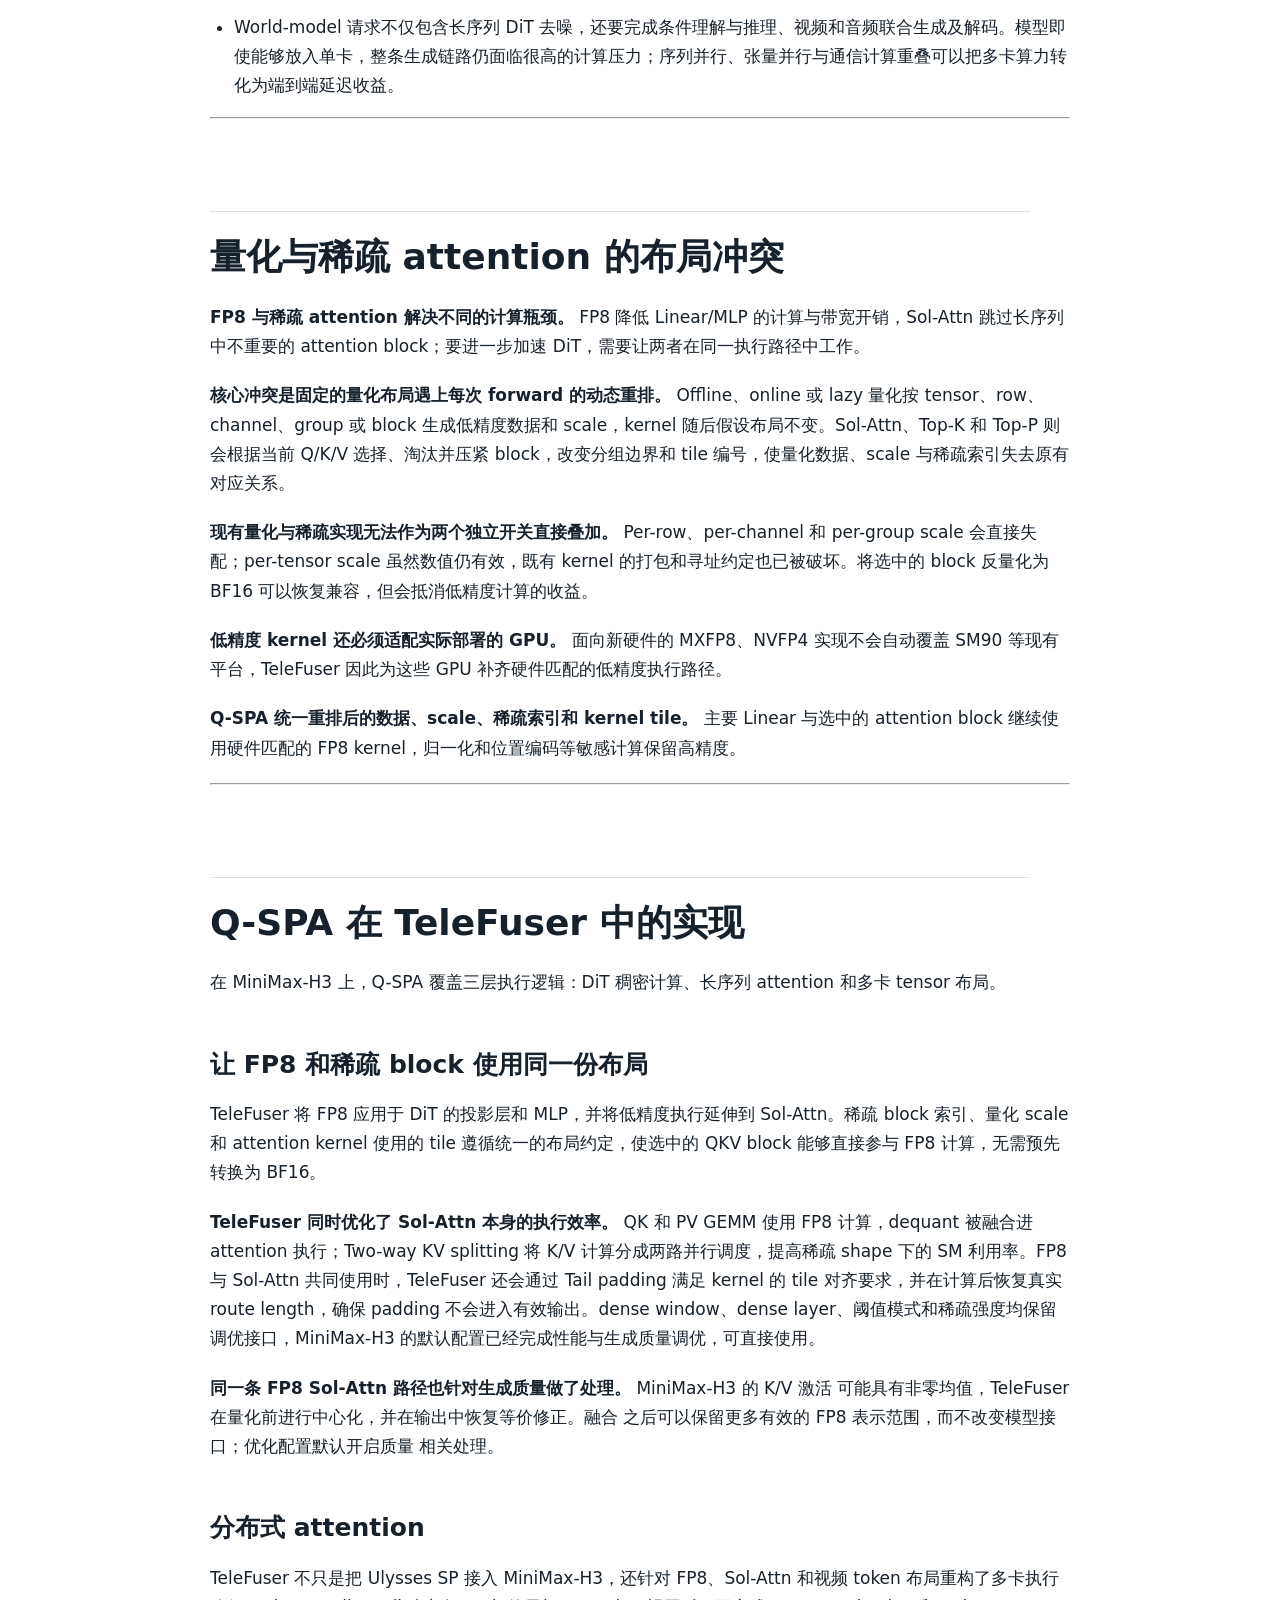
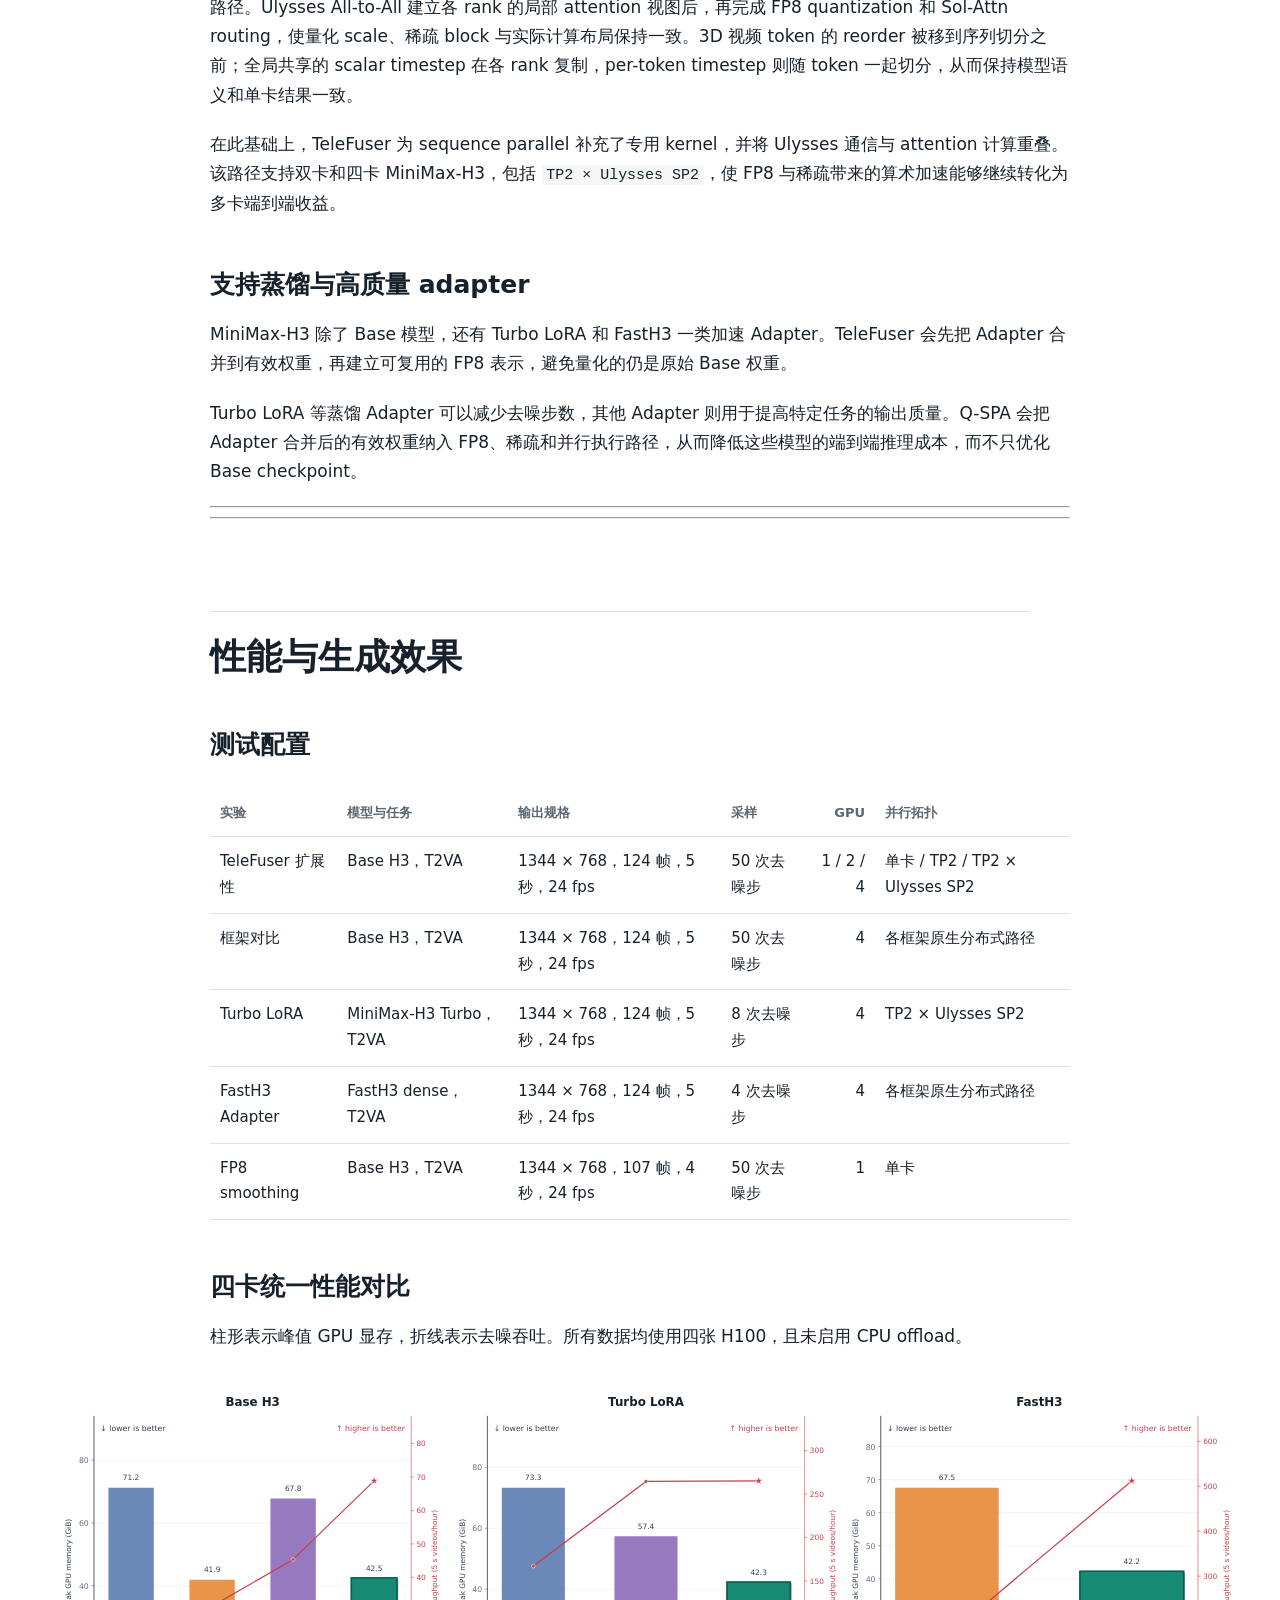
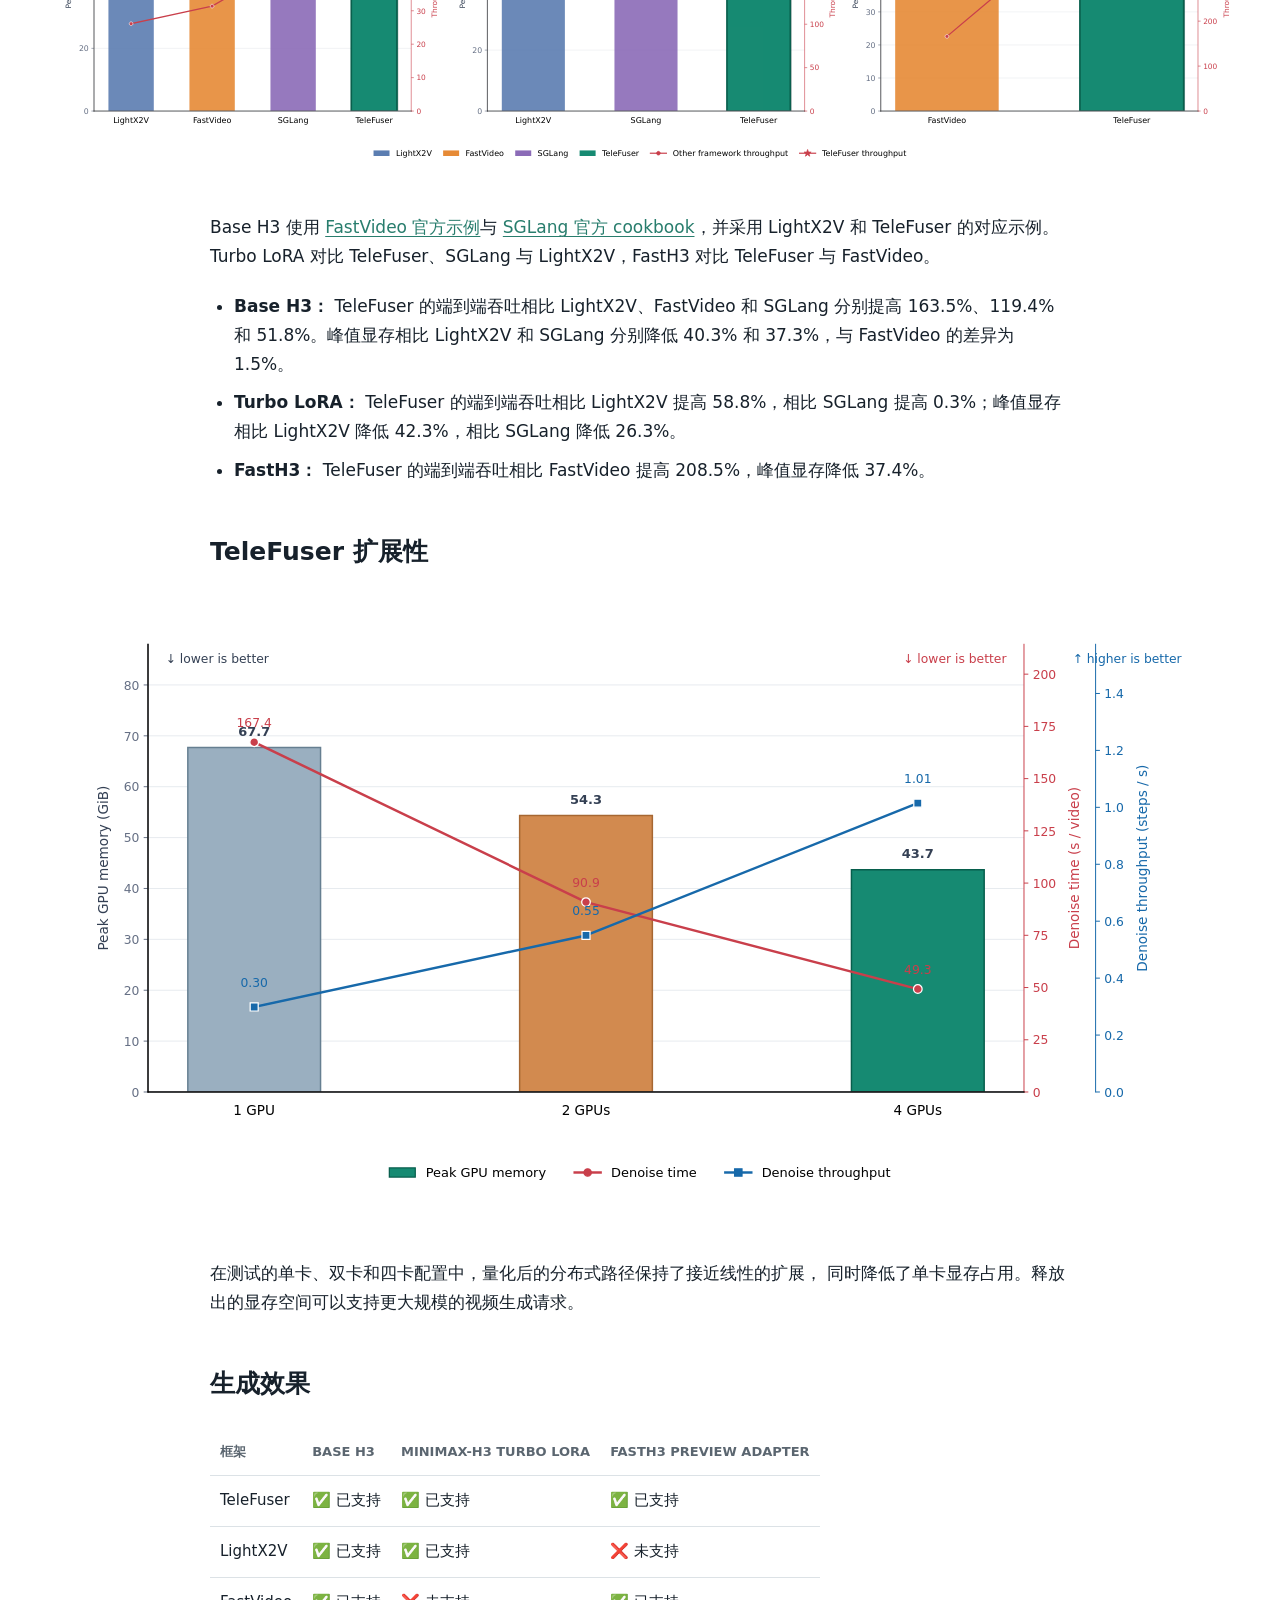
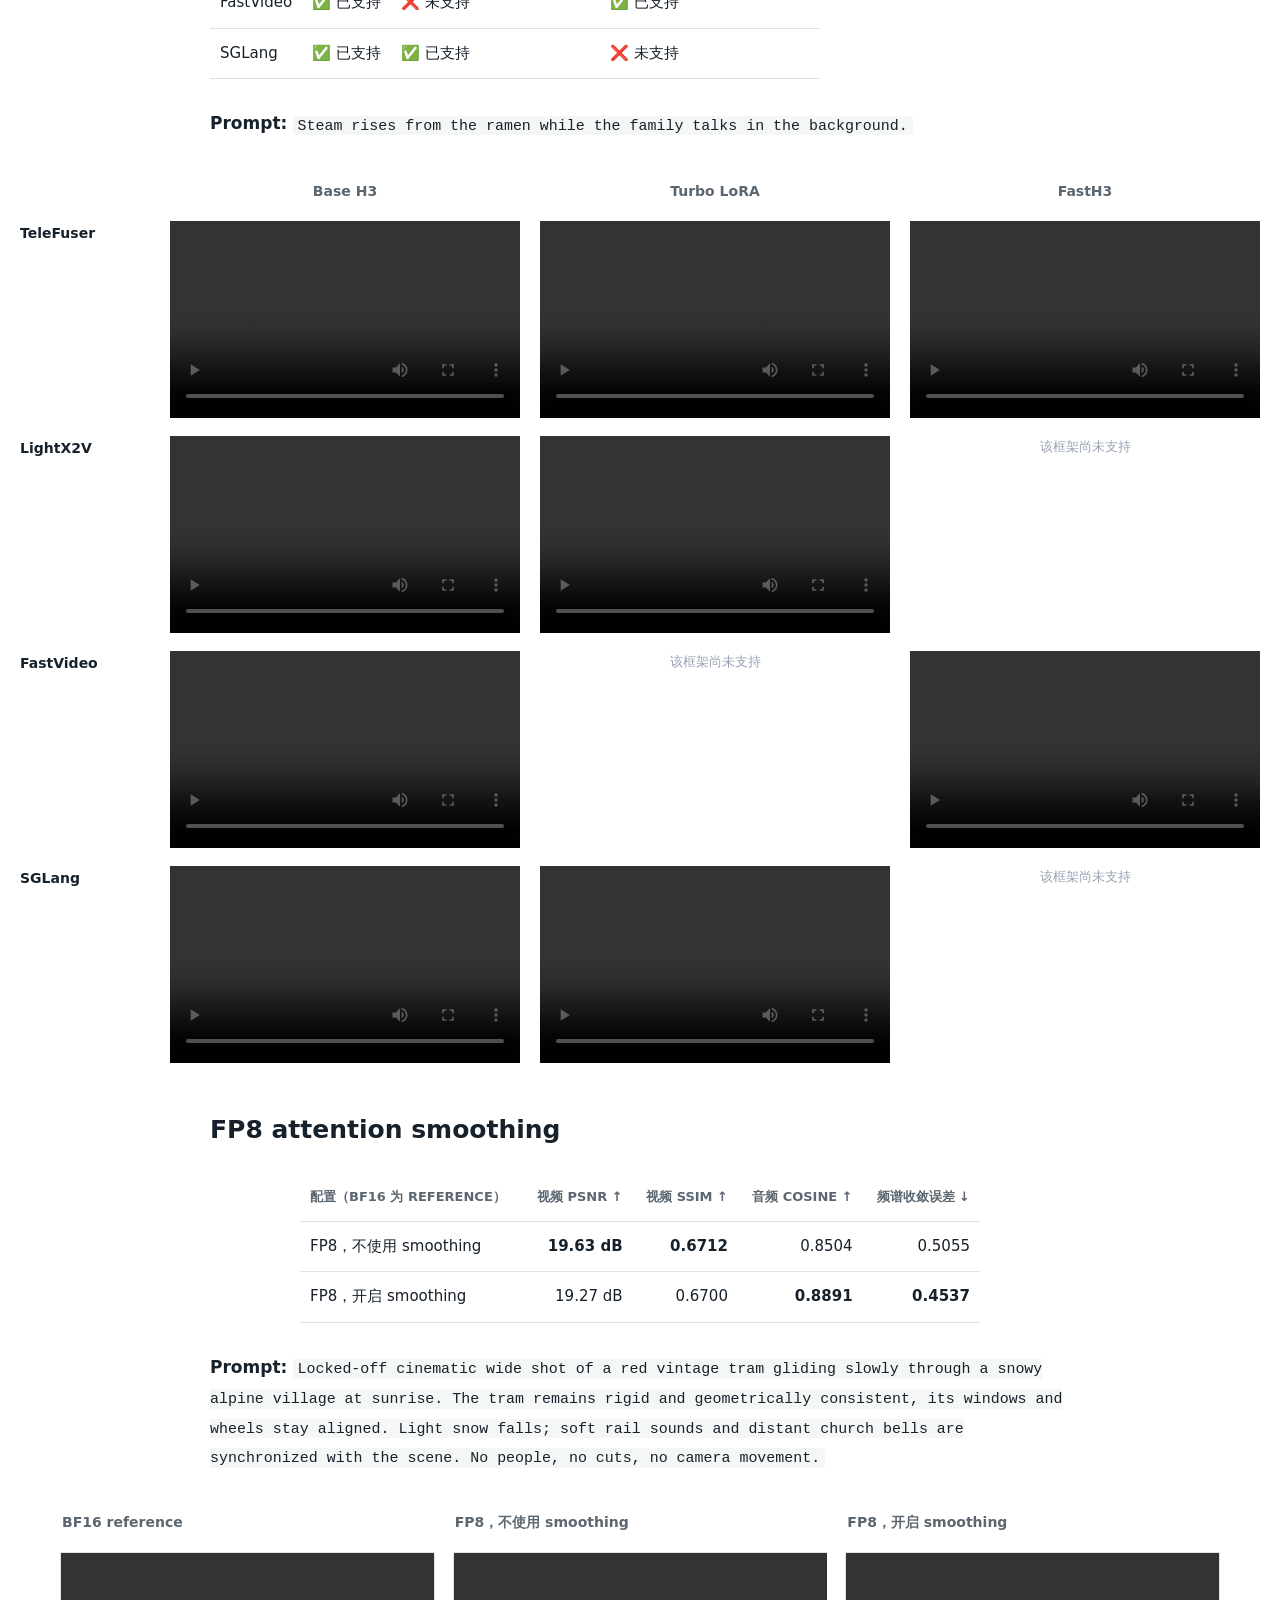
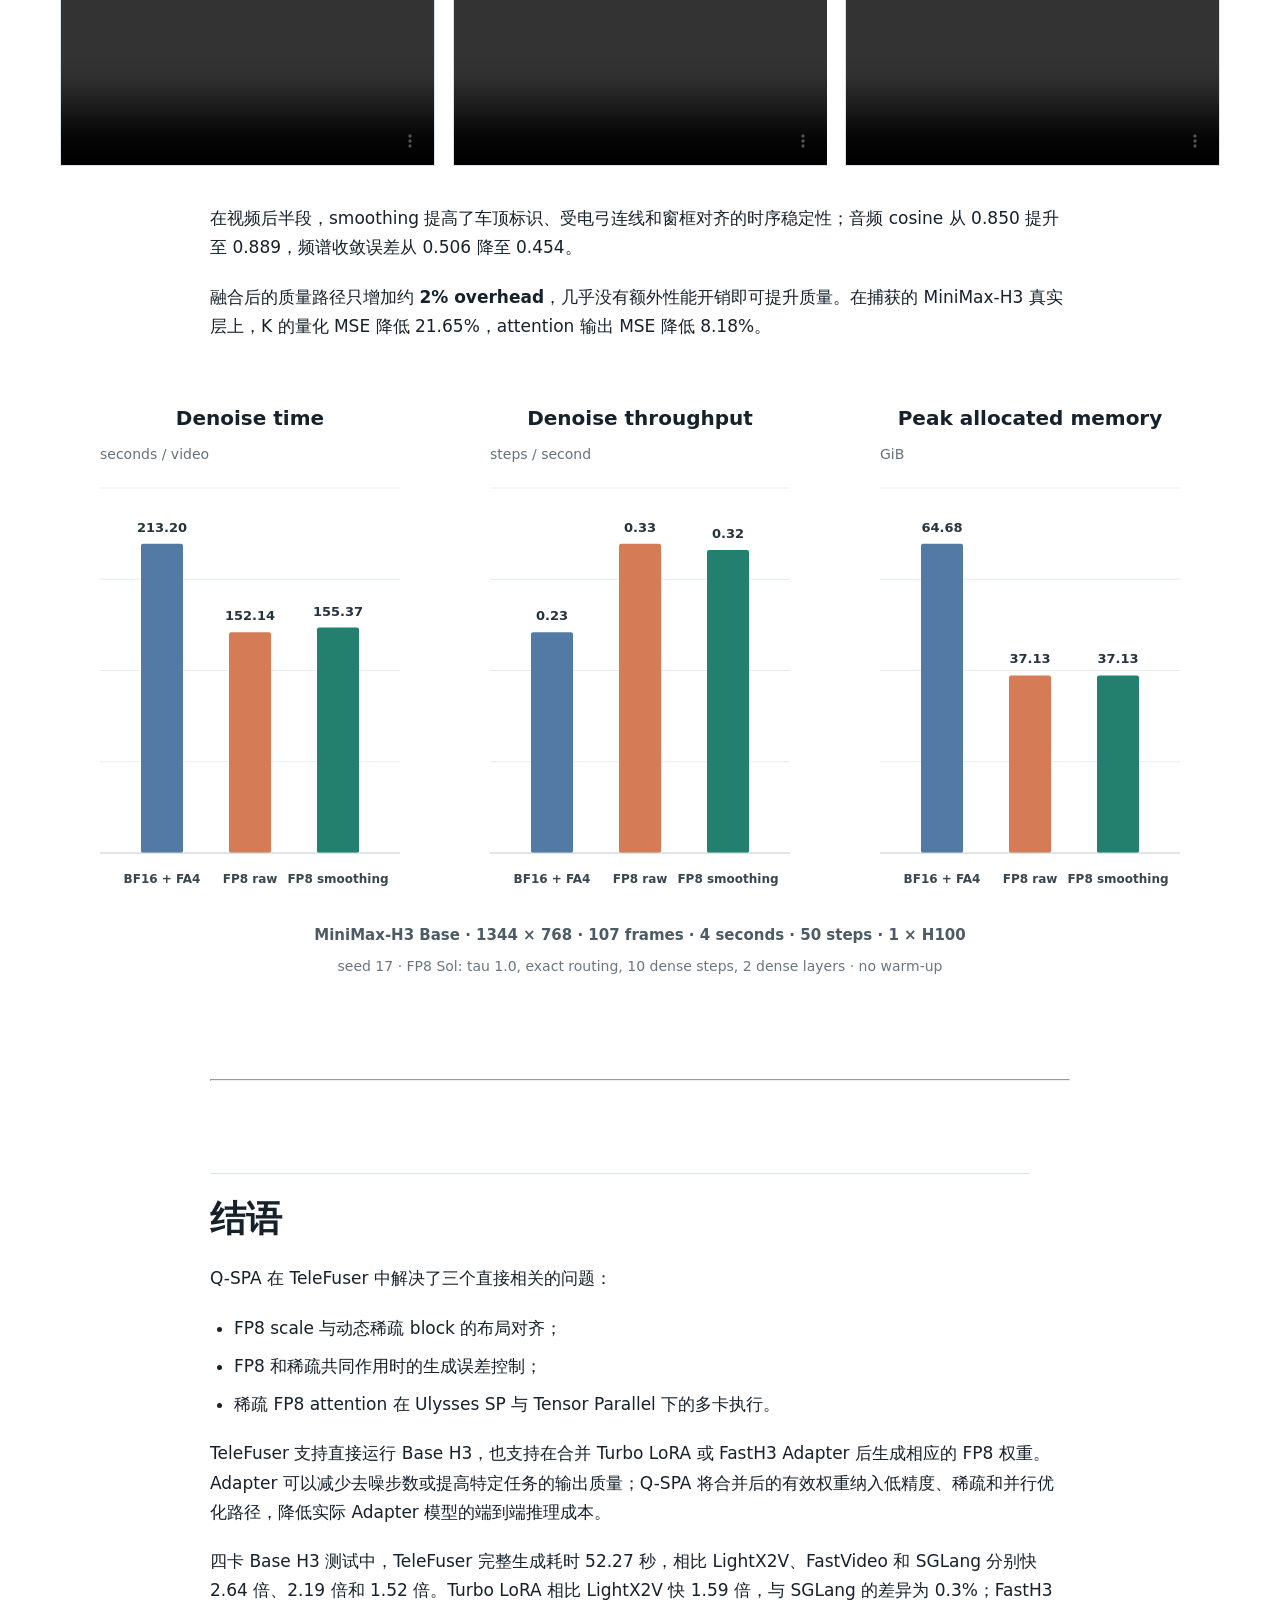
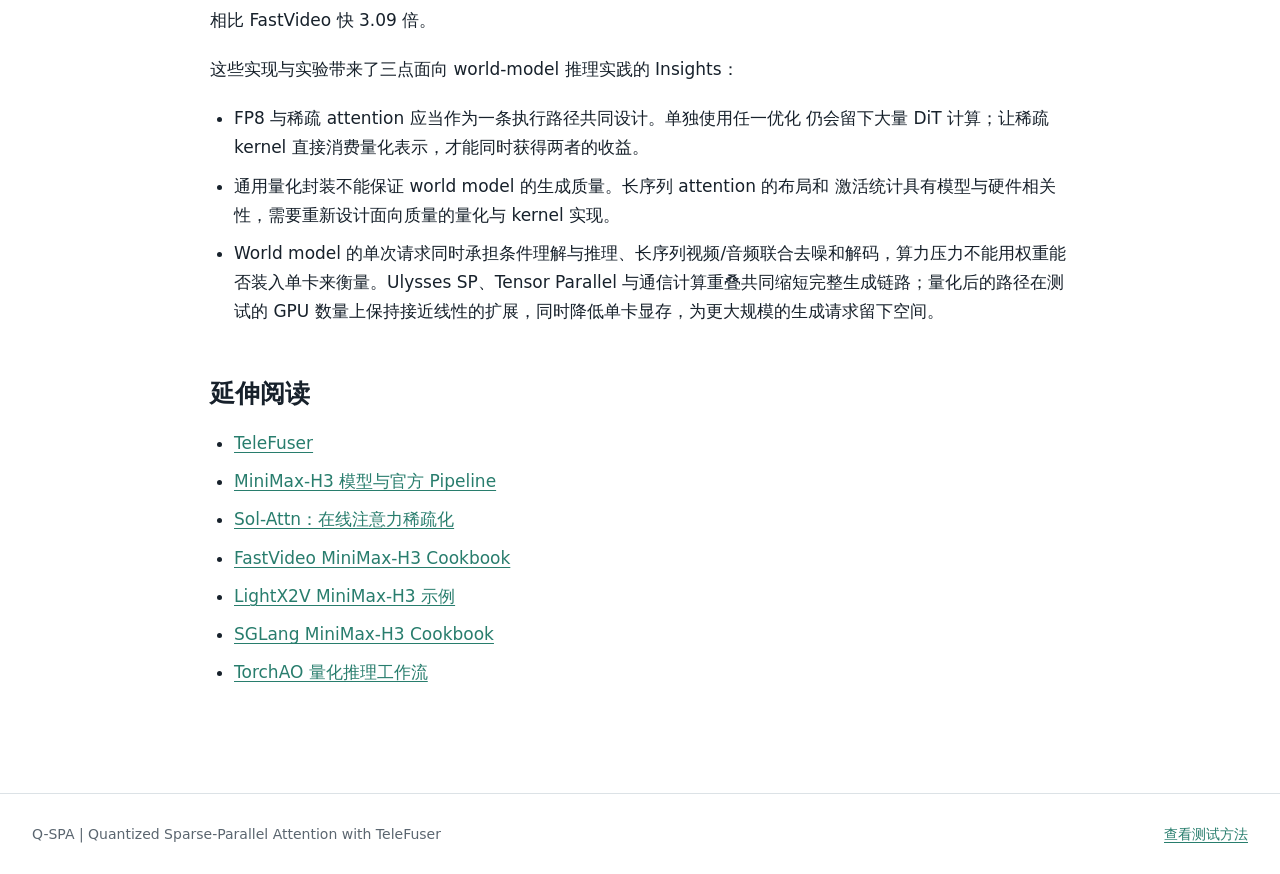
==== commit cdcab61c: "Refine four-GPU charts and Turbo quality render" ====
--- a/site/index.zh.html
+++ b/site/index.zh.html
@@ -204,8 +204,6 @@
 </div>
 
 <h2 id="fp8-attention-smoothing">FP8 attention smoothing</h2>
-<p>最早的非融合实现使去噪时间增加 11.7%，融合后开销降至 2.2%。在捕获的 MiniMax-H3 真实层上，K 的量化 MSE 降低 21.65%，attention 输出 MSE 降低 8.18%。</p>
-<p><img alt="MiniMax-H3 FP8 smoothing 性能" src="../sections/04-evaluation/assets/smoothing-performance.svg"></p>
 <table>
 <thead>
 <tr>
@@ -241,6 +239,8 @@
 </div>
 
 <p>在视频后半段，smoothing 提高了车顶标识、受电弓连线和窗框对齐的时序稳定性；音频 cosine 从 0.850 提升至 0.889，频谱收敛误差从 0.506 降至 0.454。</p>
+<p>融合后的质量路径只增加约 <strong>2% overhead</strong>，几乎没有额外性能开销即可提升质量。在捕获的 MiniMax-H3 真实层上，K 的量化 MSE 降低 21.65%，attention 输出 MSE 降低 8.18%。</p>
+<p><img alt="MiniMax-H3 FP8 smoothing 性能" src="../sections/04-evaluation/assets/smoothing-performance.svg"></p>
 <hr>
 <h1 id="_4">结语</h1>
 <p>Q-SPA 在 TeleFuser 中解决了三个直接相关的问题：</p>
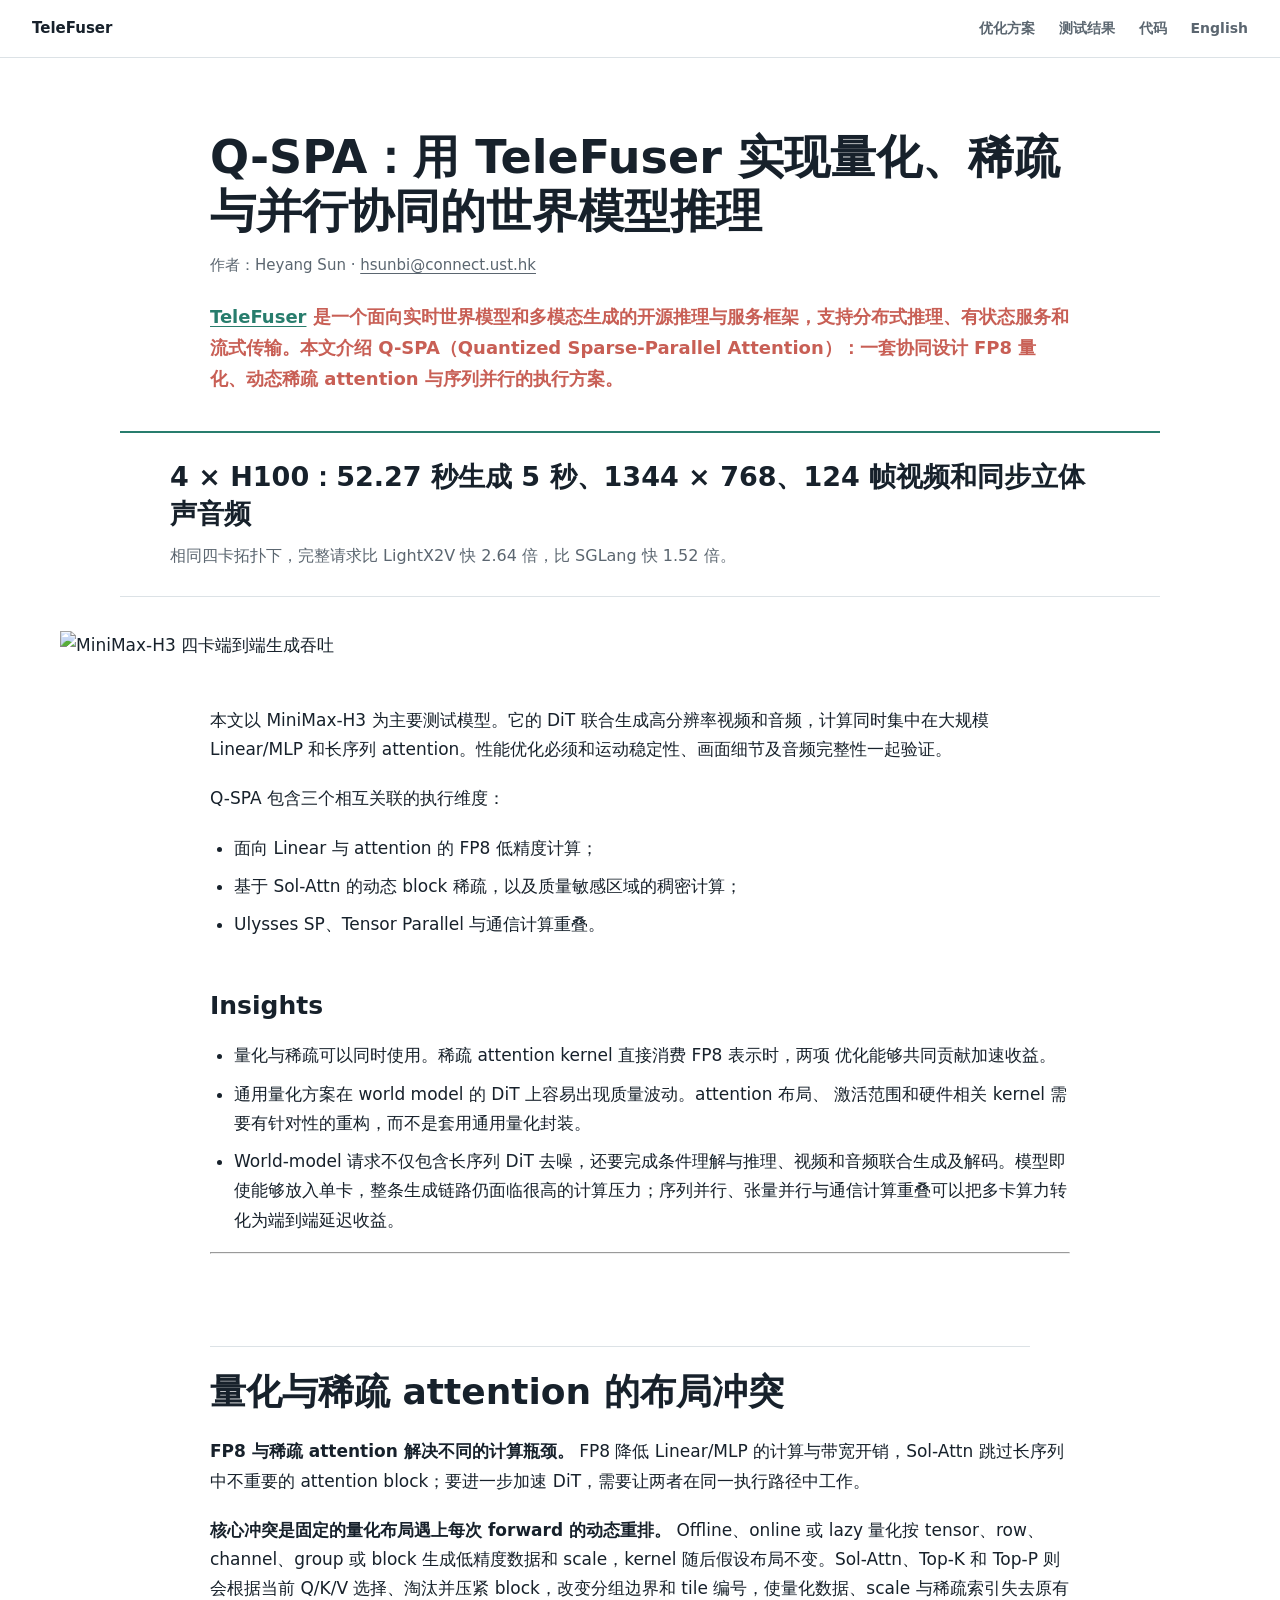
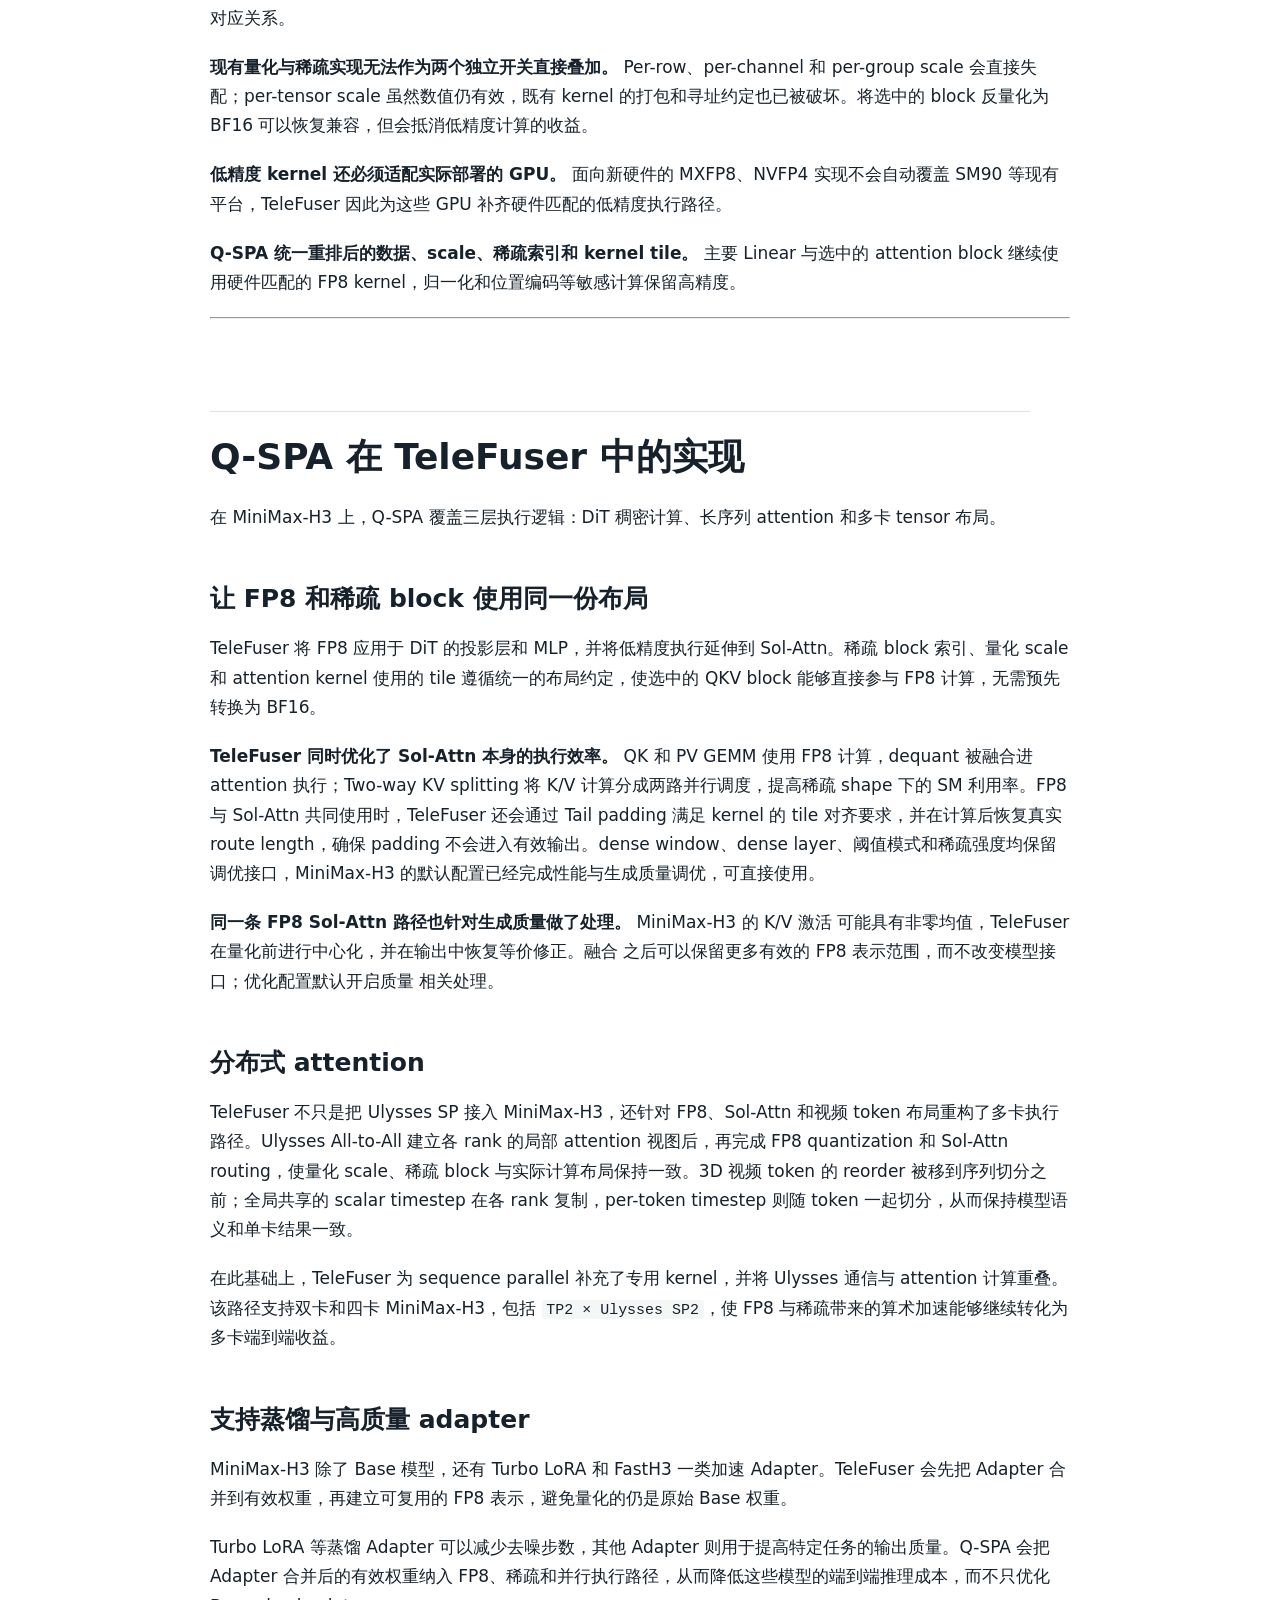
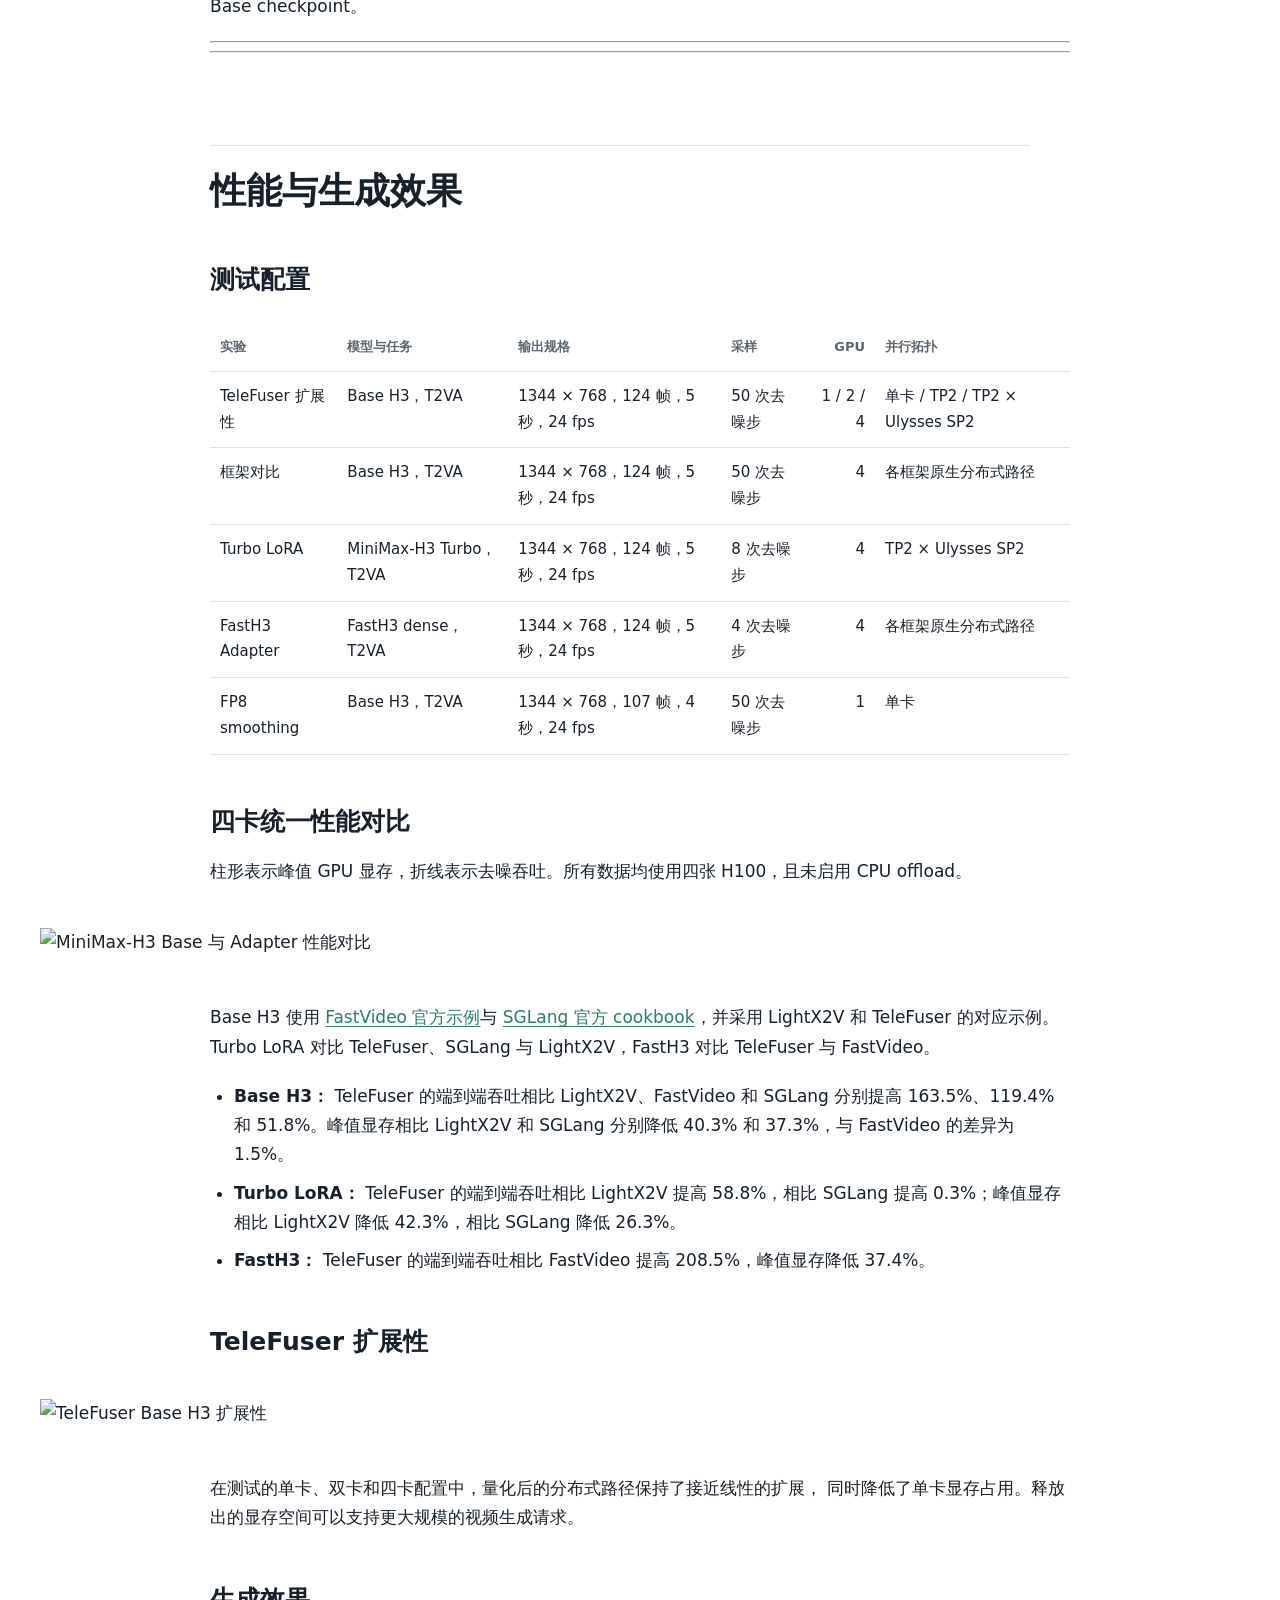
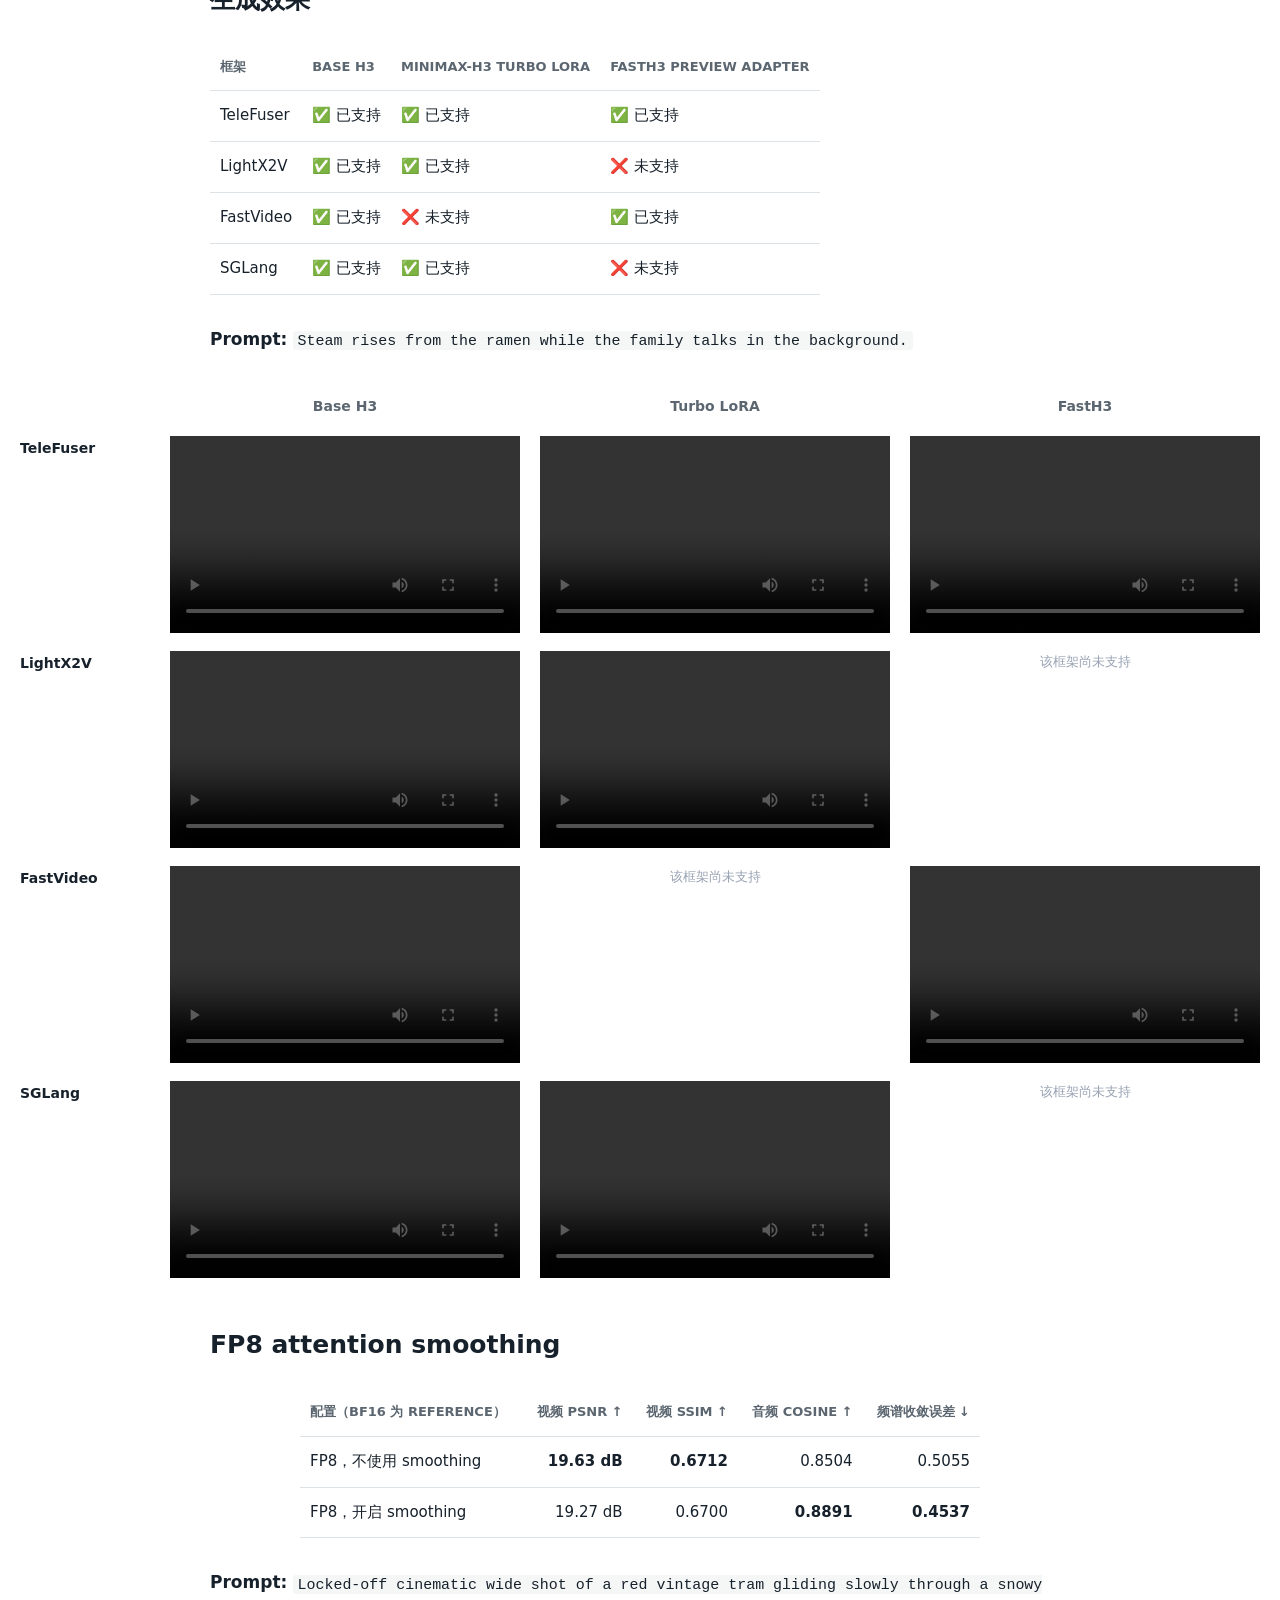
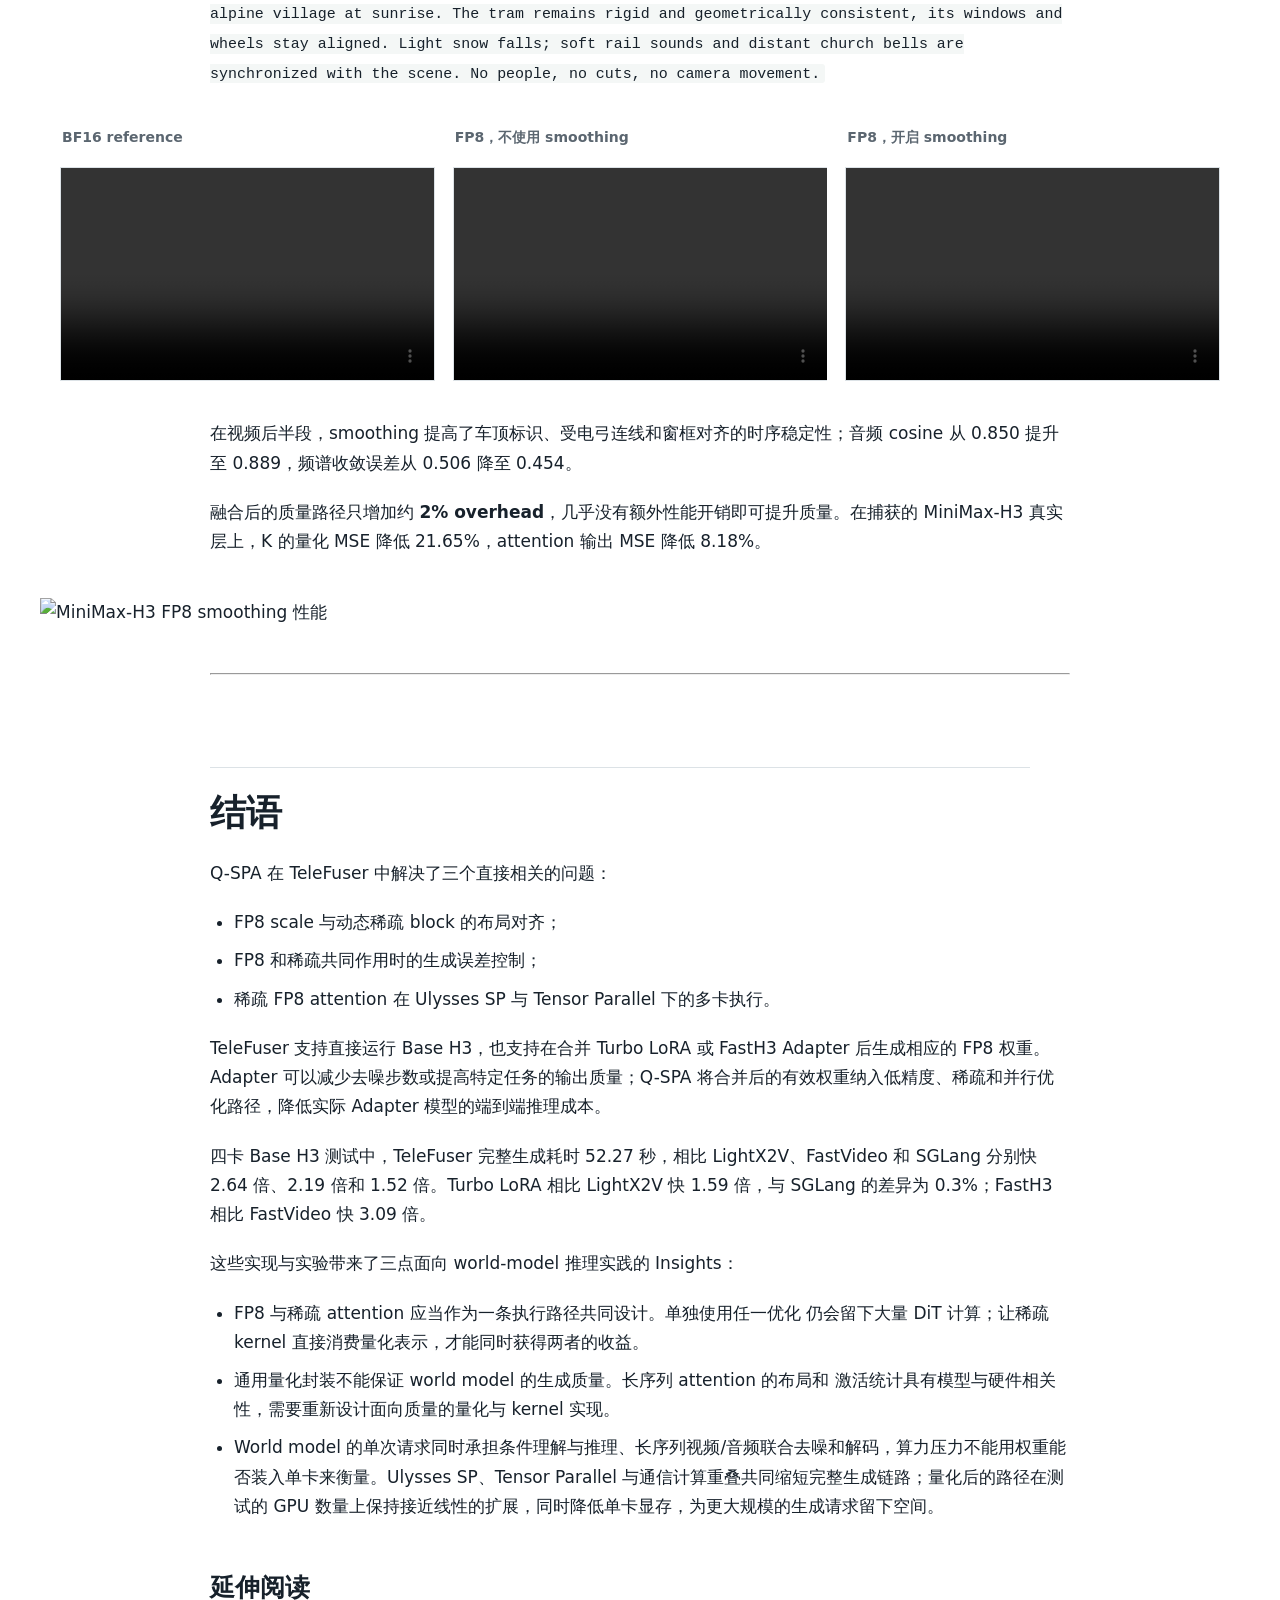
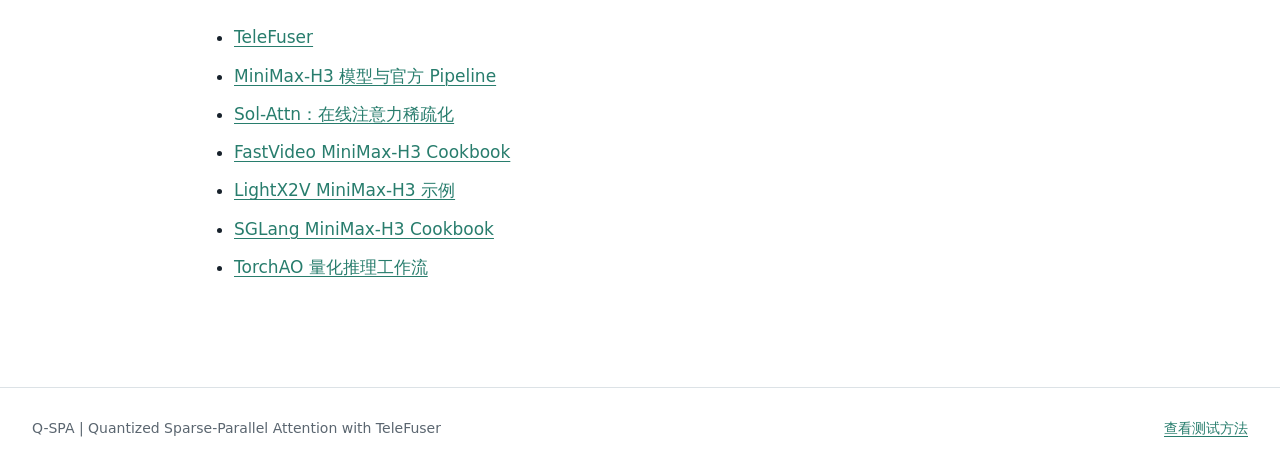
==== commit 4d029a34: "Fix Pages media assets and smoothing chart" ====
--- a/site/index.zh.html
+++ b/site/index.zh.html
@@ -28,7 +28,7 @@
   <span>相同四卡拓扑下，完整请求比 LightX2V 快 2.64 倍，比 SGLang 快 1.52 倍。</span>
 </div>
 
-<p><img class="hero-throughput" src="../sections/00-introduction/assets/four-gpu-throughput.svg" alt="MiniMax-H3 四卡端到端生成吞吐"></p>
+<p><img class="hero-throughput" src=\"assets/four-gpu-throughput.svg\" alt="MiniMax-H3 四卡端到端生成吞吐"></p>
 <p>本文以 MiniMax-H3 为主要测试模型。它的 DiT 联合生成高分辨率视频和音频，计算同时集中在大规模 Linear/MLP 和长序列 attention。性能优化必须和运动稳定性、画面细节及音频完整性一起验证。</p>
 <p>Q-SPA 包含三个相互关联的执行维度：</p>
 <ul>
@@ -127,7 +127,7 @@
 </table>
 <h2 id="_2">四卡统一性能对比</h2>
 <p>柱形表示峰值 GPU 显存，折线表示去噪吞吐。所有数据均使用四张 H100，且未启用 CPU offload。</p>
-<p><img alt="MiniMax-H3 Base 与 Adapter 性能对比" src="../sections/04-evaluation/assets/all-workloads-performance.svg"></p>
+<p><img alt="MiniMax-H3 Base 与 Adapter 性能对比" src="assets/all-workloads-performance.svg"></p>
 <p>Base H3 使用 <a href="https://github.com/hao-ai-lab/FastVideo/blob/main/examples/inference/basic/basic_minimax_h3_t2v.py">FastVideo 官方示例</a>与 <a href="https://github.com/sgl-project/sglang/blob/main/docs/cookbook/diffusion/MiniMax/MiniMax-H3.mdx">SGLang 官方 cookbook</a>，并采用 LightX2V 和 TeleFuser 的对应示例。Turbo LoRA 对比 TeleFuser、SGLang 与 LightX2V，FastH3 对比 TeleFuser 与 FastVideo。</p>
 <ul>
 <li><strong>Base H3：</strong> TeleFuser 的端到端吞吐相比 LightX2V、FastVideo 和 SGLang 分别提高 163.5%、119.4% 和 51.8%。峰值显存相比 LightX2V 和 SGLang 分别降低 40.3% 和 37.3%，与 FastVideo 的差异为 1.5%。</li>
@@ -135,7 +135,7 @@
 <li><strong>FastH3：</strong> TeleFuser 的端到端吞吐相比 FastVideo 提高 208.5%，峰值显存降低 37.4%。</li>
 </ul>
 <h2 id="telefuser">TeleFuser 扩展性</h2>
-<p><img alt="TeleFuser Base H3 扩展性" src="../sections/04-evaluation/assets/base-scaling.svg"></p>
+<p><img alt="TeleFuser Base H3 扩展性" src="assets/base-scaling.svg"></p>
 <p>在测试的单卡、双卡和四卡配置中，量化后的分布式路径保持了接近线性的扩展，
 同时降低了单卡显存占用。释放出的显存空间可以支持更大规模的视频生成请求。</p>
 <h2 id="_3">生成效果</h2>
@@ -183,23 +183,23 @@
   <div class="video-matrix-heading">FastH3</div>
 
   <div class="video-matrix-label">TeleFuser</div>
-  <figure><video controls playsinline preload="metadata" src="../sections/04-evaluation/assets/telefuser-base-h3.mp4" data-result-slot="telefuser-base-h3"></video></figure>
-  <figure><video controls playsinline preload="metadata" src="../sections/04-evaluation/assets/turbo-telefuser.mp4" data-result-slot="turbo-telefuser"></video></figure>
-  <figure><video controls playsinline preload="metadata" src="../sections/04-evaluation/assets/telefuser-primary.mp4" data-result-slot="telefuser-primary"></video></figure>
+  <figure><video controls playsinline preload="metadata" src="assets/telefuser-base-h3.mp4" data-result-slot="telefuser-base-h3"></video></figure>
+  <figure><video controls playsinline preload="metadata" src="assets/turbo-telefuser.mp4" data-result-slot="turbo-telefuser"></video></figure>
+  <figure><video controls playsinline preload="metadata" src="assets/telefuser-primary.mp4" data-result-slot="telefuser-primary"></video></figure>
 
   <div class="video-matrix-label">LightX2V</div>
-  <figure><video controls playsinline preload="metadata" src="../sections/04-evaluation/assets/lightx2v-base-h3.mp4" data-result-slot="lightx2v-base-h3"></video></figure>
-  <figure><video controls playsinline preload="metadata" src="../sections/04-evaluation/assets/turbo-lightx2v.mp4" data-result-slot="turbo-lightx2v"></video></figure>
+  <figure><video controls playsinline preload="metadata" src="assets/lightx2v-base-h3.mp4" data-result-slot="lightx2v-base-h3"></video></figure>
+  <figure><video controls playsinline preload="metadata" src="assets/turbo-lightx2v.mp4" data-result-slot="turbo-lightx2v"></video></figure>
   <div class="video-matrix-empty">该框架尚未支持</div>
 
   <div class="video-matrix-label">FastVideo</div>
-  <figure><video controls playsinline preload="metadata" src="../sections/04-evaluation/assets/fastvideo-base-h3.mp4" data-result-slot="fastvideo-base-h3"></video></figure>
+  <figure><video controls playsinline preload="metadata" src="assets/fastvideo-base-h3.mp4" data-result-slot="fastvideo-base-h3"></video></figure>
   <div class="video-matrix-empty">该框架尚未支持</div>
-  <figure><video controls playsinline preload="metadata" src="../sections/04-evaluation/assets/fastvideo-primary.mp4" data-result-slot="fastvideo-primary"></video></figure>
+  <figure><video controls playsinline preload="metadata" src="assets/fastvideo-primary.mp4" data-result-slot="fastvideo-primary"></video></figure>
 
   <div class="video-matrix-label">SGLang</div>
-  <figure><video controls playsinline preload="metadata" src="../sections/04-evaluation/assets/sglang-base-h3.mp4" data-result-slot="sglang-base-h3"></video></figure>
-  <figure><video controls playsinline preload="metadata" src="../sections/04-evaluation/assets/turbo-sglang.mp4" data-result-slot="turbo-sglang"></video></figure>
+  <figure><video controls playsinline preload="metadata" src="assets/sglang-base-h3.mp4" data-result-slot="sglang-base-h3"></video></figure>
+  <figure><video controls playsinline preload="metadata" src="assets/turbo-sglang.mp4" data-result-slot="turbo-sglang"></video></figure>
   <div class="video-matrix-empty">该框架尚未支持</div>
 </div>
 
@@ -233,14 +233,14 @@
 </table>
 <p><strong>Prompt:</strong> <code>Locked-off cinematic wide shot of a red vintage tram gliding slowly through a snowy alpine village at sunrise. The tram remains rigid and geometrically consistent, its windows and wheels stay aligned. Light snow falls; soft rail sounds and distant church bells are synchronized with the scene. No people, no cuts, no camera movement.</code></p>
 <div class="video-grid video-grid-three" data-sync-group="smoothing">
-  <figure><figcaption>BF16 reference</figcaption><video controls playsinline preload="metadata" src="../sections/04-evaluation/assets/bf16-fa4.mp4" data-result-slot="bf16-quality"></video></figure>
-  <figure><figcaption>FP8，不使用 smoothing</figcaption><video controls playsinline preload="metadata" src="../sections/04-evaluation/assets/fp8-sol-unsmoothed.mp4" data-result-slot="fp8-unsmoothed"></video></figure>
-  <figure><figcaption>FP8，开启 smoothing</figcaption><video controls playsinline preload="metadata" src="../sections/04-evaluation/assets/fp8-sol-smoothed.mp4" data-result-slot="fp8-smoothed"></video></figure>
+  <figure><figcaption>BF16 reference</figcaption><video controls playsinline preload="metadata" src="assets/bf16-fa4.mp4" data-result-slot="bf16-quality"></video></figure>
+  <figure><figcaption>FP8，不使用 smoothing</figcaption><video controls playsinline preload="metadata" src="assets/fp8-sol-unsmoothed.mp4" data-result-slot="fp8-unsmoothed"></video></figure>
+  <figure><figcaption>FP8，开启 smoothing</figcaption><video controls playsinline preload="metadata" src="assets/fp8-sol-smoothed.mp4" data-result-slot="fp8-smoothed"></video></figure>
 </div>
 
 <p>在视频后半段，smoothing 提高了车顶标识、受电弓连线和窗框对齐的时序稳定性；音频 cosine 从 0.850 提升至 0.889，频谱收敛误差从 0.506 降至 0.454。</p>
 <p>融合后的质量路径只增加约 <strong>2% overhead</strong>，几乎没有额外性能开销即可提升质量。在捕获的 MiniMax-H3 真实层上，K 的量化 MSE 降低 21.65%，attention 输出 MSE 降低 8.18%。</p>
-<p><img alt="MiniMax-H3 FP8 smoothing 性能" src="../sections/04-evaluation/assets/smoothing-performance.svg"></p>
+<p><img alt="MiniMax-H3 FP8 smoothing 性能" src="assets/smoothing-performance.svg"></p>
 <hr>
 <h1 id="_4">结语</h1>
 <p>Q-SPA 在 TeleFuser 中解决了三个直接相关的问题：</p>
